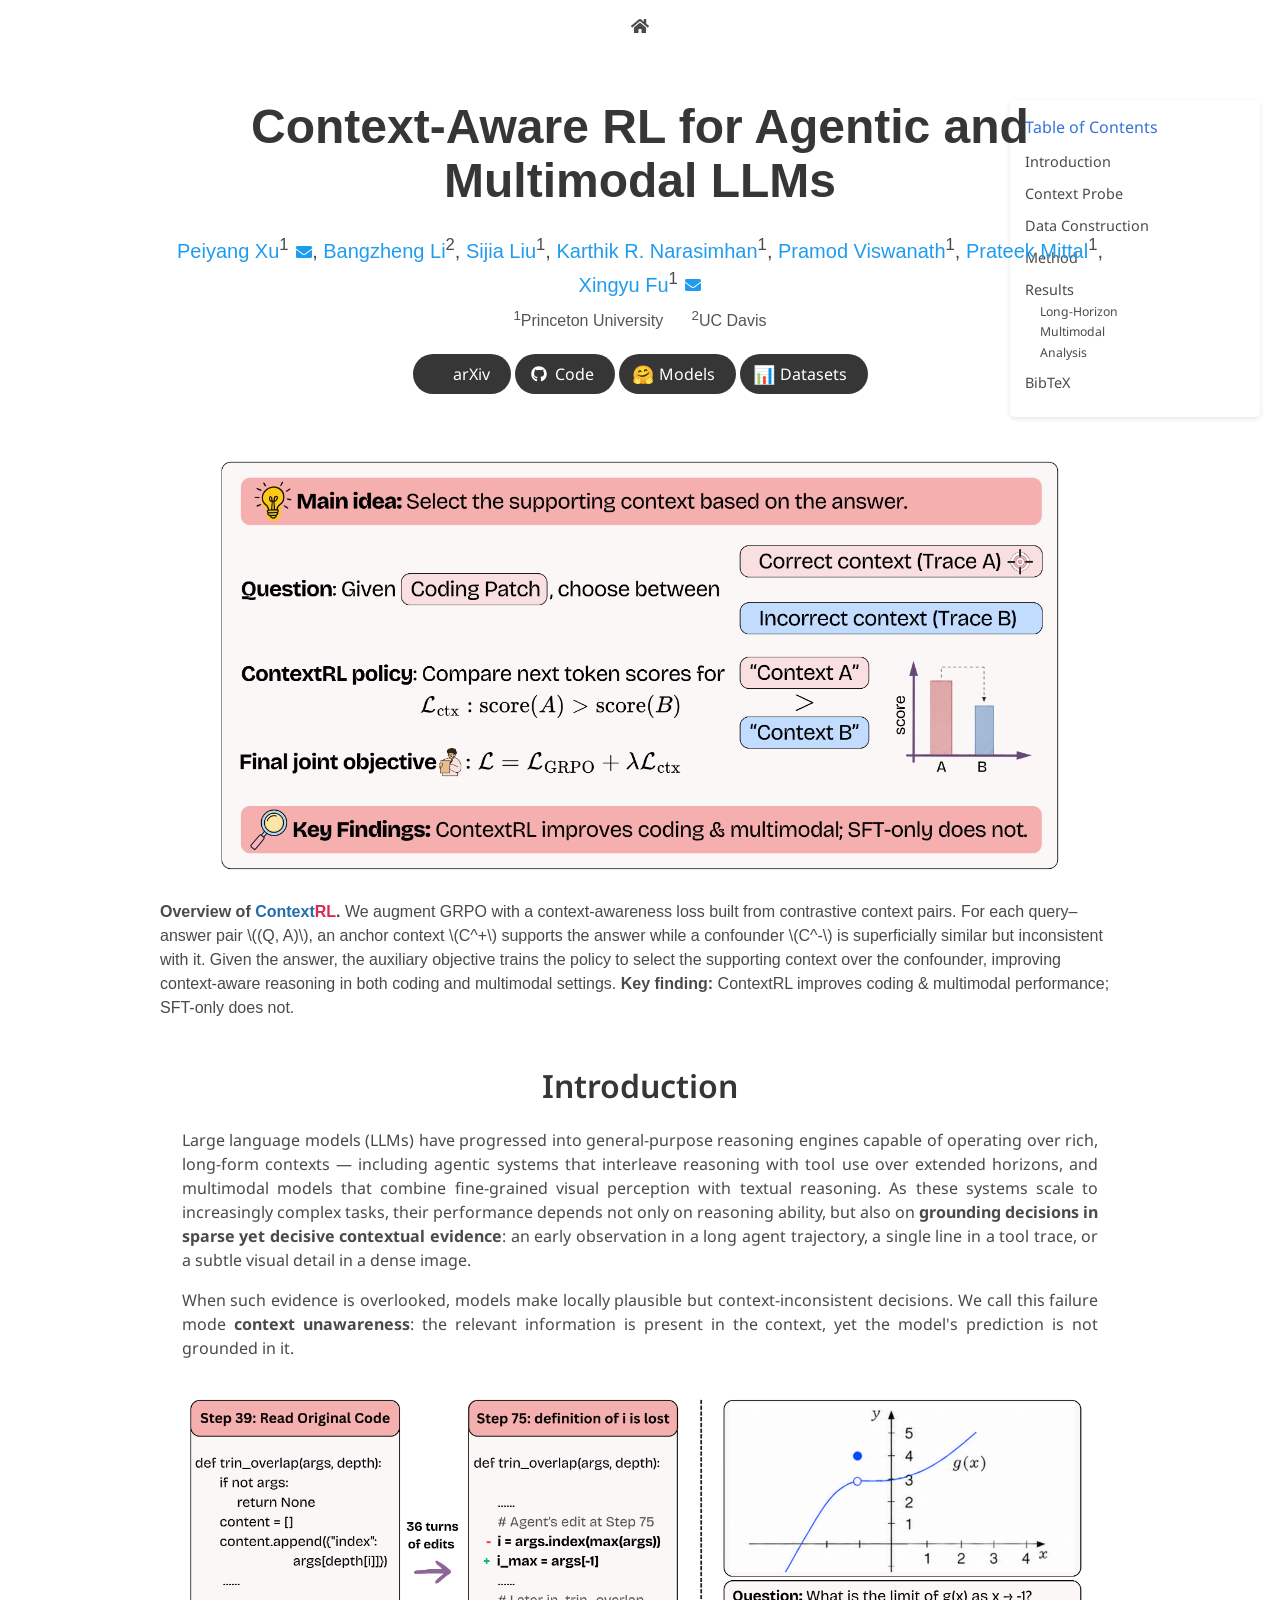
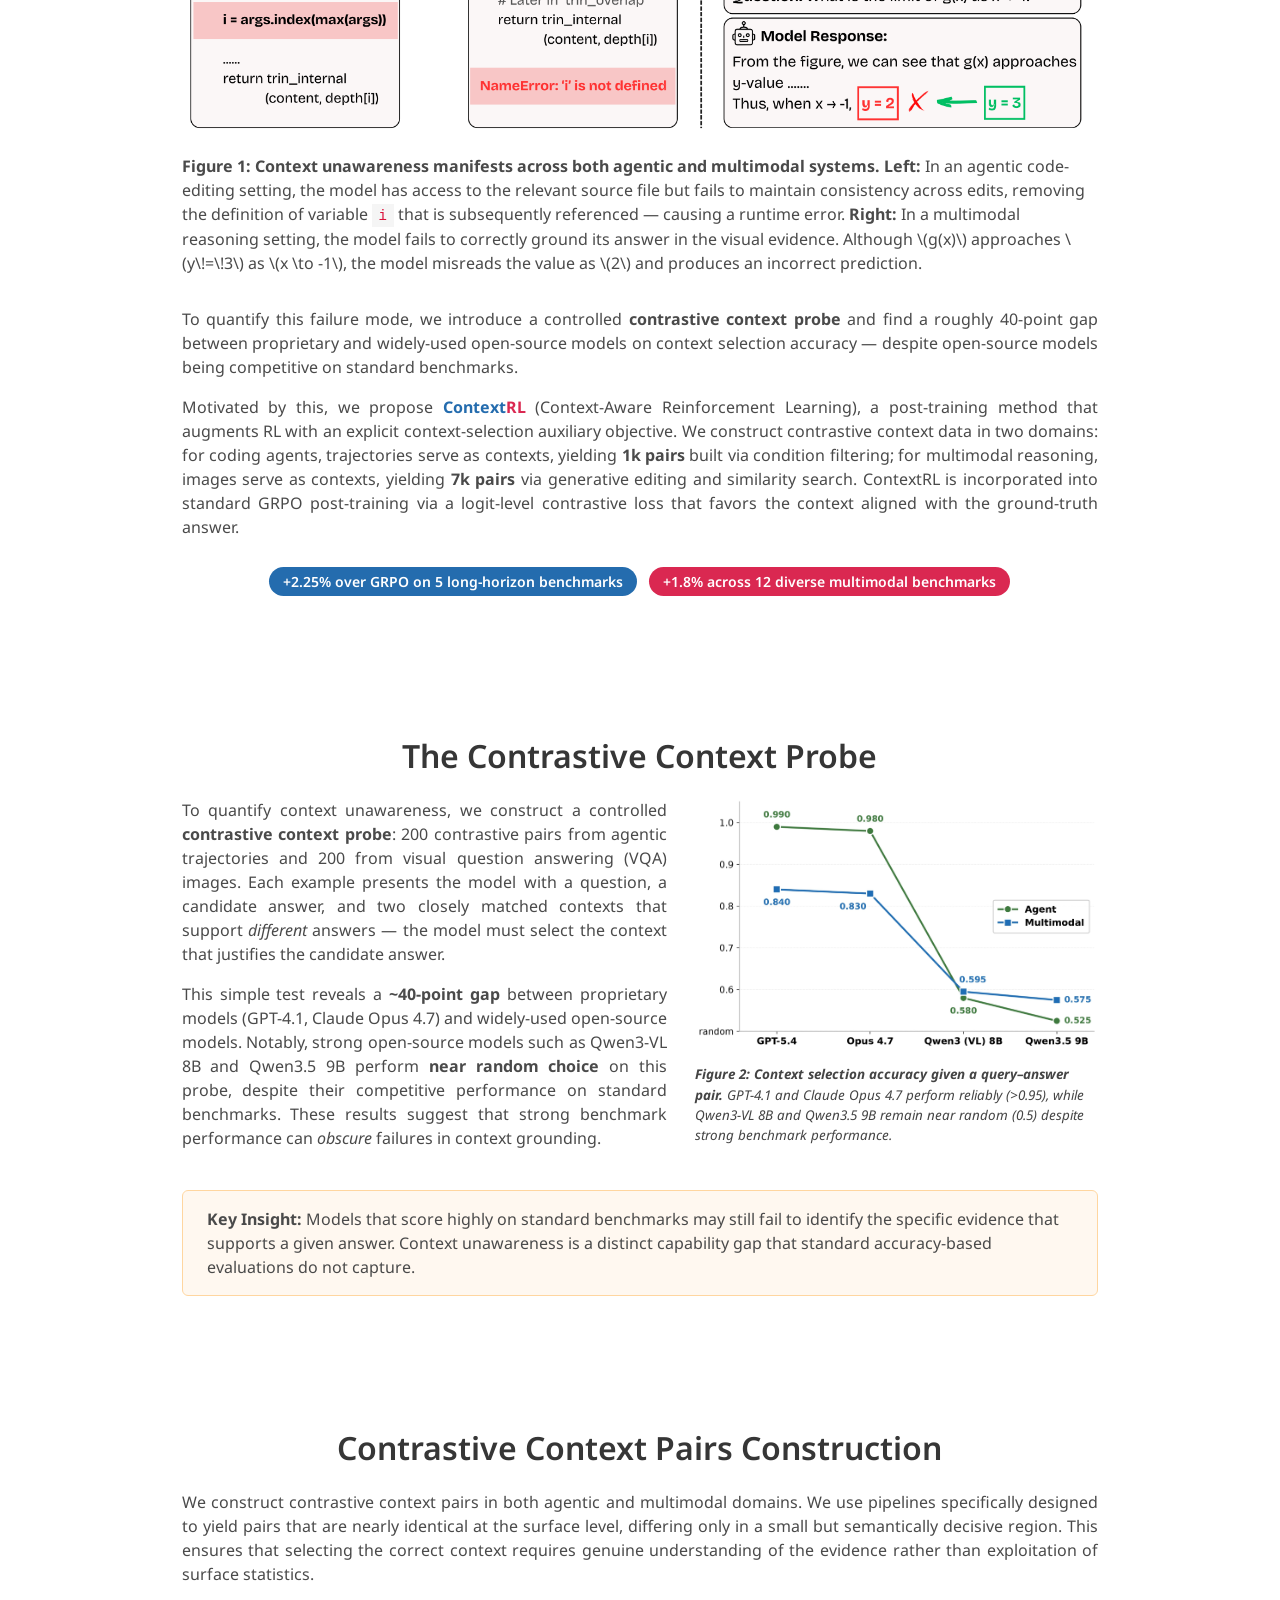
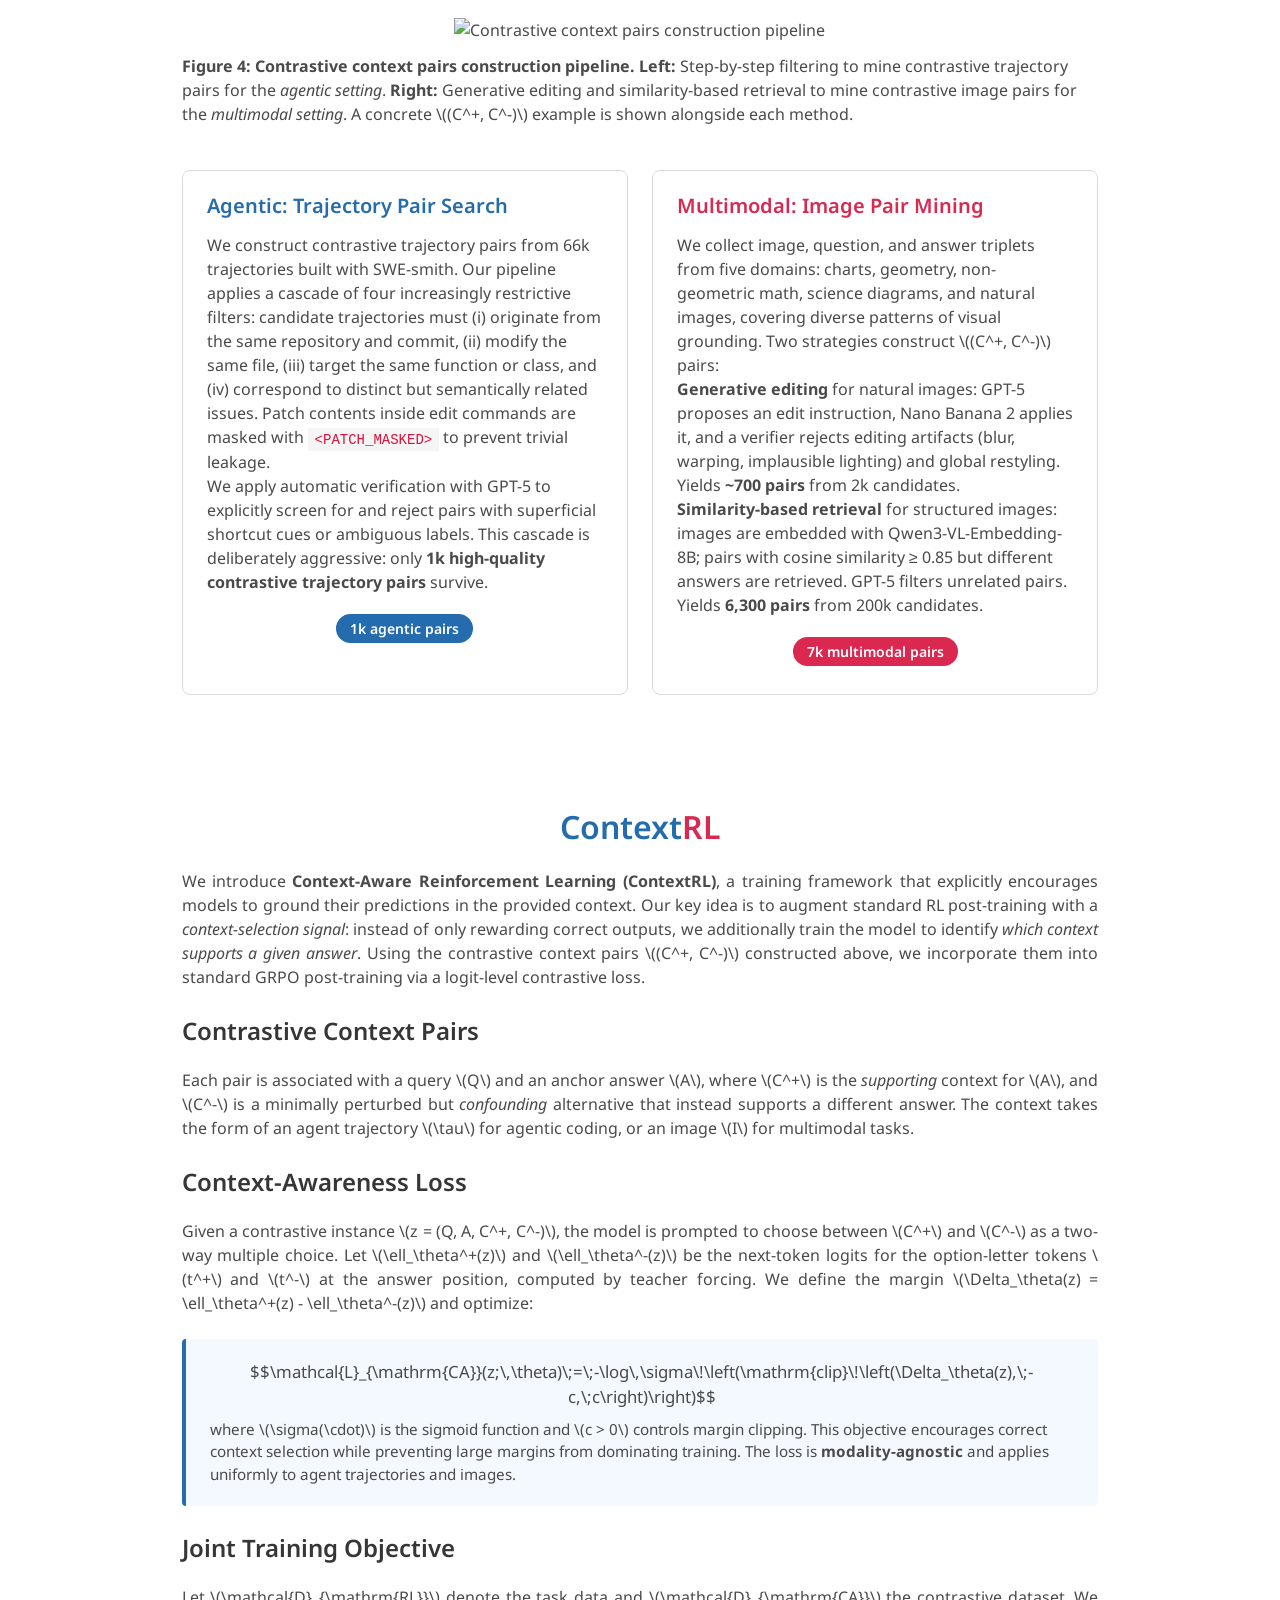
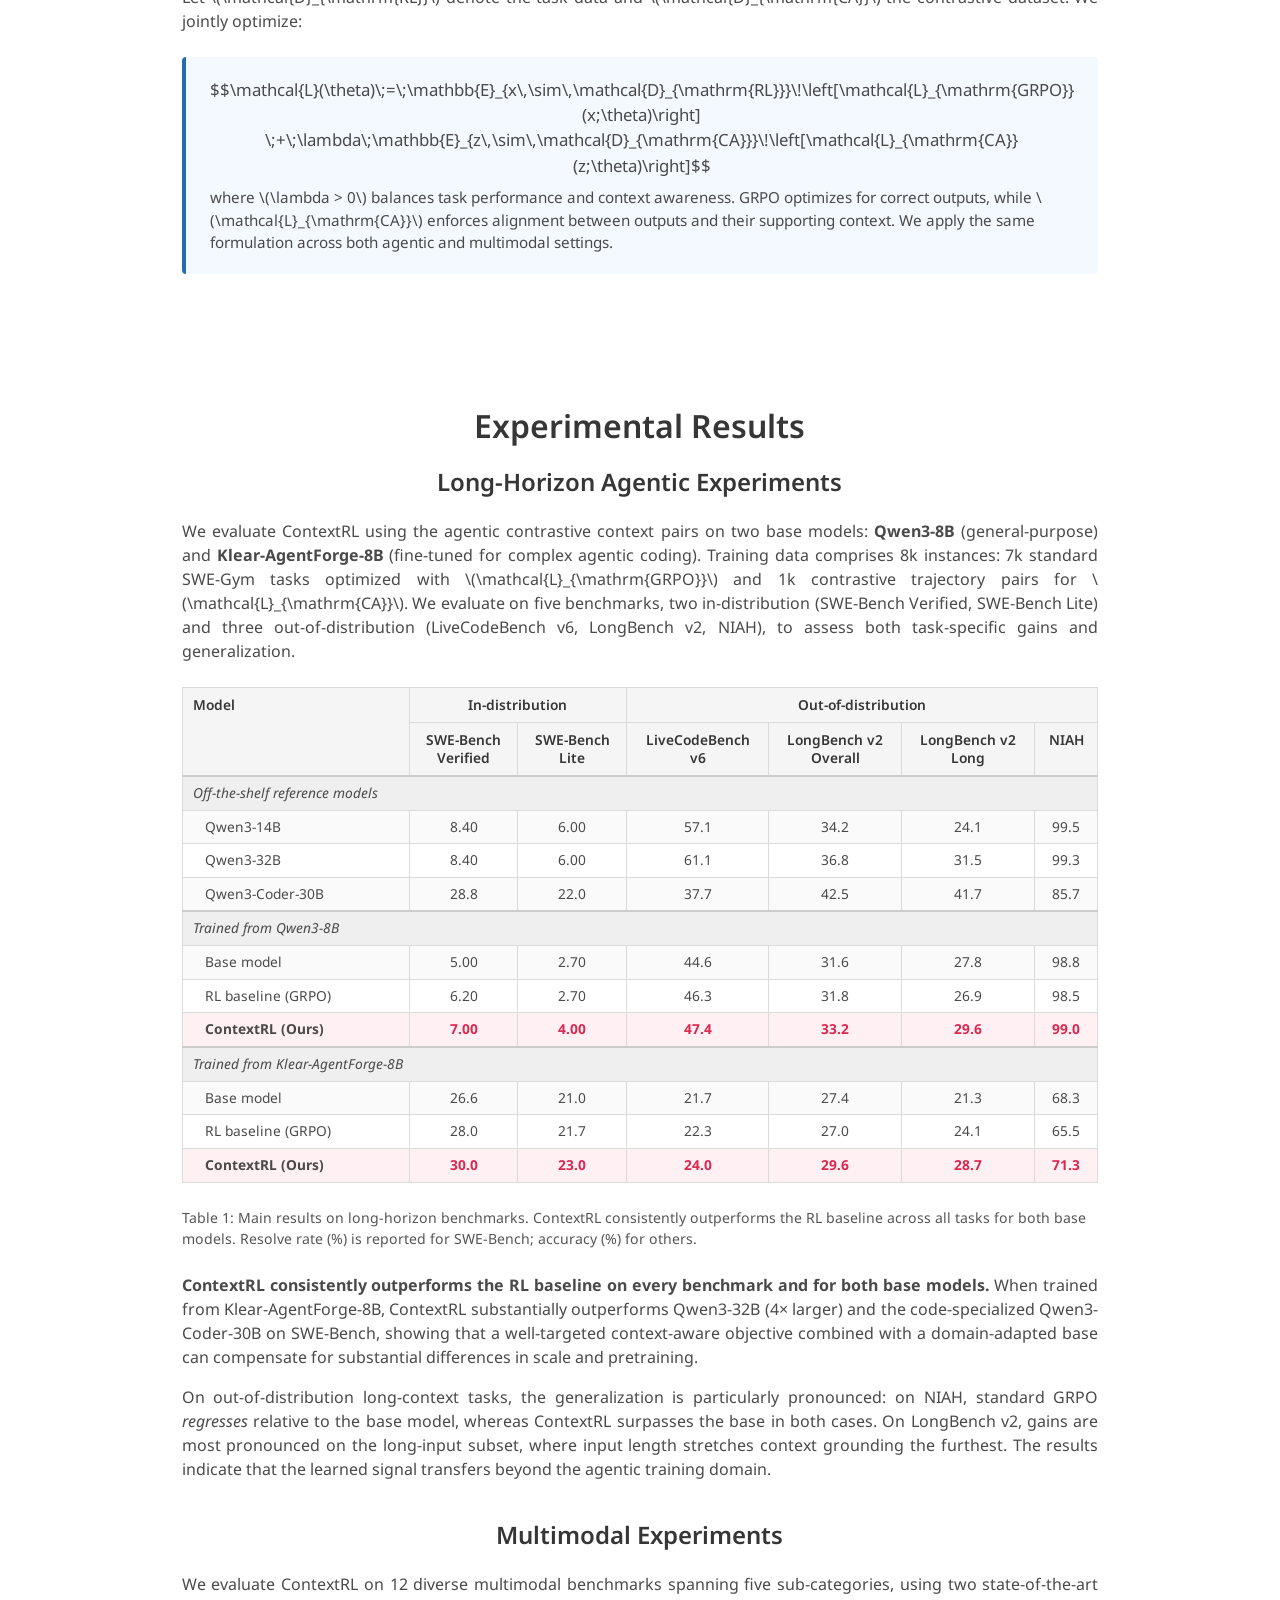
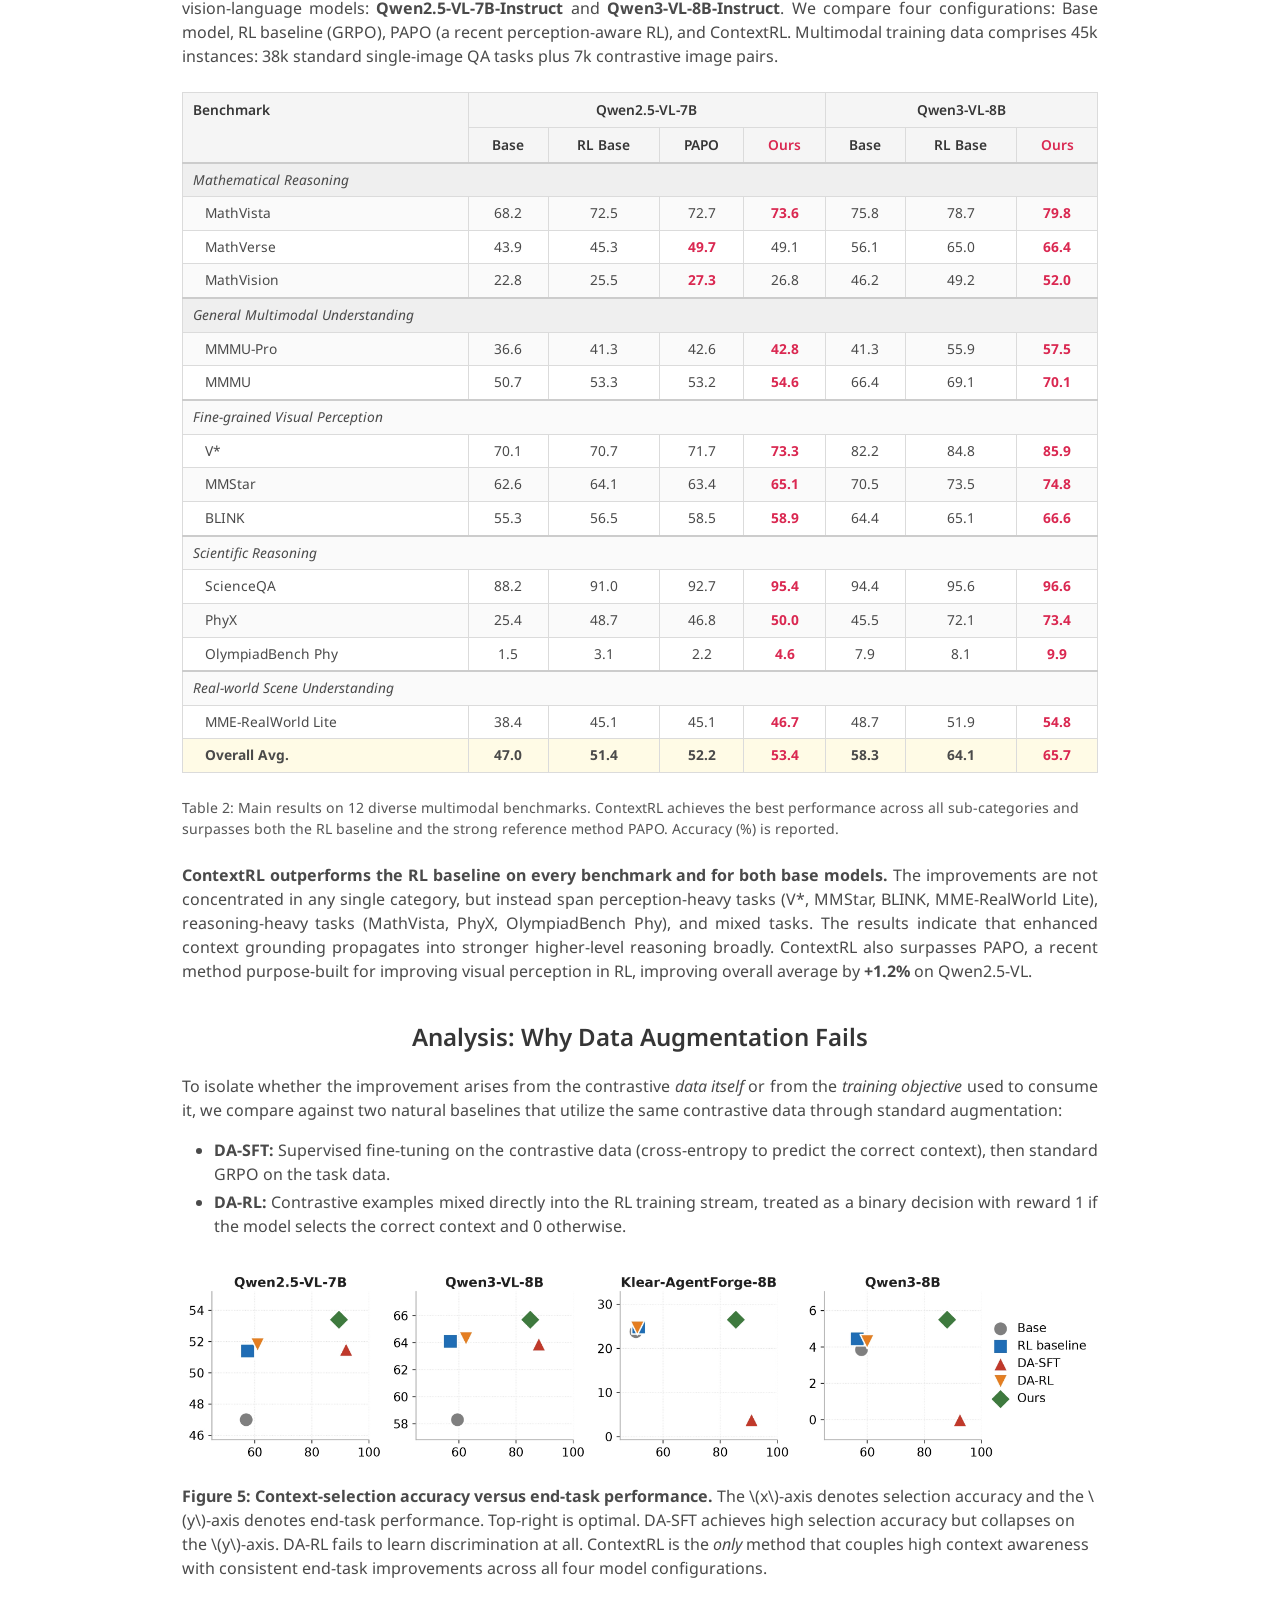
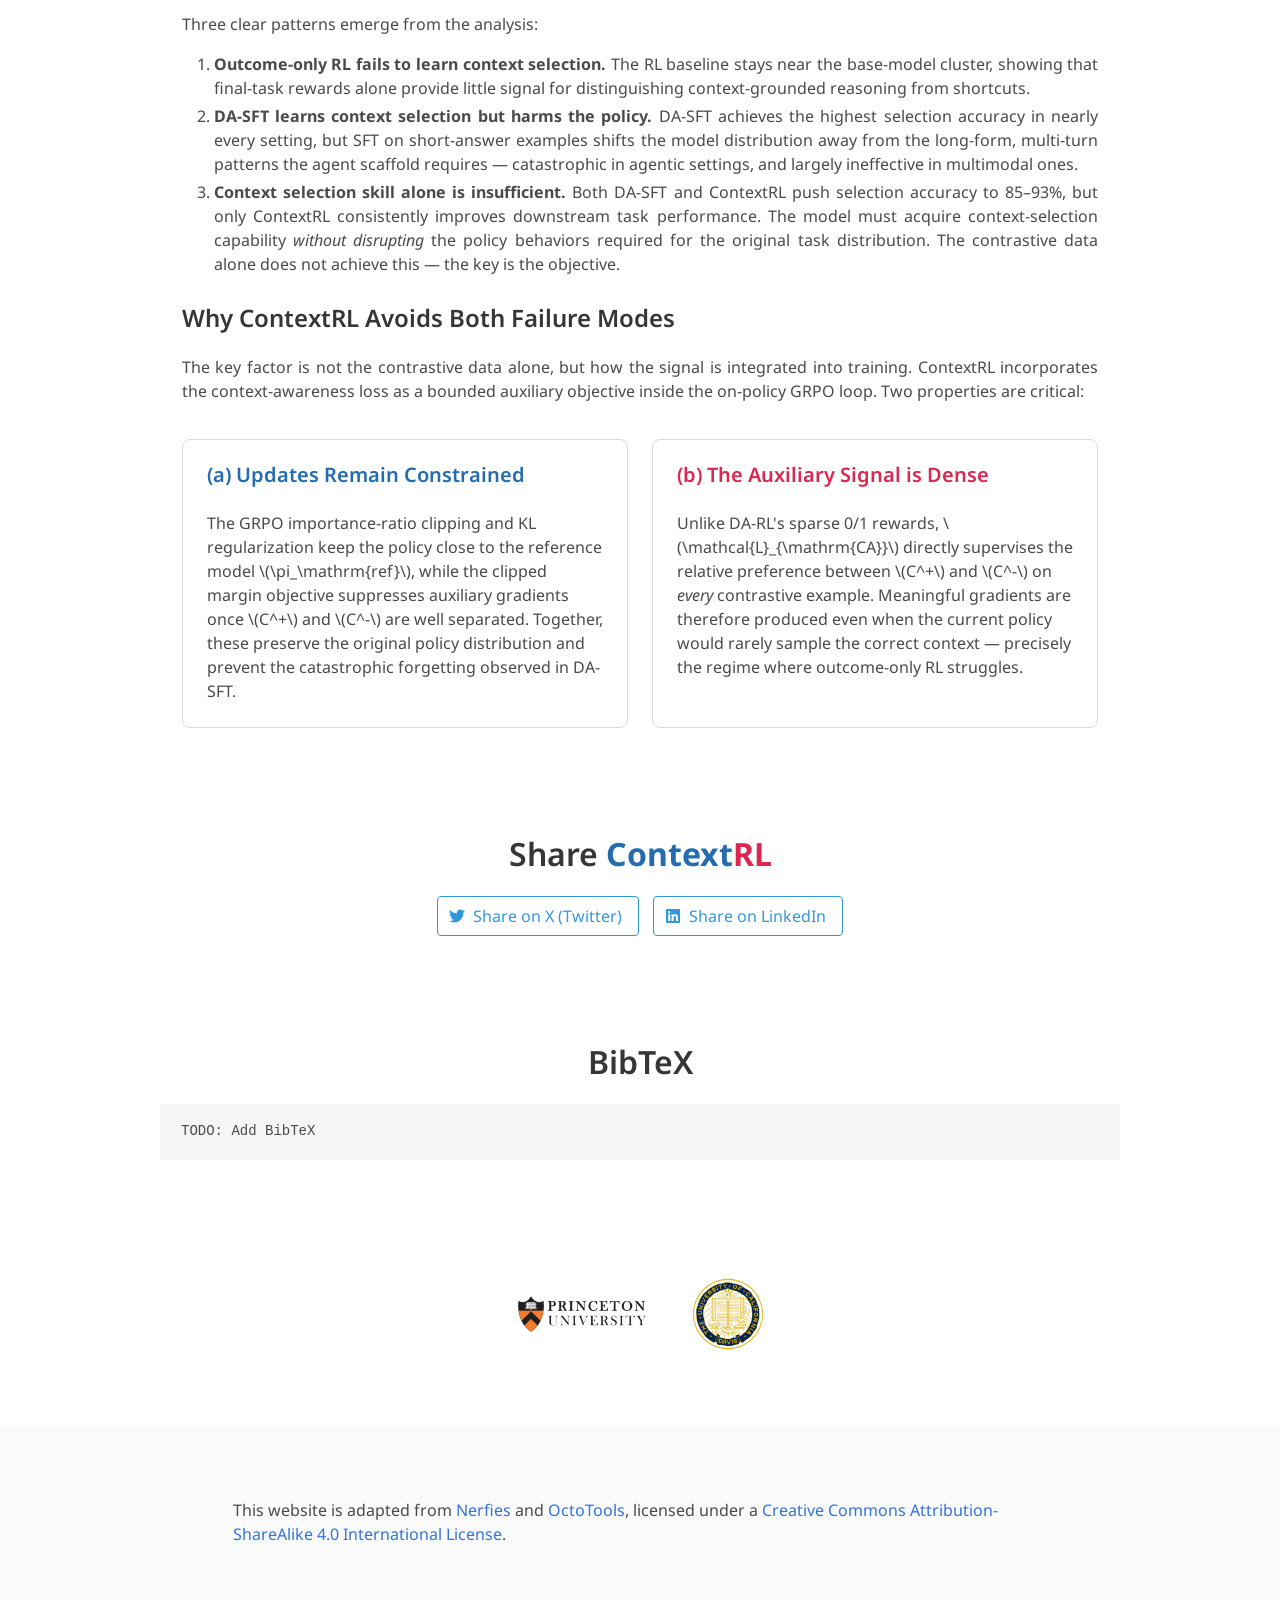
==== index.html @ 8e95798b "website" ====
<!DOCTYPE html>
<html>

<head>
  <meta charset="utf-8">
  <meta name="description" content="Context-Aware RL for Agentic and Multimodal LLMs">
  <meta name="keywords" content="Reinforcement Learning, LLMs, Agentic AI, Multimodal, GRPO, Context Grounding, ContextRL">
  <meta name="viewport" content="width=device-width, initial-scale=1">
  <title>Context-Aware RL for Agentic and Multimodal LLMs</title>

  <link href="https://fonts.googleapis.com/css?family=Google+Sans|Noto+Sans|Castoro" rel="stylesheet">

  <link rel="stylesheet" href="./static/css/bulma.min.css">
  <link rel="stylesheet" href="./static/css/fontawesome.all.min.css">
  <link rel="stylesheet" href="https://cdn.jsdelivr.net/gh/jpswalsh/academicons@1/css/academicons.min.css">

  <link rel="stylesheet" href="./static/css/index.css">
  <link rel="stylesheet" href="./static/css/top_button.css">
  <link rel="stylesheet" href="./static/css/navbar.css">

  <script src="https://ajax.googleapis.com/ajax/libs/jquery/3.5.1/jquery.min.js"></script>
  <script defer src="./static/js/fontawesome.all.min.js"></script>
  <script src="./static/js/navbar.js"></script>
  <script src="./static/js/mathjax.js"></script>
  <script id="MathJax-script" async src="https://cdn.jsdelivr.net/npm/mathjax@3/es5/tex-mml-chtml.js"></script>

  <style>
    :root {
      --color-context-blue: #246cae;
      --color-rl-red:       #da2851;
      --color-highlight:    #e87d1e;
    }

    /* Result tables */
    .result-table {
      width: 100%;
      border-collapse: collapse;
      font-size: 0.86rem;
    }
    .result-table th {
      background-color: #f5f5f5;
      padding: 8px 10px;
      text-align: center;
      border: 1px solid #dbdbdb;
      font-weight: 600;
      line-height: 1.3;
    }
    .result-table td {
      padding: 6px 10px;
      text-align: center;
      border: 1px solid #dbdbdb;
    }
    .result-table tr:nth-child(even) td {
      background-color: #fafafa;
    }
    .result-table .group-header td {
      background-color: #efefef;
      font-style: italic;
      text-align: left;
      padding-left: 10px;
      border-top: 2px solid #ccc;
    }
    .result-table td:first-child {
      text-align: left;
      padding-left: 22px;
    }
    .result-table .group-header td:first-child {
      padding-left: 10px;
    }
    .result-table .best {
      font-weight: bold;
      color: var(--color-rl-red);
    }
    .result-table .our-row td {
      background-color: #fff0f3 !important;
    }
    .result-table .overall-row td {
      background-color: #fffbe6 !important;
      font-weight: bold;
    }

    /* Method formula boxes */
    .method-box {
      background: #f4f8ff;
      border-left: 4px solid var(--color-context-blue);
      padding: 1.25rem 1.5rem;
      border-radius: 4px;
      margin: 1.25rem 0;
    }

    /* Key finding box */
    .finding-box {
      background: #fff8f0;
      border: 1px solid #ffd6a0;
      border-radius: 6px;
      padding: 1rem 1.5rem;
      margin: 1.25rem 0;
      text-align: left;
    }

    /* Construction side cards */
    .construction-card {
      border: 1px solid #dbdbdb;
      border-radius: 8px;
      padding: 1.5rem;
      height: 100%;
      text-align: left;
    }

    /* Stat pills */
    .stat-pill {
      display: inline-block;
      background: var(--color-context-blue);
      color: white;
      border-radius: 20px;
      padding: 4px 14px;
      font-size: 0.875rem;
      margin: 4px;
      font-weight: 600;
    }
    .stat-pill.red    { background: var(--color-rl-red); }
    .stat-pill.orange { background: var(--color-highlight); }

    /* PDF embed */
    .pdf-embed {
      width: 100%;
      border: none;
      display: block;
    }

    /* NeurIPS badge */
    .venue-badge {
      display: inline-block;
      background: linear-gradient(135deg, var(--color-context-blue), #1a5490);
      color: white;
      border-radius: 6px;
      padding: 5px 18px;
      font-family: 'Google Sans', sans-serif;
      font-size: 1rem;
      font-weight: 700;
      letter-spacing: 0.05em;
      margin-bottom: 1rem;
    }
  </style>

</head>

<body>

  <!-- Navbar -->
  <nav class="navbar" role="navigation" aria-label="main navigation">
    <div class="navbar-brand">
      <a role="button" class="navbar-burger" aria-label="menu" aria-expanded="false">
        <span aria-hidden="true"></span>
        <span aria-hidden="true"></span>
        <span aria-hidden="true"></span>
      </a>
    </div>
    <div class="navbar-menu">
      <div class="navbar-start" style="flex-grow: 1; justify-content: center;">
        <a class="navbar-item" href="https://xupy2003.github.io/" target="_blank">
          <span class="icon"><i class="fas fa-home"></i></span>
        </a>
      </div>
    </div>
  </nav>

  <!-- Table of Contents -->
  <div class="toc-wrapper">
    <h4 style="margin-bottom: 10px;"><a href="#">Table of Contents</a></h4>
    <ul class="toc-list">
      <li><a href="#introduction">Introduction</a></li>
      <li><a href="#probe">Context Probe</a></li>
      <li><a href="#data-construction">Data Construction</a></li>
      <li><a href="#method">Method</a></li>
      <li>
        <a href="#results">Results</a>
        <div class="toc-subitem">
          <a href="#agentic-results">Long-Horizon</a>
        </div>
        <div class="toc-subitem">
          <a href="#multimodal-results">Multimodal</a>
        </div>
        <div class="toc-subitem">
          <a href="#analysis">Analysis</a>
        </div>
      </li>
      <li><a href="#BibTeX">BibTeX</a></li>
    </ul>
  </div>


  <!-- ==================== HERO ==================== -->
  <section class="hero">
    <div class="hero-body">
      <div class="container is-max-desktop">
        <div class="columns is-centered">
          <div class="column has-text-centered">

            <h1 class="title is-1 publication-title is-bold">
              Context-Aware RL for Agentic and Multimodal LLMs
            </h1>

            <div class="is-size-5 publication-authors">
              <span class="author-block">
                <a href="https://xupy2003.github.io/" target="_blank">Peiyang Xu</a><sup>1</sup>
                <a href="mailto:px4668@princeton.edu"><i class="fas fa-envelope" style="font-size:0.8em; margin-left:2px;"></i></a>,
              </span>
              <span class="author-block">
                <a href="https://www.libangzheng.com/" target="_blank">Bangzheng Li</a><sup>2</sup>,
              </span>
              <span class="author-block">
                <a href="https://sijial430.github.io/" target="_blank">Sijia Liu</a><sup>1</sup>,
              </span>
              <span class="author-block">
                <a href="https://www.karthiknarasimhan.com/" target="_blank">Karthik R. Narasimhan</a><sup>1</sup>,
              </span>
              <span class="author-block">
                <a href="https://ece.princeton.edu/people/pramod-viswanath" target="_blank">Pramod Viswanath</a><sup>1</sup>,
              </span>
              <span class="author-block">
                <a href="https://www.princeton.edu/~pmittal/" target="_blank">Prateek Mittal</a><sup>1</sup>,
              </span>
              <span class="author-block">
                <a href="https://zeyofu.github.io/" target="_blank">Xingyu Fu</a><sup>1</sup>
                <a href="mailto:xingyufu@princeton.edu"><i class="fas fa-envelope" style="font-size:0.8em; margin-left:2px;"></i></a>
              </span>
            </div>

            <div class="is-size-6 publication-authors" style="margin-top: 0.4rem; color: #555;">
              <sup>1</sup>Princeton University
              <span style="margin-left: 1.5em;"><sup>2</sup>UC Davis</span>
            </div>

            <div class="column has-text-centered" style="margin-top: 0.25rem;">
              <div class="publication-links">
                <span class="link-block">
                  <a href="#" class="external-link button is-normal is-rounded is-dark" target="_blank">
                    <span class="icon"><i class="ai ai-arxiv"></i></span>
                    <span>arXiv</span>
                  </a>
                </span>
                <span class="link-block">
                  <a href="https://github.com/xupy2003/ContextAwareRL" class="external-link button is-normal is-rounded is-dark" target="_blank">
                    <span class="icon"><i class="fab fa-github"></i></span>
                    <span>Code</span>
                  </a>
                </span>
                <span class="link-block">
                  <a href="https://huggingface.co/collections/xupy21/contextrl-models" class="external-link button is-normal is-rounded is-dark" target="_blank">
                    <span class="icon"><p style="font-size:18px; margin:0;">🤗</p></span>
                    <span>Models</span>
                  </a>
                </span>
                <span class="link-block">
                  <a href="https://huggingface.co/collections/xupy21/contextrl-datasets" class="external-link button is-normal is-rounded is-dark" target="_blank">
                    <span class="icon"><p style="font-size:18px; margin:0;">📊</p></span>
                    <span>Datasets</span>
                  </a>
                </span>
              </div>
            </div>

          </div>
        </div>
      </div>
    </div>
  </section>


  <!-- ==================== TEASER ==================== -->
  <section class="hero teaser">
    <div class="container is-max-desktop">
      <div class="content has-text-centered">
        <img src="assets/ContextRL_pipeline.png" width="88%" alt="ContextRL overview diagram">
        <p style="text-align: left; margin-top: 1rem;">
          <b>Overview of <span style="color: var(--color-context-blue);">Context</span><span style="color: var(--color-rl-red);">RL</span>.</b>
          We augment GRPO with a context-awareness loss built from contrastive context pairs.
          For each query–answer pair \((Q, A)\), an anchor context \(C^+\) supports the answer
          while a confounder \(C^-\) is superficially similar but inconsistent with it.
          Given the answer, the auxiliary objective trains the policy to select the supporting context
          over the confounder, improving context-aware reasoning in both coding and multimodal settings.
          <b>Key finding:</b> ContextRL improves coding &amp; multimodal performance; SFT-only does not.
        </p>
      </div>
    </div>
  </section>


  <!-- ==================== INTRODUCTION ==================== -->
  <section class="section" id="introduction">
    <div class="container" style="margin-bottom: 2vh;">
      <div class="columns is-centered has-text-centered">
        <div class="column is-four-fifths">
          <h2 class="title is-3">Introduction</h2>
          <div class="content has-text-justified">
            <p>
              Large language models (LLMs) have progressed into general-purpose reasoning engines capable of
              operating over rich, long-form contexts — including agentic systems that interleave reasoning with
              tool use over extended horizons, and multimodal models that combine fine-grained visual perception
              with textual reasoning. As these systems scale to increasingly complex tasks, their performance
              depends not only on reasoning ability, but also on
              <b>grounding decisions in sparse yet decisive contextual evidence</b>: an early observation in
              a long agent trajectory, a single line in a tool trace, or a subtle visual detail in a dense image.
            </p>
            <p>
              When such evidence is overlooked, models make locally plausible but context-inconsistent decisions.
              We call this failure mode <b>context unawareness</b>: the relevant information is present in the
              context, yet the model's prediction is not grounded in it.
            </p>
          </div>

          <div style="margin: 2rem 0;">
            <div class="content has-text-centered">
              <img src="assets/ContextRL_Failcase.png" width="100%" alt="Context unawareness failure cases">
              <p style="text-align: left; margin-top: 0.75rem;">
                <b>Figure 1: Context unawareness manifests across both agentic and multimodal systems.</b>
                <b>Left:</b> In an agentic code-editing setting, the model has access to the relevant source file
                but fails to maintain consistency across edits, removing the definition of variable
                <code>i</code> that is subsequently referenced — causing a runtime error.
                <b>Right:</b> In a multimodal reasoning setting, the model fails to correctly ground its answer
                in the visual evidence. Although \(g(x)\) approaches \(y\!=\!3\) as \(x \to -1\), the model
                misreads the value as \(2\) and produces an incorrect prediction.
              </p>
            </div>
          </div>

          <div class="content has-text-justified">
            <p>
              To quantify this failure mode, we introduce a controlled <b>contrastive context probe</b> and find
              a roughly 40-point gap between proprietary and widely-used open-source models on context selection
              accuracy — despite open-source models being competitive on standard benchmarks.
            </p>
            <p>
              Motivated by this, we propose
              <b><span style="color: var(--color-context-blue);">Context</span><span style="color: var(--color-rl-red);">RL</span></b>
              (Context-Aware Reinforcement Learning), a post-training method that augments RL with an explicit
              context-selection auxiliary objective.
              We construct contrastive context data in two domains: for coding agents, trajectories serve as
              contexts, yielding <b>1k pairs</b> built via condition filtering; for multimodal reasoning, images
              serve as contexts, yielding <b>7k pairs</b> via generative editing and similarity search.
              ContextRL is incorporated into standard GRPO post-training via a logit-level contrastive loss
              that favors the context aligned with the ground-truth answer.
            </p>
          </div>

          <div style="text-align: center; margin: 1.5rem 0;">
            <span class="stat-pill">+2.25% over GRPO on 5 long-horizon benchmarks</span>
            <span class="stat-pill red">+1.8% across 12 diverse multimodal benchmarks</span>
          </div>

        </div>
      </div>
    </div>
  </section>


  <!-- ==================== CONTEXT PROBE ==================== -->
  <section class="section" id="probe">
    <div class="container" style="margin-bottom: 2vh;">
      <div class="columns is-centered has-text-centered">
        <div class="column is-four-fifths">
          <h2 class="title is-3">The Contrastive Context Probe</h2>
          <div class="content has-text-justified">
            <figure style="float: right; width: 44%; margin: 0 0 1rem 1.75rem;">
              <img src="assets/fig1_cd.jpg" width="100%" alt="Contrastive context probe results">
              <figcaption style="font-size: 0.84rem; color: #444; margin-top: 0.5rem; text-align: left;">
                <b>Figure 2: Context selection accuracy given a query–answer pair.</b>
                GPT-4.1 and Claude Opus 4.7 perform reliably (&gt;0.95), while Qwen3-VL 8B
                and Qwen3.5 9B remain near random (0.5) despite strong benchmark performance.
              </figcaption>
            </figure>
            <p>
              To quantify context unawareness, we construct a controlled <b>contrastive context probe</b>:
              200 contrastive pairs from agentic trajectories and 200 from visual question answering (VQA) images.
              Each example presents the model with a question, a candidate answer, and two closely matched contexts
              that support <em>different</em> answers — the model must select the context that justifies the
              candidate answer.
            </p>
            <p>
              This simple test reveals a <b>~40-point gap</b> between proprietary models (GPT-4.1, Claude Opus 4.7)
              and widely-used open-source models. Notably, strong open-source models such as Qwen3-VL 8B and
              Qwen3.5 9B perform <b>near random choice</b> on this probe, despite their competitive performance
              on standard benchmarks. These results suggest that strong benchmark performance can
              <em>obscure</em> failures in context grounding.
            </p>
            <div style="clear: both;"></div>
          </div>

          <div class="finding-box">
            <b>Key Insight:</b> Models that score highly on standard benchmarks may still fail to identify
            the specific evidence that supports a given answer. Context unawareness is a distinct capability
            gap that standard accuracy-based evaluations do not capture.
          </div>

        </div>
      </div>
    </div>
  </section>


  <!-- ==================== DATA CONSTRUCTION ==================== -->
  <section class="section" id="data-construction">
    <div class="container" style="margin-bottom: 2vh;">
      <div class="columns is-centered has-text-centered">
        <div class="column is-four-fifths">
          <h2 class="title is-3">Contrastive Context Pairs Construction</h2>
          <div class="content has-text-justified">
            <p>
              We construct contrastive context pairs in both agentic and multimodal domains.  We use pipelines specifically designed to yield pairs that are nearly identical
              at the surface level, differing only in a small but semantically decisive region.
              This ensures that selecting the correct context requires genuine understanding of the
              evidence rather than exploitation of surface statistics.
            </p>
          </div>

          <div style="margin: 2rem 0;">
            <div class="content has-text-centered">
              <img src="assets/ContextRL_Construction.png" width="100%" alt="Contrastive context pairs construction pipeline">
              <p style="text-align: left; margin-top: 0.75rem;">
                <b>Figure 4: Contrastive context pairs construction pipeline.</b>
                <b>Left:</b> Step-by-step filtering to mine contrastive trajectory pairs for the
                <em>agentic setting</em>.
                <b>Right:</b> Generative editing and similarity-based retrieval to mine contrastive
                image pairs for the <em>multimodal setting</em>.
                A concrete \((C^+, C^-)\) example is shown alongside each method.
              </p>
            </div>
          </div>

          <div class="columns" style="margin-top: 1.5rem;">

            <!-- Agentic -->
            <div class="column">
              <div class="construction-card">
                <p class="title is-5" style="color: var(--color-context-blue); margin-bottom: 1rem;">
                  Agentic: Trajectory Pair Search
                </p>
                <p>
                  We construct contrastive trajectory pairs from 66k trajectories built with SWE-smith.
                  Our pipeline applies a cascade of four increasingly restrictive filters:
                  candidate trajectories must (i) originate from the same repository and commit,
                  (ii) modify the same file, (iii) target the same function or class, and
                  (iv) correspond to distinct but semantically related issues.
                  Patch contents inside edit commands are masked with <code>&lt;PATCH_MASKED&gt;</code>
                  to prevent trivial leakage.
                </p>
                <p>
                  We apply automatic verification with GPT-5 to explicitly screen for and reject
                  pairs with superficial shortcut cues or ambiguous labels.
                  This cascade is deliberately aggressive: only <b>1k high-quality contrastive
                  trajectory pairs</b> survive.
                </p>
                <div style="text-align: center; margin-top: 1rem;">
                  <span class="stat-pill">1k agentic pairs</span>
                </div>
              </div>
            </div>

            <!-- Multimodal -->
            <div class="column">
              <div class="construction-card">
                <p class="title is-5" style="color: var(--color-rl-red); margin-bottom: 1rem;">
                  Multimodal: Image Pair Mining
                </p>
                <p>
                  We collect image, question, and answer triplets from five domains: charts, geometry,
                  non-geometric math, science diagrams, and natural images, covering diverse patterns
                  of visual grounding.
                  Two strategies construct \((C^+, C^-)\) pairs:
                </p>
                <p>
                  <b>Generative editing</b> for natural images: GPT-5 proposes an edit instruction,
                  Nano Banana 2 applies it, and a verifier rejects editing artifacts (blur, warping,
                  implausible lighting) and global restyling. Yields <b>~700 pairs</b> from 2k candidates.
                </p>
                <p>
                  <b>Similarity-based retrieval</b> for structured images: images are embedded with
                  Qwen3-VL-Embedding-8B; pairs with cosine similarity ≥ 0.85 but different answers
                  are retrieved. GPT-5 filters unrelated pairs. Yields <b>6,300 pairs</b> from 200k candidates.
                </p>
                <div style="text-align: center; margin-top: 1rem;">
                  <span class="stat-pill red">7k multimodal pairs</span>
                </div>
              </div>
            </div>

          </div>
        </div>
      </div>
    </div>
  </section>


  <!-- ==================== METHOD ==================== -->
  <section class="section" id="method">
    <div class="container" style="margin-bottom: 2vh;">
      <div class="columns is-centered has-text-centered">
        <div class="column is-four-fifths">
          <h2 class="title is-3">
            <span style="color: var(--color-context-blue);">Context</span><span style="color: var(--color-rl-red);">RL</span>
          </h2>
          <div class="content has-text-justified">
            <p>
              We introduce <b>Context-Aware Reinforcement Learning (ContextRL)</b>, a training framework that
              explicitly encourages models to ground their predictions in the provided context.
              Our key idea is to augment standard RL post-training with a <em>context-selection signal</em>:
              instead of only rewarding correct outputs, we additionally train the model to identify
              <em>which context supports a given answer</em>.
              Using the contrastive context pairs \((C^+, C^-)\) constructed above, we incorporate them
              into standard GRPO post-training via a logit-level contrastive loss.
            </p>

            <h3 class="title is-4" style="margin-top: 1.75rem;">Contrastive Context Pairs</h3>
            <p>
              Each pair is associated with a query \(Q\) and an anchor answer \(A\), where \(C^+\) is the
              <em>supporting</em> context for \(A\), and \(C^-\) is a minimally perturbed but
              <em>confounding</em> alternative that instead supports a different answer.
              The context takes the form of an agent trajectory \(\tau\) for agentic coding,
              or an image \(I\) for multimodal tasks.
            </p>

            <h3 class="title is-4" style="margin-top: 1.75rem;">Context-Awareness Loss</h3>
            <p>
              Given a contrastive instance \(z = (Q, A, C^+, C^-)\), the model is prompted to choose
              between \(C^+\) and \(C^-\) as a two-way multiple choice. Let
              \(\ell_\theta^+(z)\) and \(\ell_\theta^-(z)\) be the next-token logits for the option-letter
              tokens \(t^+\) and \(t^-\) at the answer position, computed by teacher forcing.
              We define the margin
              \(\Delta_\theta(z) = \ell_\theta^+(z) - \ell_\theta^-(z)\) and optimize:
            </p>
          </div>

          <div class="method-box">
            <p style="text-align: center; font-size: 1.05rem;">
              $$\mathcal{L}_{\mathrm{CA}}(z;\,\theta)\;=\;-\log\,\sigma\!\left(\mathrm{clip}\!\left(\Delta_\theta(z),\;-c,\;c\right)\right)$$
            </p>
            <p style="text-align: left; margin-top: 0.5rem; margin-bottom: 0; font-size: 0.95rem;">
              where \(\sigma(\cdot)\) is the sigmoid function and \(c > 0\) controls margin clipping.
              This objective encourages correct context selection while preventing large margins from
              dominating training. The loss is <b>modality-agnostic</b> and applies uniformly to
              agent trajectories and images.
            </p>
          </div>

          <div class="content has-text-justified" style="margin-top: 1.75rem;">
            <h3 class="title is-4">Joint Training Objective</h3>
            <p>
              Let \(\mathcal{D}_{\mathrm{RL}}\) denote the task data and \(\mathcal{D}_{\mathrm{CA}}\)
              the contrastive dataset. We jointly optimize:
            </p>
          </div>

          <div class="method-box">
            <p style="text-align: center; font-size: 1.05rem;">
              $$\mathcal{L}(\theta)\;=\;\mathbb{E}_{x\,\sim\,\mathcal{D}_{\mathrm{RL}}}\!\left[\mathcal{L}_{\mathrm{GRPO}}(x;\theta)\right]
              \;+\;\lambda\;\mathbb{E}_{z\,\sim\,\mathcal{D}_{\mathrm{CA}}}\!\left[\mathcal{L}_{\mathrm{CA}}(z;\theta)\right]$$
            </p>
            <p style="text-align: left; margin-top: 0.5rem; margin-bottom: 0; font-size: 0.95rem;">
              where \(\lambda > 0\) balances task performance and context awareness.
              GRPO optimizes for correct outputs, while \(\mathcal{L}_{\mathrm{CA}}\) enforces alignment
              between outputs and their supporting context. We apply the same formulation across
              both agentic and multimodal settings.
            </p>
          </div>

        </div>
      </div>
    </div>
  </section>


  <!-- ==================== RESULTS ==================== -->
  <section class="section" id="results">
    <div class="container">
      <div class="columns is-centered has-text-centered">
        <div class="column is-four-fifths">
          <h2 class="title is-3">Experimental Results</h2>


          <!-- Long-Horizon -->
          <h3 class="title is-4" id="agentic-results">Long-Horizon Agentic Experiments</h3>
          <div class="content has-text-justified">
            <p>
              We evaluate ContextRL using the agentic contrastive context pairs on two base models:
              <b>Qwen3-8B</b> (general-purpose) and <b>Klear-AgentForge-8B</b> (fine-tuned for complex
              agentic coding). Training data comprises 8k instances: 7k standard SWE-Gym tasks optimized
              with \(\mathcal{L}_{\mathrm{GRPO}}\) and 1k contrastive trajectory pairs for
              \(\mathcal{L}_{\mathrm{CA}}\).
              We evaluate on five benchmarks, two in-distribution (SWE-Bench Verified, SWE-Bench Lite)
              and three out-of-distribution (LiveCodeBench v6, LongBench v2, NIAH), to assess both
              task-specific gains and generalization.
            </p>
          </div>

          <div class="table-container" style="overflow-x: auto; margin: 1.5rem 0;">
            <table class="result-table">
              <thead>
                <tr>
                  <th rowspan="2" style="text-align: left; min-width: 200px;">Model</th>
                  <th colspan="2">In-distribution</th>
                  <th colspan="4">Out-of-distribution</th>
                </tr>
                <tr>
                  <th>SWE-Bench<br>Verified</th>
                  <th>SWE-Bench<br>Lite</th>
                  <th>LiveCodeBench<br>v6</th>
                  <th>LongBench v2<br>Overall</th>
                  <th>LongBench v2<br>Long</th>
                  <th>NIAH</th>
                </tr>
              </thead>
              <tbody>
                <tr class="group-header"><td colspan="7"><em>Off-the-shelf reference models</em></td></tr>
                <tr><td>Qwen3-14B</td><td>8.40</td><td>6.00</td><td>57.1</td><td>34.2</td><td>24.1</td><td>99.5</td></tr>
                <tr><td>Qwen3-32B</td><td>8.40</td><td>6.00</td><td>61.1</td><td>36.8</td><td>31.5</td><td>99.3</td></tr>
                <tr><td>Qwen3-Coder-30B</td><td>28.8</td><td>22.0</td><td>37.7</td><td>42.5</td><td>41.7</td><td>85.7</td></tr>

                <tr class="group-header"><td colspan="7"><em>Trained from Qwen3-8B</em></td></tr>
                <tr><td>Base model</td><td>5.00</td><td>2.70</td><td>44.6</td><td>31.6</td><td>27.8</td><td>98.8</td></tr>
                <tr><td>RL baseline (GRPO)</td><td>6.20</td><td>2.70</td><td>46.3</td><td>31.8</td><td>26.9</td><td>98.5</td></tr>
                <tr class="our-row"><td><b>ContextRL (Ours)</b></td><td class="best">7.00</td><td class="best">4.00</td><td class="best">47.4</td><td class="best">33.2</td><td class="best">29.6</td><td class="best">99.0</td></tr>

                <tr class="group-header"><td colspan="7"><em>Trained from Klear-AgentForge-8B</em></td></tr>
                <tr><td>Base model</td><td>26.6</td><td>21.0</td><td>21.7</td><td>27.4</td><td>21.3</td><td>68.3</td></tr>
                <tr><td>RL baseline (GRPO)</td><td>28.0</td><td>21.7</td><td>22.3</td><td>27.0</td><td>24.1</td><td>65.5</td></tr>
                <tr class="our-row"><td><b>ContextRL (Ours)</b></td><td class="best">30.0</td><td class="best">23.0</td><td class="best">24.0</td><td class="best">29.6</td><td class="best">28.7</td><td class="best">71.3</td></tr>
              </tbody>
            </table>
          </div>

          <p style="font-size: 0.88rem; color: #555; text-align: left; margin-bottom: 1.5rem;">
            Table 1: Main results on long-horizon benchmarks. ContextRL consistently outperforms the RL baseline
            across all tasks for both base models. Resolve rate (%) is reported for SWE-Bench; accuracy (%) for others.
          </p>

          <div class="content has-text-justified">
            <p>
              <b>ContextRL consistently outperforms the RL baseline on every benchmark and for both base models.</b>
              When trained from Klear-AgentForge-8B, ContextRL substantially outperforms Qwen3-32B (4× larger) and
              the code-specialized Qwen3-Coder-30B on SWE-Bench, showing that a well-targeted context-aware objective
              combined with a domain-adapted base can compensate for substantial differences in scale and pretraining.
            </p>
            <p>
              On out-of-distribution long-context tasks, the generalization is particularly pronounced: on NIAH,
              standard GRPO <em>regresses</em> relative to the base model, whereas ContextRL surpasses the base in
              both cases. On LongBench v2, gains are most pronounced on the long-input subset, where input length
              stretches context grounding the furthest. The results indicate that the learned signal transfers beyond the
              agentic training domain.
            </p>
          </div>


          <!-- Multimodal -->
          <h3 class="title is-4" id="multimodal-results" style="margin-top: 2.5rem;">Multimodal Experiments</h3>
          <div class="content has-text-justified">
            <p>
              We evaluate ContextRL on 12 diverse multimodal benchmarks spanning five sub-categories, using two
              state-of-the-art vision-language models: <b>Qwen2.5-VL-7B-Instruct</b> and
              <b>Qwen3-VL-8B-Instruct</b>. We compare four configurations: Base model, RL baseline (GRPO),
              PAPO (a recent perception-aware RL), and ContextRL.
              Multimodal training data comprises 45k instances: 38k standard single-image QA tasks plus
              7k contrastive image pairs.
            </p>
          </div>

          <div class="table-container" style="overflow-x: auto; margin: 1.5rem 0;">
            <table class="result-table">
              <thead>
                <tr>
                  <th rowspan="2" style="text-align: left; min-width: 190px;">Benchmark</th>
                  <th colspan="4">Qwen2.5-VL-7B</th>
                  <th colspan="3">Qwen3-VL-8B</th>
                </tr>
                <tr>
                  <th>Base</th><th>RL Base</th><th>PAPO</th><th style="color: var(--color-rl-red);">Ours</th>
                  <th>Base</th><th>RL Base</th><th style="color: var(--color-rl-red);">Ours</th>
                </tr>
              </thead>
              <tbody>
                <tr class="group-header"><td colspan="8"><em>Mathematical Reasoning</em></td></tr>
                <tr><td>MathVista</td><td>68.2</td><td>72.5</td><td>72.7</td><td class="best">73.6</td><td>75.8</td><td>78.7</td><td class="best">79.8</td></tr>
                <tr><td>MathVerse</td><td>43.9</td><td>45.3</td><td class="best">49.7</td><td>49.1</td><td>56.1</td><td>65.0</td><td class="best">66.4</td></tr>
                <tr><td>MathVision</td><td>22.8</td><td>25.5</td><td class="best">27.3</td><td>26.8</td><td>46.2</td><td>49.2</td><td class="best">52.0</td></tr>

                <tr class="group-header"><td colspan="8"><em>General Multimodal Understanding</em></td></tr>
                <tr><td>MMMU-Pro</td><td>36.6</td><td>41.3</td><td>42.6</td><td class="best">42.8</td><td>41.3</td><td>55.9</td><td class="best">57.5</td></tr>
                <tr><td>MMMU</td><td>50.7</td><td>53.3</td><td>53.2</td><td class="best">54.6</td><td>66.4</td><td>69.1</td><td class="best">70.1</td></tr>

                <tr class="group-header"><td colspan="8"><em>Fine-grained Visual Perception</em></td></tr>
                <tr><td>V*</td><td>70.1</td><td>70.7</td><td>71.7</td><td class="best">73.3</td><td>82.2</td><td>84.8</td><td class="best">85.9</td></tr>
                <tr><td>MMStar</td><td>62.6</td><td>64.1</td><td>63.4</td><td class="best">65.1</td><td>70.5</td><td>73.5</td><td class="best">74.8</td></tr>
                <tr><td>BLINK</td><td>55.3</td><td>56.5</td><td>58.5</td><td class="best">58.9</td><td>64.4</td><td>65.1</td><td class="best">66.6</td></tr>

                <tr class="group-header"><td colspan="8"><em>Scientific Reasoning</em></td></tr>
                <tr><td>ScienceQA</td><td>88.2</td><td>91.0</td><td>92.7</td><td class="best">95.4</td><td>94.4</td><td>95.6</td><td class="best">96.6</td></tr>
                <tr><td>PhyX</td><td>25.4</td><td>48.7</td><td>46.8</td><td class="best">50.0</td><td>45.5</td><td>72.1</td><td class="best">73.4</td></tr>
                <tr><td>OlympiadBench Phy</td><td>1.5</td><td>3.1</td><td>2.2</td><td class="best">4.6</td><td>7.9</td><td>8.1</td><td class="best">9.9</td></tr>

                <tr class="group-header"><td colspan="8"><em>Real-world Scene Understanding</em></td></tr>
                <tr><td>MME-RealWorld Lite</td><td>38.4</td><td>45.1</td><td>45.1</td><td class="best">46.7</td><td>48.7</td><td>51.9</td><td class="best">54.8</td></tr>

                <tr class="overall-row">
                  <td>Overall Avg.</td><td>47.0</td><td>51.4</td><td>52.2</td><td class="best">53.4</td>
                  <td>58.3</td><td>64.1</td><td class="best">65.7</td>
                </tr>
              </tbody>
            </table>
          </div>

          <p style="font-size: 0.88rem; color: #555; text-align: left; margin-bottom: 1.5rem;">
            Table 2: Main results on 12 diverse multimodal benchmarks. ContextRL achieves the best performance
            across all sub-categories and surpasses both the RL baseline and the strong reference method PAPO.
            Accuracy (%) is reported.
          </p>

          <div class="content has-text-justified">
            <p>
              <b>ContextRL outperforms the RL baseline on every benchmark and for both base models.</b>
              The improvements are not concentrated in any single category, but instead span
              perception-heavy tasks (V*, MMStar, BLINK, MME-RealWorld Lite), reasoning-heavy tasks
              (MathVista, PhyX, OlympiadBench Phy), and mixed tasks. The results indicate that enhanced context
              grounding propagates into stronger higher-level reasoning broadly.
              ContextRL also surpasses PAPO, a recent method purpose-built for improving visual perception
              in RL, improving overall average by <b>+1.2%</b> on Qwen2.5-VL.
            </p>
          </div>


          <!-- Analysis -->
          <h3 class="title is-4" id="analysis" style="margin-top: 2.5rem;">
            Analysis: Why Data Augmentation Fails
          </h3>
          <div class="content has-text-justified">
            <p>
              To isolate whether the improvement arises from the contrastive <em>data itself</em> or from
              the <em>training objective</em> used to consume it, we compare against two natural baselines
              that utilize the same contrastive data through standard augmentation:
            </p>
            <ul>
              <li>
                <b>DA-SFT:</b> Supervised fine-tuning on the contrastive data (cross-entropy to predict the
                correct context), then standard GRPO on the task data.
              </li>
              <li>
                <b>DA-RL:</b> Contrastive examples mixed directly into the RL training stream, treated as a
                binary decision with reward 1 if the model selects the correct context and 0 otherwise.
              </li>
            </ul>
          </div>

          <div style="margin: 2rem 0;">
            <div class="content has-text-centered">
              <img src="assets/fig_disc_vs_endtask.jpg" width="100%" alt="Context-selection accuracy vs end-task performance">
              <p style="text-align: left; margin-top: 0.75rem;">
                <b>Figure 5: Context-selection accuracy versus end-task performance.</b>
                The \(x\)-axis denotes selection accuracy and the \(y\)-axis denotes end-task performance.
                Top-right is optimal. DA-SFT achieves high selection accuracy but collapses on the \(y\)-axis.
                DA-RL fails to learn discrimination at all. ContextRL is the <em>only</em> method that couples
                high context awareness with consistent end-task improvements across all four model configurations.
              </p>
            </div>
          </div>

          <div class="content has-text-justified">
            <p>Three clear patterns emerge from the analysis:</p>
            <ol>
              <li>
                <b>Outcome-only RL fails to learn context selection.</b>
                The RL baseline stays near the base-model cluster, showing that final-task rewards alone
                provide little signal for distinguishing context-grounded reasoning from shortcuts.
              </li>
              <li>
                <b>DA-SFT learns context selection but harms the policy.</b>
                DA-SFT achieves the highest selection accuracy in nearly every setting, but SFT on
                short-answer examples shifts the model distribution away from the long-form, multi-turn
                patterns the agent scaffold requires — catastrophic in agentic settings, and largely
                ineffective in multimodal ones.
              </li>
              <li>
                <b>Context selection skill alone is insufficient.</b>
                Both DA-SFT and ContextRL push selection accuracy to 85–93%, but only ContextRL
                consistently improves downstream task performance. The model must acquire context-selection
                capability <em>without disrupting</em> the policy behaviors required for the original task
                distribution. The contrastive data alone does not achieve this — the key is the objective.
              </li>
            </ol>
          </div>

          <div class="content has-text-justified" style="margin-top: 1.75rem;">
            <h3 class="title is-4">Why ContextRL Avoids Both Failure Modes</h3>
            <p>
              The key factor is not the contrastive data alone, but how the signal is integrated into training.
              ContextRL incorporates the context-awareness loss as a bounded auxiliary objective inside the
              on-policy GRPO loop. Two properties are critical:
            </p>
          </div>
          <div class="columns" style="margin-top: 0.5rem;">
            <div class="column">
              <div class="construction-card">
                <p class="title is-5" style="color: var(--color-context-blue);">(a) Updates Remain Constrained</p>
                <p>
                  The GRPO importance-ratio clipping and KL regularization keep the policy close to the
                  reference model \(\pi_\mathrm{ref}\), while the clipped margin objective suppresses
                  auxiliary gradients once \(C^+\) and \(C^-\) are well separated.
                  Together, these preserve the original policy distribution and prevent the catastrophic
                  forgetting observed in DA-SFT.
                </p>
              </div>
            </div>
            <div class="column">
              <div class="construction-card">
                <p class="title is-5" style="color: var(--color-rl-red);">(b) The Auxiliary Signal is Dense</p>
                <p>
                  Unlike DA-RL's sparse 0/1 rewards, \(\mathcal{L}_{\mathrm{CA}}\) directly supervises
                  the relative preference between \(C^+\) and \(C^-\) on <em>every</em> contrastive example.
                  Meaningful gradients are therefore produced even when the current policy would rarely
                  sample the correct context — precisely the regime where outcome-only RL struggles.
                </p>
              </div>
            </div>
          </div>

        </div>
      </div>
    </div>
  </section>


  <!-- ==================== SHARE ==================== -->
  <section class="section" id="Share">
    <div class="column has-text-centered">
      <h2 class="title is-3 has-text-centered">
        Share <span style="color: var(--color-context-blue);"><b>Context</b></span><span style="color: var(--color-rl-red);"><b>RL</b></span>
      </h2>
      <div class="social-share-buttons" style="margin-top: 20px;">
        <a href="https://twitter.com/intent/tweet?text=Introducing%20ContextRL%3A%20Context-Aware%20RL%20for%20Agentic%20and%20Multimodal%20LLMs.%20A%20lightweight%20contrastive%20objective%20on%20top%20of%20GRPO%20that%20fixes%20context%20unawareness%20in%20LLMs%20%E2%80%94%20improving%20both%20coding%20agents%20and%20multimodal%20reasoning."
           class="button is-info is-outlined" target="_blank">
          <span class="icon"><i class="fab fa-twitter"></i></span>
          <span>Share on X (Twitter)</span>
        </a>
        <a href="https://www.linkedin.com/feed/?shareActive=true&shareUrl=https%3A%2F%2Fxupy2003.github.io%2FContextAwareRL"
           class="button is-info is-outlined" style="margin-left: 10px;" target="_blank">
          <span class="icon"><i class="fab fa-linkedin"></i></span>
          <span>Share on LinkedIn</span>
        </a>
      </div>
    </div>
  </section>


  <!-- ==================== BIBTEX ==================== -->
  <section class="section" id="BibTeX">
    <div class="container is-max-desktop content">
      <h2 class="title is-3 has-text-centered">BibTeX</h2>
      <pre><code>TODO: Add BibTeX</code></pre>
    </div>
  </section>


  <!-- ==================== ORG BANNERS ==================== -->
  <section>
    <div class="section" id="org-banners" style="display:flex">
      <a href="https://www.princeton.edu/" target="_blank" rel="external">
        <img class="center-block org-banner"
             src="assets/University-of-Princeton-Logo.png"
             alt="Princeton University">
      </a>
      <a href="https://www.ucdavis.edu/" target="_blank" rel="external">
        <img class="center-block org-banner"
             src="assets/The_University_of_California_Davis.svg.png"
             alt="UC Davis">
      </a>
    </div>
  </section>


  <!-- ==================== FOOTER ==================== -->
  <footer class="footer">
    <div class="content has-text-centered"></div>
    <div class="columns is-centered">
      <div class="column is-8">
        <div class="content">
          <p>
            This website is adapted from <a href="https://nerfies.github.io/" target="_blank">Nerfies</a>
            and <a href="https://octotools.github.io/" target="_blank">OctoTools</a>, licensed under a
            <a rel="license" href="http://creativecommons.org/licenses/by-sa/4.0/">Creative Commons
            Attribution-ShareAlike 4.0 International License</a>.
          </p>
        </div>
      </div>
    </div>
  </footer>

</body>

  <!-- Back to top button -->
  <button onclick="topFunction()" id="topButton" title="Go to top">
    <i class="fas fa-arrow-up"></i>
  </button>

  <script>
    function topFunction() {
      document.body.scrollTop = 0;
      document.documentElement.scrollTop = 0;
    }
    window.onscroll = function() {
      var btn = document.getElementById("topButton");
      if (btn) {
        btn.style.display = (document.body.scrollTop > 300 || document.documentElement.scrollTop > 300)
          ? "block" : "none";
      }
    };
  </script>

</html>
---- static/css/index.css ----
body {
  font-family: 'Noto Sans', sans-serif;
}

:root {
  --color-context-blue: #246cae;
  --color-rl-red:       #da2851;
  --color-highlight:    #e87d1e;
}

.footer .icon-link {
    font-size: 25px;
    color: #000;
}

.link-block a {
    margin-top: 5px;
    margin-bottom: 5px;
}

.teaser .hero-body {
  padding-top: 0;
  padding-bottom: 3rem;
}

.teaser {
  font-family: 'Google Sans', sans-serif;
}

.publication-title {
    font-family: 'Google Sans', sans-serif;
}

.publication-authors {
    font-family: 'Google Sans', sans-serif;
}

.publication-venue {
    color: #555;
    width: fit-content;
    font-weight: bold;
}

.publication-awards {
    color: #ff3860;
    width: fit-content;
    font-weight: bolder;
}

.publication-authors a {
   color: hsl(204, 86%, 53%) !important;
}

.publication-authors a:hover {
    text-decoration: underline;
}

.author-block {
  display: inline-block;
}

.results-carousel {
  overflow: hidden;
}

.stats-image {
  max-height: 250px;
}

#org-banners {
  display:flex;
  flex-direction: row;
  justify-content: center;
  align-items: center;
  flex-wrap: wrap;
}

.org-banner {
  /* margin: 5px; */
  max-width: 100%;
  height: 6em;
  margin: 10px;
  padding: 10px;
}

@media screen and (max-width: 768px) {
  #org-banners {
    flex-direction: column;
    justify-content: space-around;
  }
}
---- static/css/top_button.css ----
html {
    scroll-behavior: smooth; /* Add smooth scrolling to the whole page */
  }
  
#topButton {
    display: none;
    position: fixed;
    bottom: 20px;
    right: 30px;
    z-index: 99;
    border: none;
    outline: none;
    background-color: rgba(0, 0, 0, 0.5);
    color: white;
    cursor: pointer;
    padding: 15px;
    border-radius: 50%;
    font-size: 18px;
    transition: background-color 0.3s;
  }
  
  #topButton:hover {
    background-color: rgba(0, 0, 0, 0.8);
  }
---- static/css/navbar.css ----
html {
    scroll-behavior: smooth;
  }

  /* Add new styles for the navigation */
  .toc-wrapper {
    position: fixed;
    right: 20px;
    top: 100px;
    width: 250px;
    background: white;
    padding: 15px;
    border-radius: 5px;
    box-shadow: 0 2px 5px rgba(0,0,0,0.1);
    max-height: 80vh;
    overflow-y: auto;
  }

  .toc-list {
    list-style-type: none;
    padding-left: 0;
  }

  .toc-list li {
    margin: 8px 0;
  }

  .toc-list a {
    color: #4a4a4a;
    text-decoration: none;
    font-size: 0.9em;
  }

  .toc-list a:hover {
    color: #3273dc;
  }

  .toc-list .toc-subitem {
    padding-left: 15px;
    font-size: 0.85em;
  }

  @media screen and (max-width: 1200px) {
    .toc-wrapper {
      display: none;
    }
  }
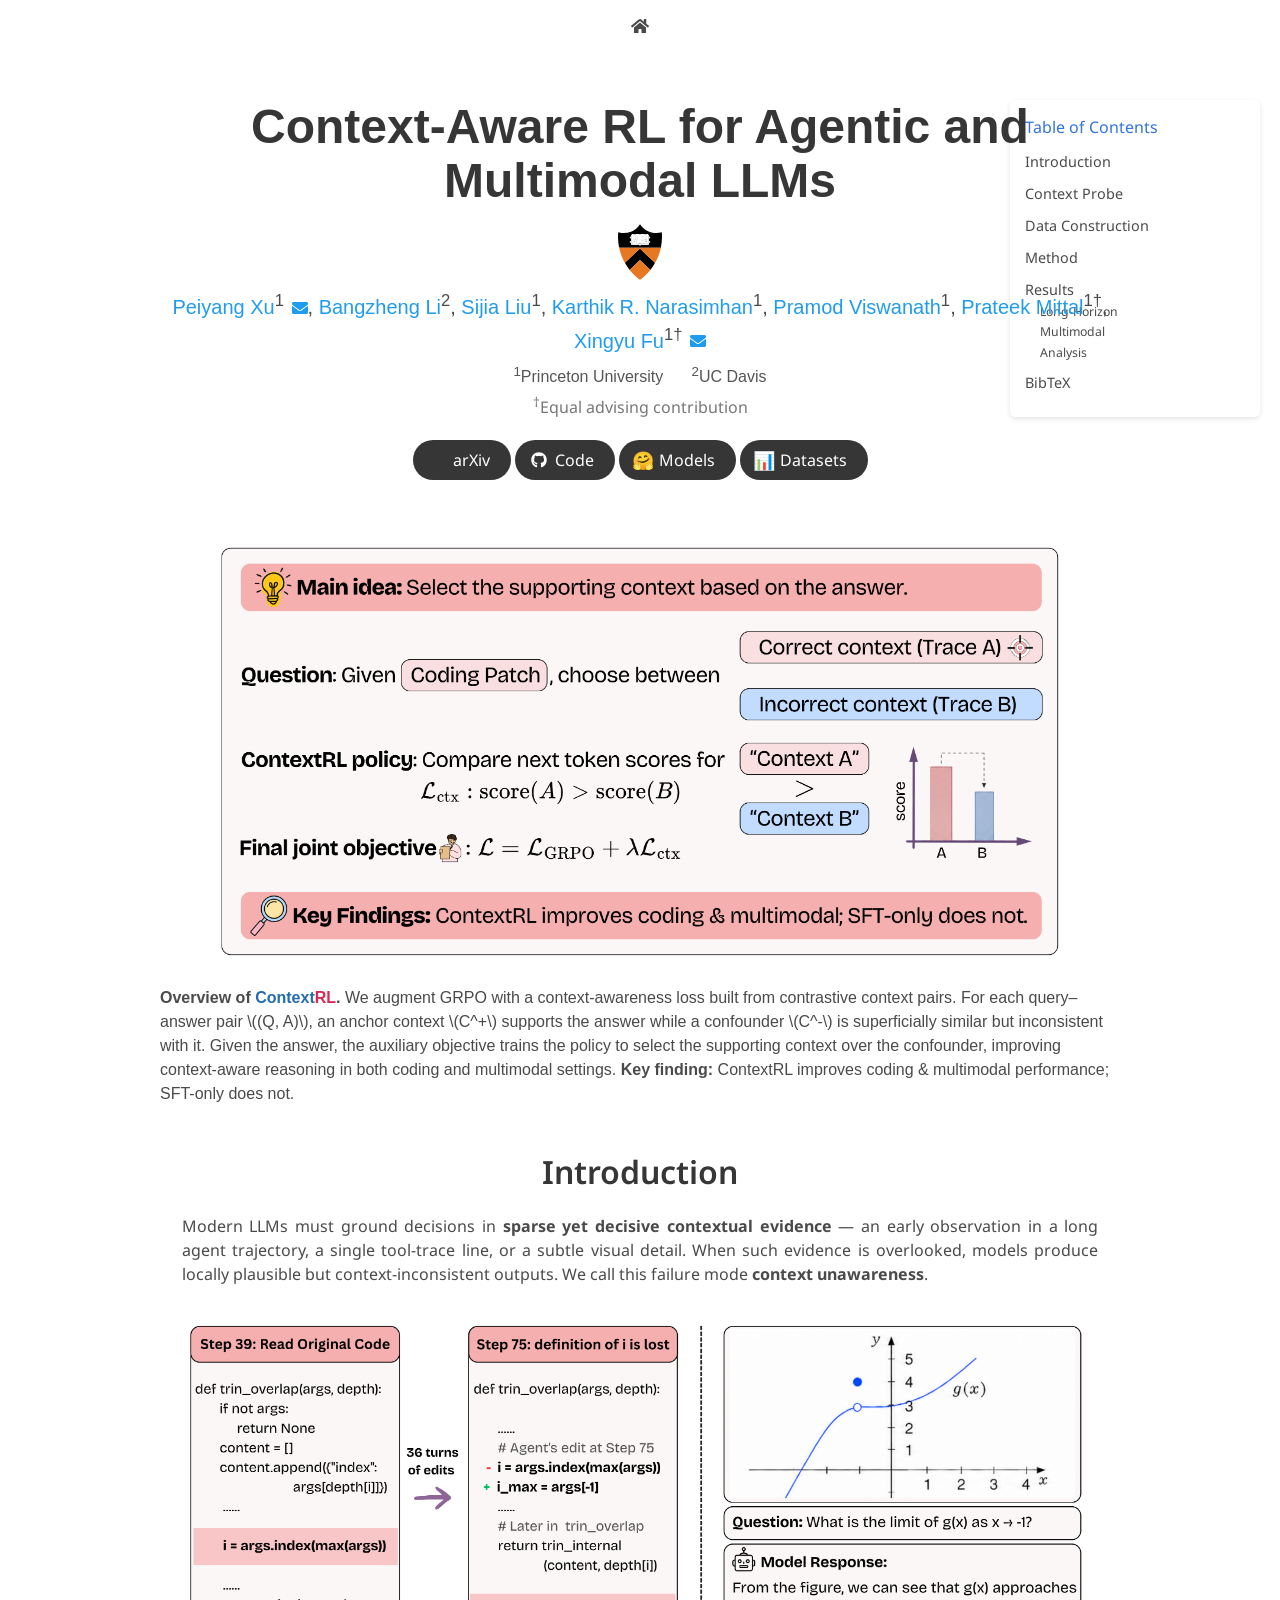
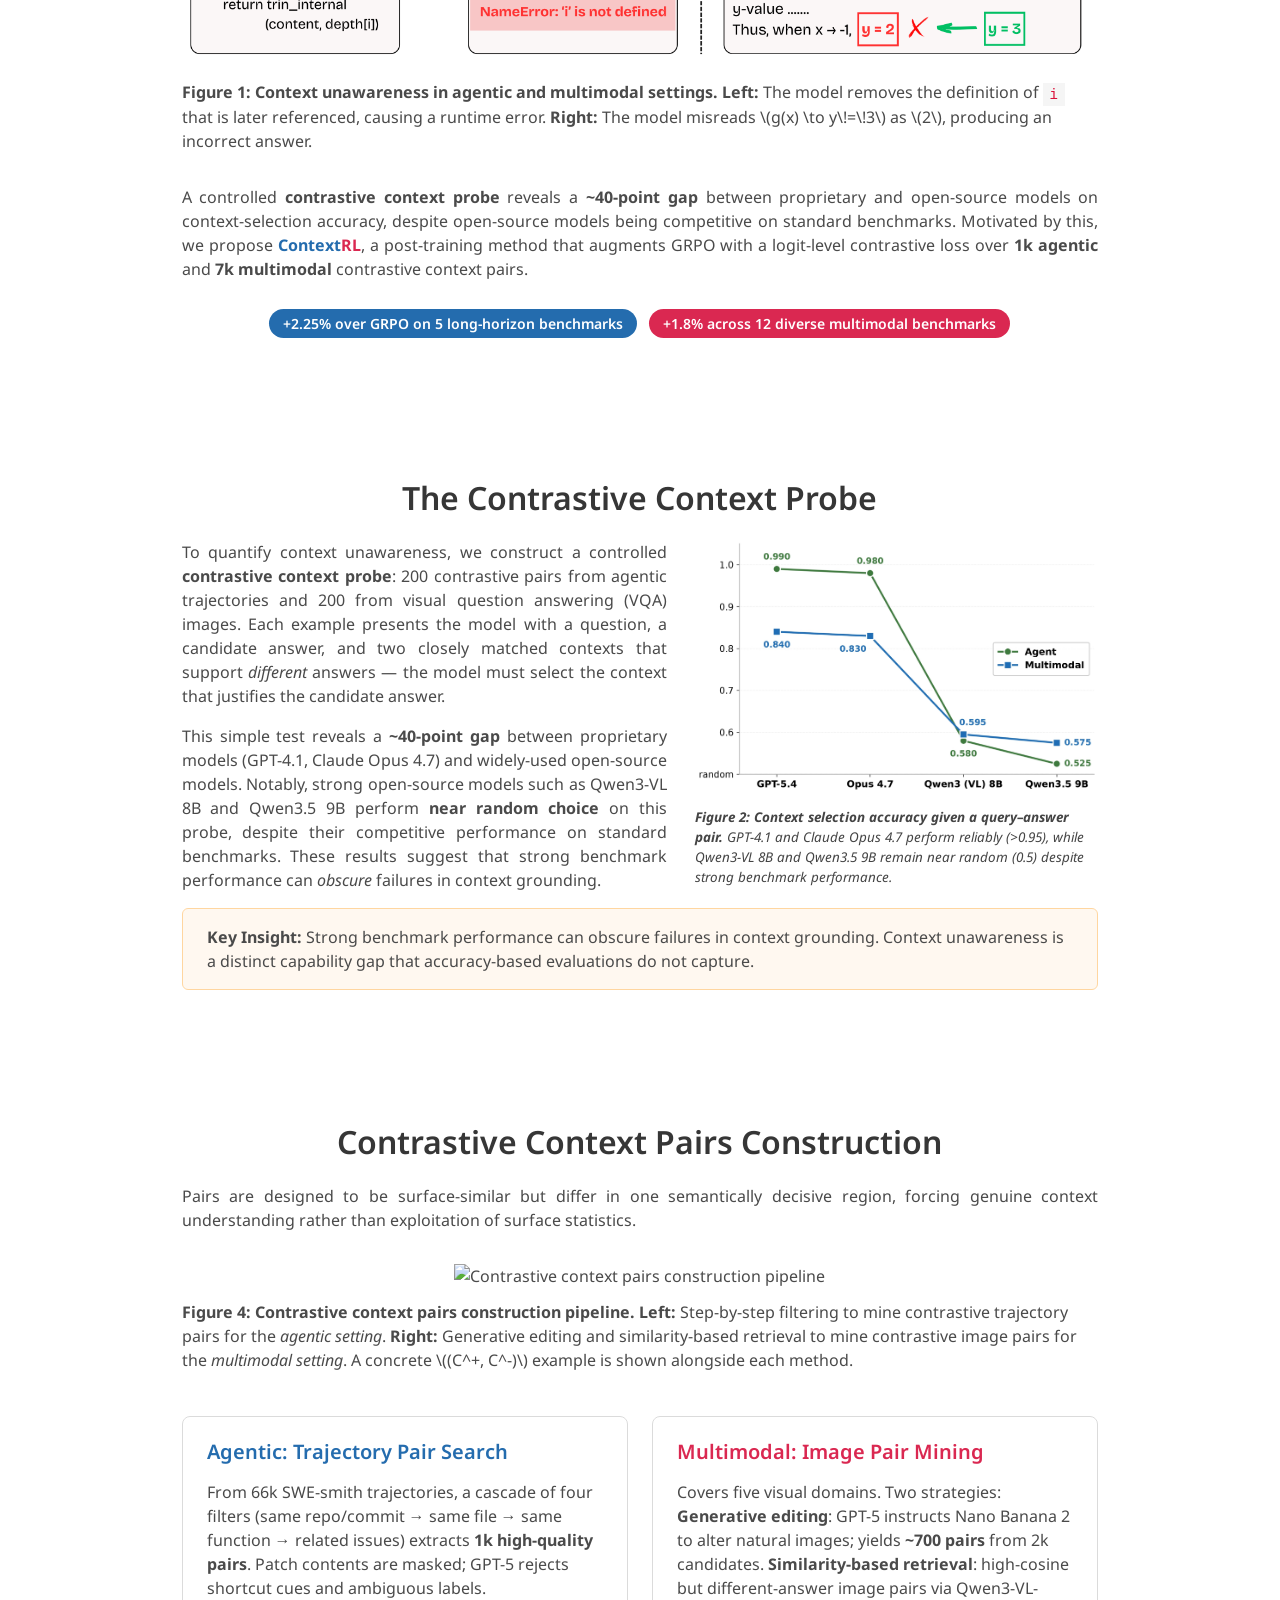
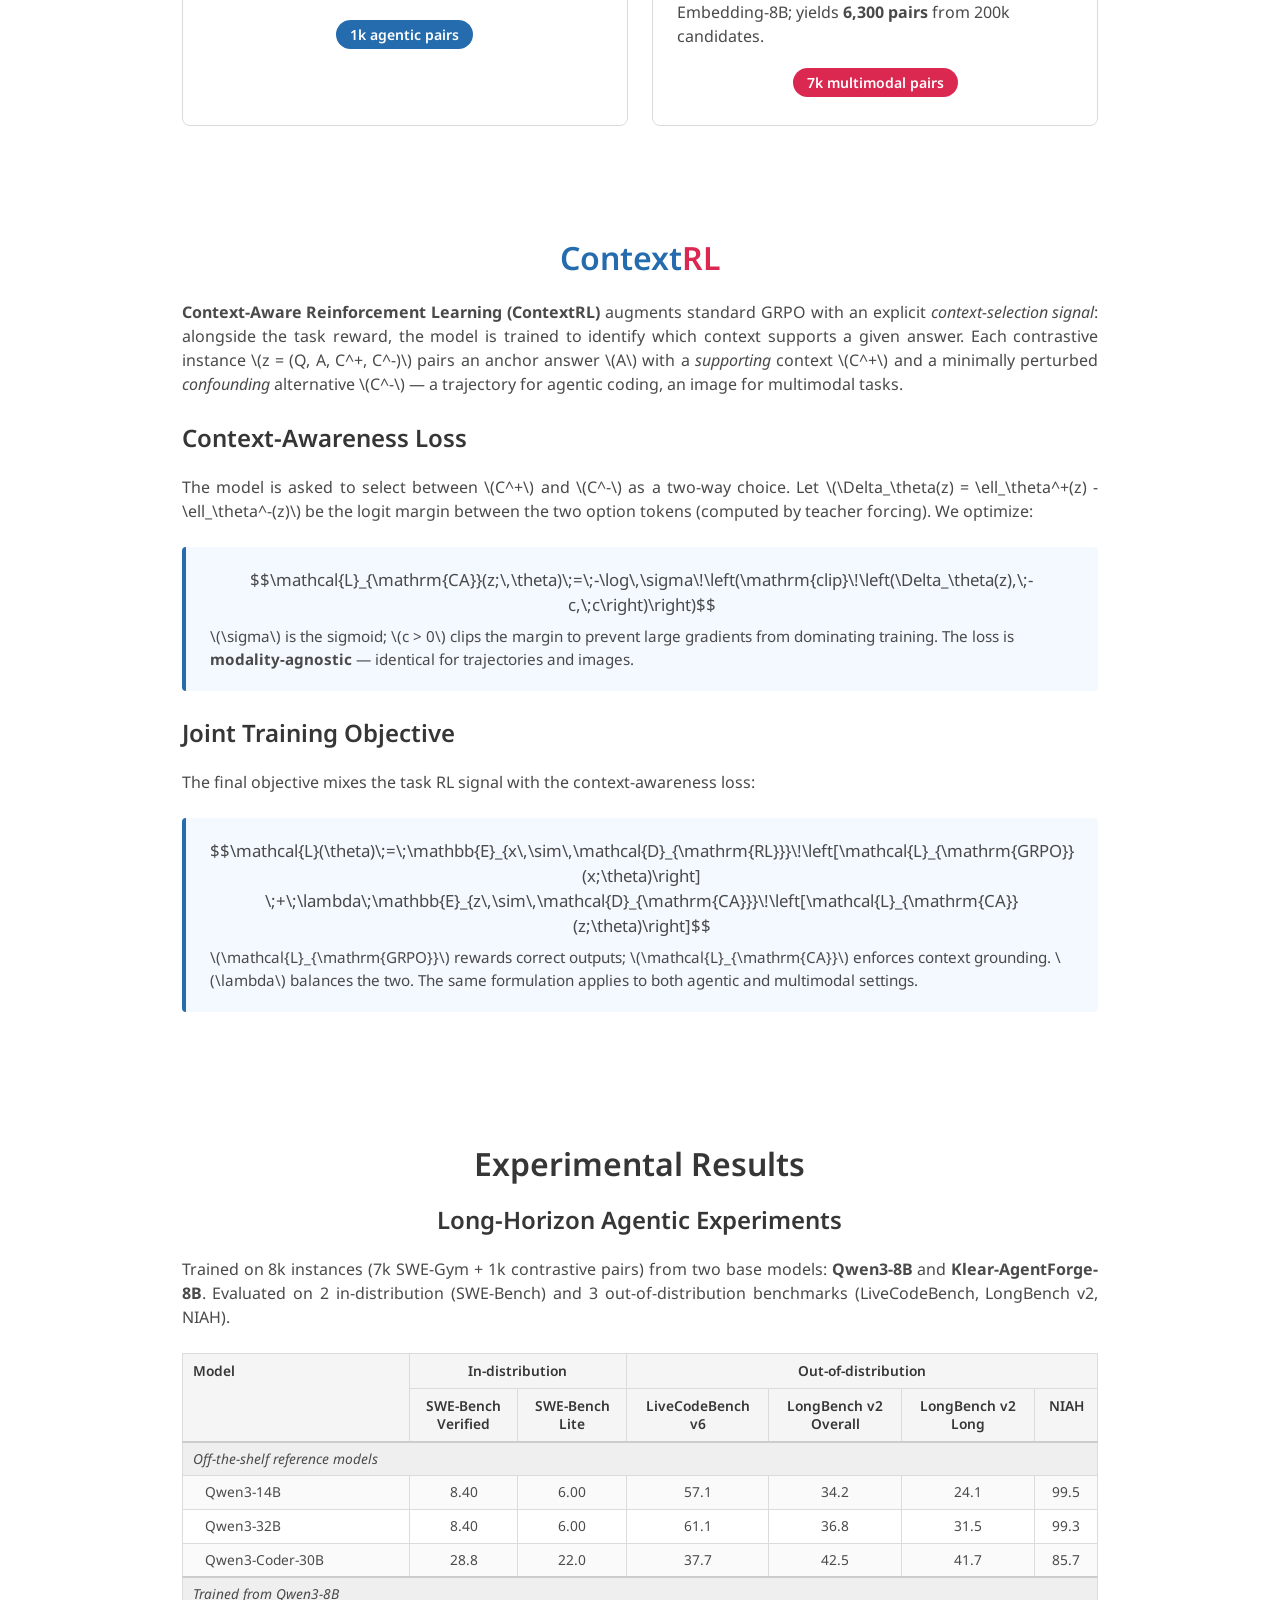
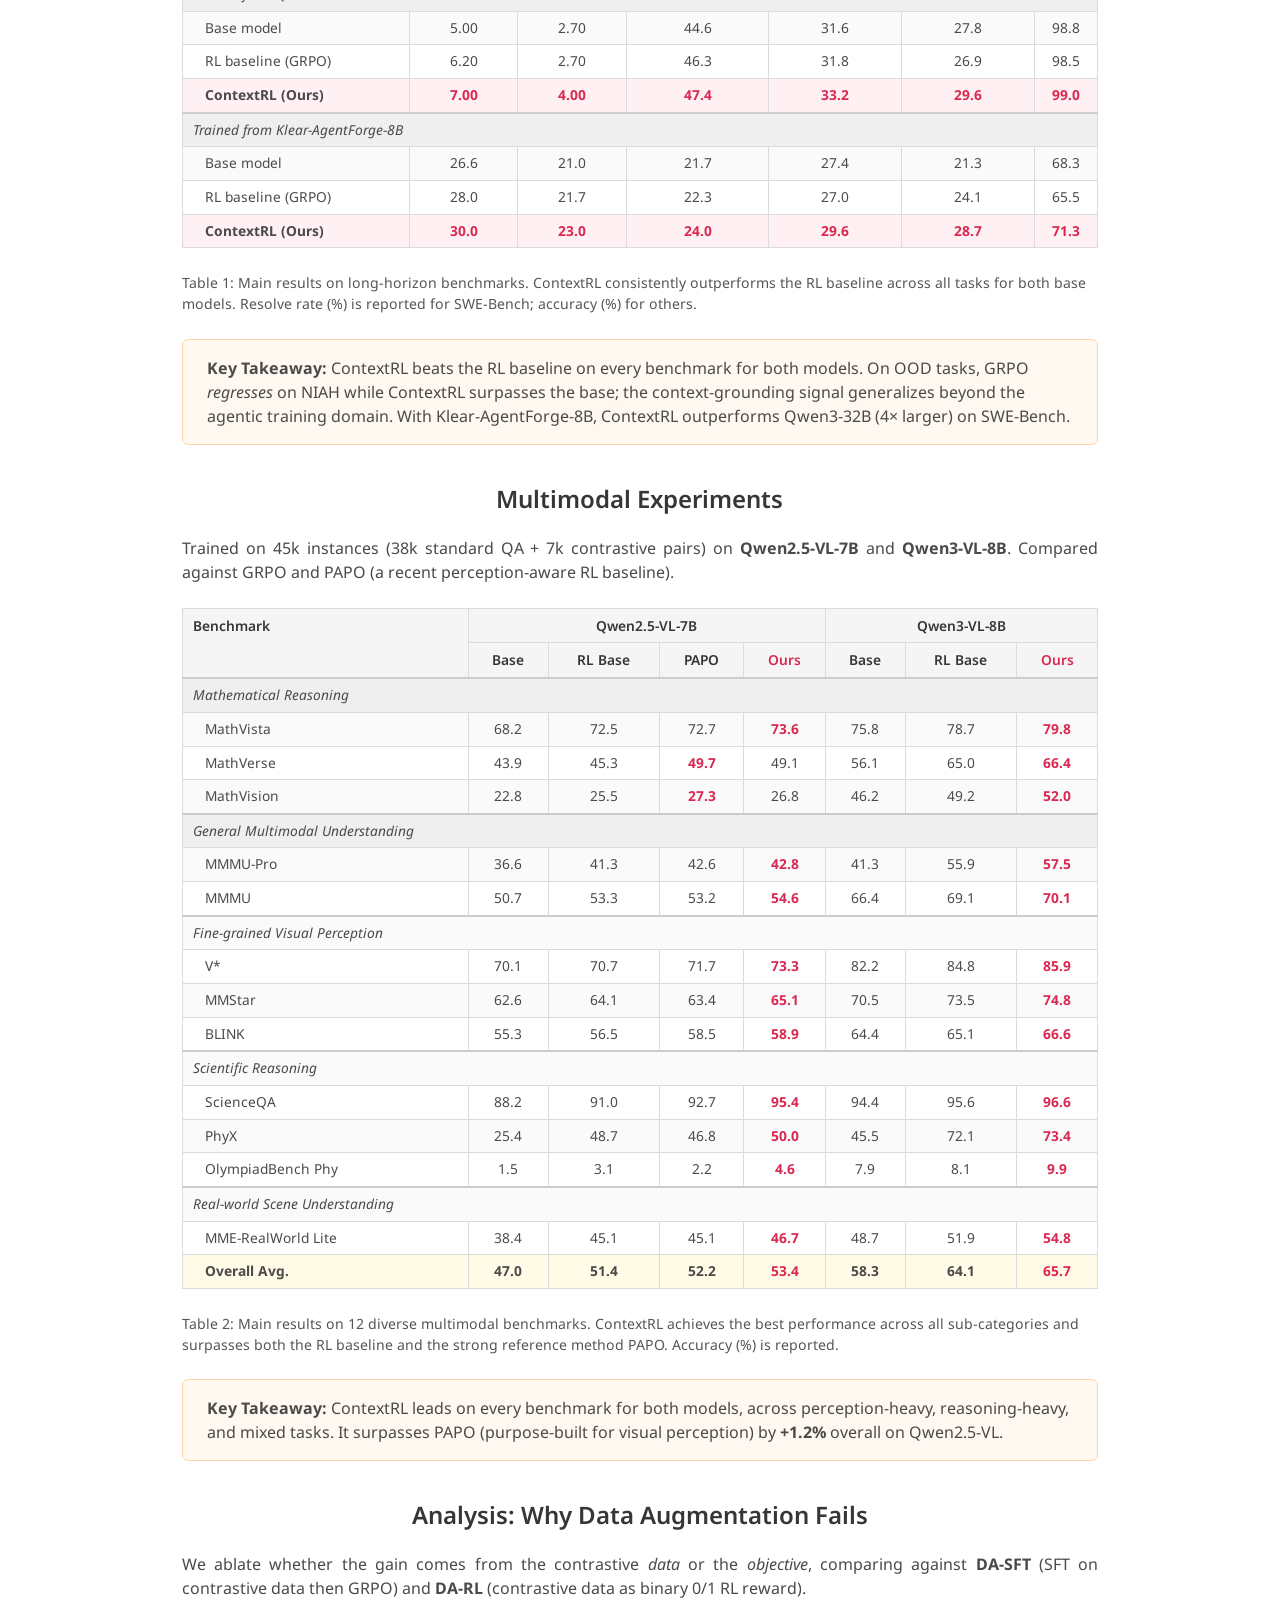
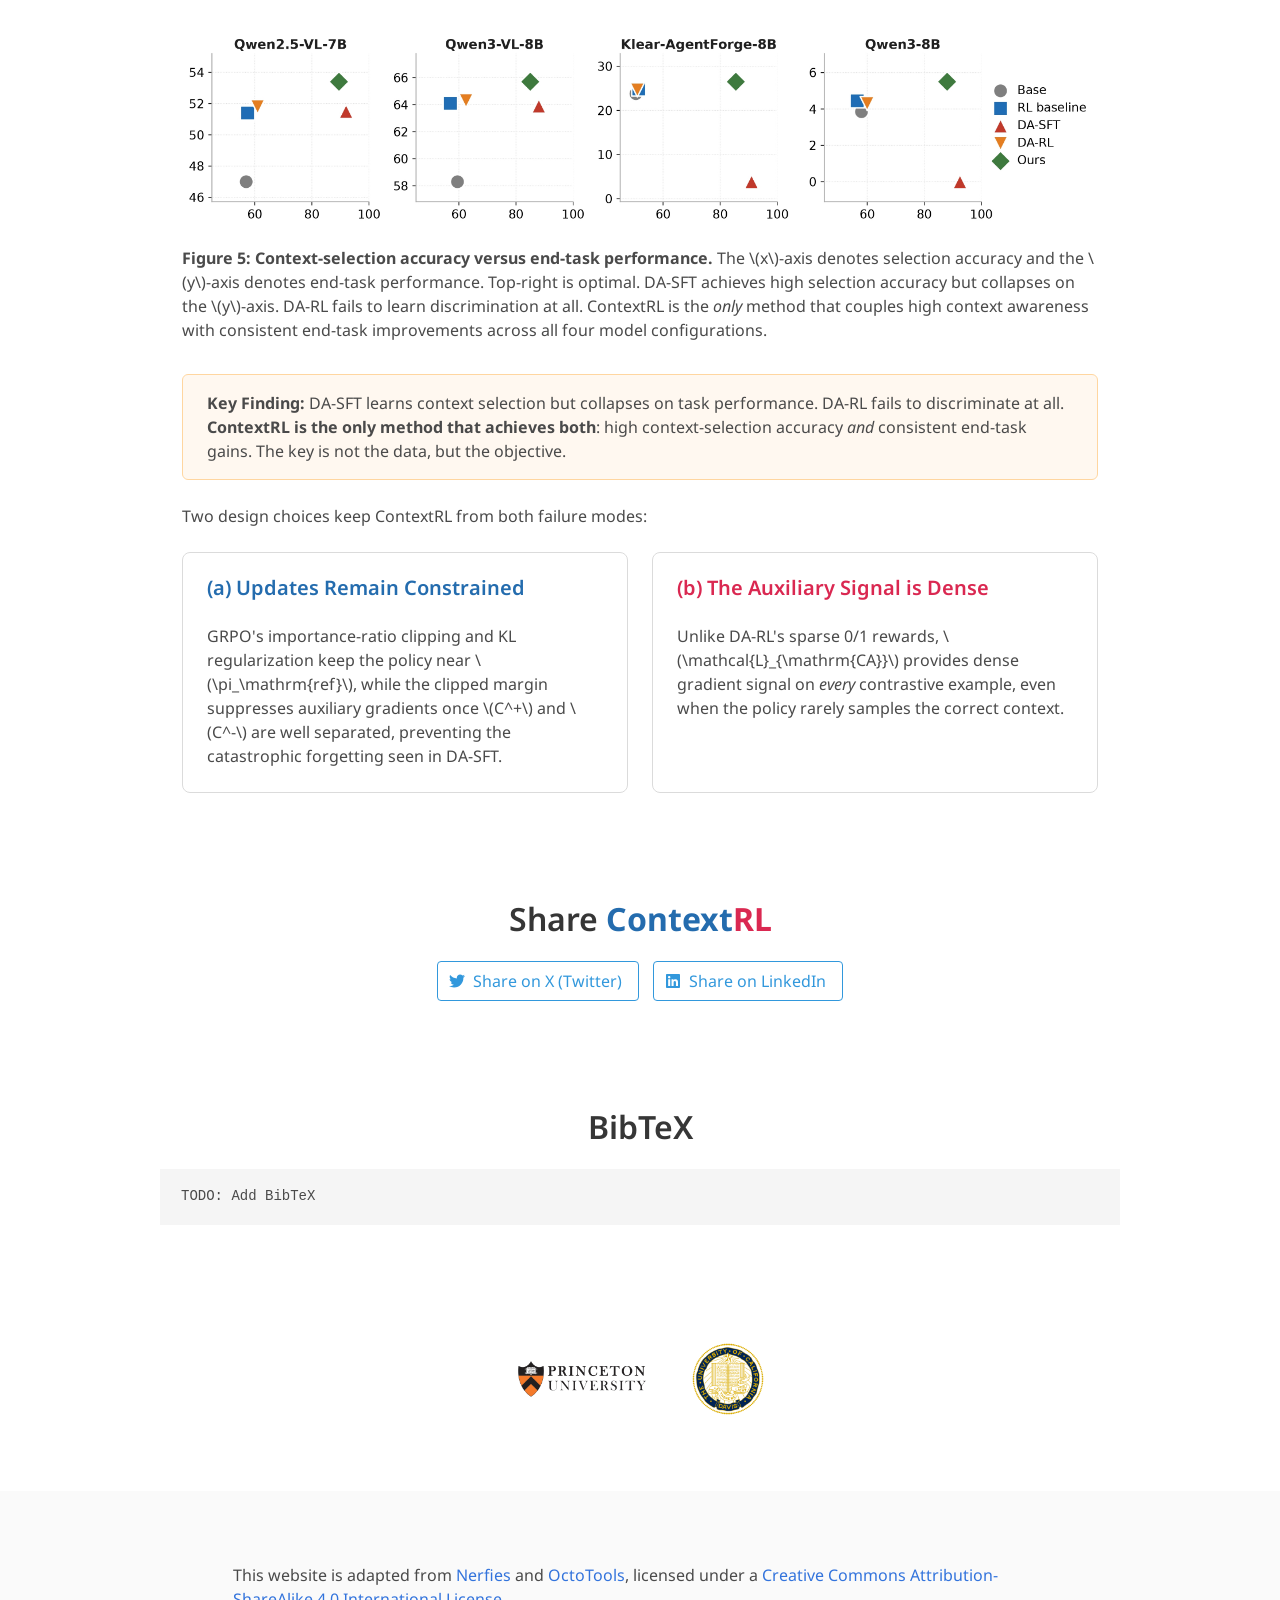
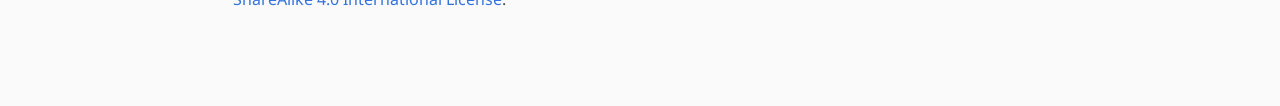
==== commit 4067e154: "update" ====
--- a/index.html
+++ b/index.html
@@ -200,6 +200,10 @@
             <h1 class="title is-1 publication-title is-bold">
               Context-Aware RL for Agentic and Multimodal LLMs
             </h1>
+
+            <div style="margin-top: -0.5rem; margin-bottom: 0.5rem;">
+              <img src="assets/Princeton_seal.svg" alt="Princeton University" style="height: 3.5em; vertical-align: middle;">
+            </div>
 
             <div class="is-size-5 publication-authors">
               <span class="author-block">
@@ -219,10 +223,10 @@
                 <a href="https://ece.princeton.edu/people/pramod-viswanath" target="_blank">Pramod Viswanath</a><sup>1</sup>,
               </span>
               <span class="author-block">
-                <a href="https://www.princeton.edu/~pmittal/" target="_blank">Prateek Mittal</a><sup>1</sup>,
+                <a href="https://www.princeton.edu/~pmittal/" target="_blank">Prateek Mittal</a><sup>1†</sup>,
               </span>
               <span class="author-block">
-                <a href="https://zeyofu.github.io/" target="_blank">Xingyu Fu</a><sup>1</sup>
+                <a href="https://zeyofu.github.io/" target="_blank">Xingyu Fu</a><sup>1†</sup>
                 <a href="mailto:xingyufu@princeton.edu"><i class="fas fa-envelope" style="font-size:0.8em; margin-left:2px;"></i></a>
               </span>
             </div>
@@ -230,6 +234,9 @@
             <div class="is-size-6 publication-authors" style="margin-top: 0.4rem; color: #555;">
               <sup>1</sup>Princeton University
               <span style="margin-left: 1.5em;"><sup>2</sup>UC Davis</span>
+            </div>
+            <div class="is-size-6" style="margin-top: 0.25rem; color: #777;">
+              <sup>†</sup>Equal advising contribution
             </div>
 
             <div class="column has-text-centered" style="margin-top: 0.25rem;">
@@ -295,18 +302,10 @@
           <h2 class="title is-3">Introduction</h2>
           <div class="content has-text-justified">
             <p>
-              Large language models (LLMs) have progressed into general-purpose reasoning engines capable of
-              operating over rich, long-form contexts — including agentic systems that interleave reasoning with
-              tool use over extended horizons, and multimodal models that combine fine-grained visual perception
-              with textual reasoning. As these systems scale to increasingly complex tasks, their performance
-              depends not only on reasoning ability, but also on
-              <b>grounding decisions in sparse yet decisive contextual evidence</b>: an early observation in
-              a long agent trajectory, a single line in a tool trace, or a subtle visual detail in a dense image.
-            </p>
-            <p>
-              When such evidence is overlooked, models make locally plausible but context-inconsistent decisions.
-              We call this failure mode <b>context unawareness</b>: the relevant information is present in the
-              context, yet the model's prediction is not grounded in it.
+              Modern LLMs must ground decisions in <b>sparse yet decisive contextual evidence</b> — an early
+              observation in a long agent trajectory, a single tool-trace line, or a subtle visual detail.
+              When such evidence is overlooked, models produce locally plausible but context-inconsistent
+              outputs. We call this failure mode <b>context unawareness</b>.
             </p>
           </div>
 
@@ -314,33 +313,22 @@
             <div class="content has-text-centered">
               <img src="assets/ContextRL_Failcase.png" width="100%" alt="Context unawareness failure cases">
               <p style="text-align: left; margin-top: 0.75rem;">
-                <b>Figure 1: Context unawareness manifests across both agentic and multimodal systems.</b>
-                <b>Left:</b> In an agentic code-editing setting, the model has access to the relevant source file
-                but fails to maintain consistency across edits, removing the definition of variable
-                <code>i</code> that is subsequently referenced — causing a runtime error.
-                <b>Right:</b> In a multimodal reasoning setting, the model fails to correctly ground its answer
-                in the visual evidence. Although \(g(x)\) approaches \(y\!=\!3\) as \(x \to -1\), the model
-                misreads the value as \(2\) and produces an incorrect prediction.
+                <b>Figure 1: Context unawareness in agentic and multimodal settings.</b>
+                <b>Left:</b> The model removes the definition of <code>i</code> that is later referenced,
+                causing a runtime error.
+                <b>Right:</b> The model misreads \(g(x) \to y\!=\!3\) as \(2\), producing an incorrect answer.
               </p>
             </div>
           </div>
 
           <div class="content has-text-justified">
             <p>
-              To quantify this failure mode, we introduce a controlled <b>contrastive context probe</b> and find
-              a roughly 40-point gap between proprietary and widely-used open-source models on context selection
-              accuracy — despite open-source models being competitive on standard benchmarks.
-            </p>
-            <p>
-              Motivated by this, we propose
-              <b><span style="color: var(--color-context-blue);">Context</span><span style="color: var(--color-rl-red);">RL</span></b>
-              (Context-Aware Reinforcement Learning), a post-training method that augments RL with an explicit
-              context-selection auxiliary objective.
-              We construct contrastive context data in two domains: for coding agents, trajectories serve as
-              contexts, yielding <b>1k pairs</b> built via condition filtering; for multimodal reasoning, images
-              serve as contexts, yielding <b>7k pairs</b> via generative editing and similarity search.
-              ContextRL is incorporated into standard GRPO post-training via a logit-level contrastive loss
-              that favors the context aligned with the ground-truth answer.
+              A controlled <b>contrastive context probe</b> reveals a <b>~40-point gap</b> between proprietary
+              and open-source models on context-selection accuracy, despite open-source models being competitive
+              on standard benchmarks. Motivated by this, we propose
+              <b><span style="color: var(--color-context-blue);">Context</span><span style="color: var(--color-rl-red);">RL</span></b>,
+              a post-training method that augments GRPO with a logit-level contrastive loss over
+              <b>1k agentic</b> and <b>7k multimodal</b> contrastive context pairs.
             </p>
           </div>
 
@@ -384,13 +372,11 @@
               on standard benchmarks. These results suggest that strong benchmark performance can
               <em>obscure</em> failures in context grounding.
             </p>
+            <div class="finding-box" style="margin-top: 1rem; overflow: hidden;">
+              <b>Key Insight:</b> Strong benchmark performance can obscure failures in context grounding.
+              Context unawareness is a distinct capability gap that accuracy-based evaluations do not capture.
+            </div>
             <div style="clear: both;"></div>
-          </div>
-
-          <div class="finding-box">
-            <b>Key Insight:</b> Models that score highly on standard benchmarks may still fail to identify
-            the specific evidence that supports a given answer. Context unawareness is a distinct capability
-            gap that standard accuracy-based evaluations do not capture.
           </div>
 
         </div>
@@ -407,10 +393,7 @@
           <h2 class="title is-3">Contrastive Context Pairs Construction</h2>
           <div class="content has-text-justified">
             <p>
-              We construct contrastive context pairs in both agentic and multimodal domains.  We use pipelines specifically designed to yield pairs that are nearly identical
-              at the surface level, differing only in a small but semantically decisive region.
-              This ensures that selecting the correct context requires genuine understanding of the
-              evidence rather than exploitation of surface statistics.
+              Pairs are designed to be surface-similar but differ in one semantically decisive region, forcing genuine context understanding rather than exploitation of surface statistics.
             </p>
           </div>
 
@@ -437,19 +420,8 @@
                   Agentic: Trajectory Pair Search
                 </p>
                 <p>
-                  We construct contrastive trajectory pairs from 66k trajectories built with SWE-smith.
-                  Our pipeline applies a cascade of four increasingly restrictive filters:
-                  candidate trajectories must (i) originate from the same repository and commit,
-                  (ii) modify the same file, (iii) target the same function or class, and
-                  (iv) correspond to distinct but semantically related issues.
-                  Patch contents inside edit commands are masked with <code>&lt;PATCH_MASKED&gt;</code>
-                  to prevent trivial leakage.
-                </p>
-                <p>
-                  We apply automatic verification with GPT-5 to explicitly screen for and reject
-                  pairs with superficial shortcut cues or ambiguous labels.
-                  This cascade is deliberately aggressive: only <b>1k high-quality contrastive
-                  trajectory pairs</b> survive.
+                  From 66k SWE-smith trajectories, a cascade of four filters (same repo/commit → same file → same function → related issues) extracts <b>1k high-quality pairs</b>.
+                  Patch contents are masked; GPT-5 rejects shortcut cues and ambiguous labels.
                 </p>
                 <div style="text-align: center; margin-top: 1rem;">
                   <span class="stat-pill">1k agentic pairs</span>
@@ -464,20 +436,9 @@
                   Multimodal: Image Pair Mining
                 </p>
                 <p>
-                  We collect image, question, and answer triplets from five domains: charts, geometry,
-                  non-geometric math, science diagrams, and natural images, covering diverse patterns
-                  of visual grounding.
-                  Two strategies construct \((C^+, C^-)\) pairs:
-                </p>
-                <p>
-                  <b>Generative editing</b> for natural images: GPT-5 proposes an edit instruction,
-                  Nano Banana 2 applies it, and a verifier rejects editing artifacts (blur, warping,
-                  implausible lighting) and global restyling. Yields <b>~700 pairs</b> from 2k candidates.
-                </p>
-                <p>
-                  <b>Similarity-based retrieval</b> for structured images: images are embedded with
-                  Qwen3-VL-Embedding-8B; pairs with cosine similarity ≥ 0.85 but different answers
-                  are retrieved. GPT-5 filters unrelated pairs. Yields <b>6,300 pairs</b> from 200k candidates.
+                  Covers five visual domains. Two strategies:
+                  <b>Generative editing</b>: GPT-5 instructs Nano Banana 2 to alter natural images; yields <b>~700 pairs</b> from 2k candidates.
+                  <b>Similarity-based retrieval</b>: high-cosine but different-answer image pairs via Qwen3-VL-Embedding-8B; yields <b>6,300 pairs</b> from 200k candidates.
                 </p>
                 <div style="text-align: center; margin-top: 1rem;">
                   <span class="stat-pill red">7k multimodal pairs</span>
@@ -502,32 +463,19 @@
           </h2>
           <div class="content has-text-justified">
             <p>
-              We introduce <b>Context-Aware Reinforcement Learning (ContextRL)</b>, a training framework that
-              explicitly encourages models to ground their predictions in the provided context.
-              Our key idea is to augment standard RL post-training with a <em>context-selection signal</em>:
-              instead of only rewarding correct outputs, we additionally train the model to identify
-              <em>which context supports a given answer</em>.
-              Using the contrastive context pairs \((C^+, C^-)\) constructed above, we incorporate them
-              into standard GRPO post-training via a logit-level contrastive loss.
-            </p>
-
-            <h3 class="title is-4" style="margin-top: 1.75rem;">Contrastive Context Pairs</h3>
-            <p>
-              Each pair is associated with a query \(Q\) and an anchor answer \(A\), where \(C^+\) is the
-              <em>supporting</em> context for \(A\), and \(C^-\) is a minimally perturbed but
-              <em>confounding</em> alternative that instead supports a different answer.
-              The context takes the form of an agent trajectory \(\tau\) for agentic coding,
-              or an image \(I\) for multimodal tasks.
+              <b>Context-Aware Reinforcement Learning (ContextRL)</b> augments standard GRPO with an explicit
+              <em>context-selection signal</em>: alongside the task reward, the model is trained to identify
+              which context supports a given answer. Each contrastive instance \(z = (Q, A, C^+, C^-)\)
+              pairs an anchor answer \(A\) with a <em>supporting</em> context \(C^+\) and a minimally
+              perturbed <em>confounding</em> alternative \(C^-\) — a trajectory for agentic coding, an image
+              for multimodal tasks.
             </p>
 
             <h3 class="title is-4" style="margin-top: 1.75rem;">Context-Awareness Loss</h3>
             <p>
-              Given a contrastive instance \(z = (Q, A, C^+, C^-)\), the model is prompted to choose
-              between \(C^+\) and \(C^-\) as a two-way multiple choice. Let
-              \(\ell_\theta^+(z)\) and \(\ell_\theta^-(z)\) be the next-token logits for the option-letter
-              tokens \(t^+\) and \(t^-\) at the answer position, computed by teacher forcing.
-              We define the margin
-              \(\Delta_\theta(z) = \ell_\theta^+(z) - \ell_\theta^-(z)\) and optimize:
+              The model is asked to select between \(C^+\) and \(C^-\) as a two-way choice.
+              Let \(\Delta_\theta(z) = \ell_\theta^+(z) - \ell_\theta^-(z)\) be the logit margin between
+              the two option tokens (computed by teacher forcing). We optimize:
             </p>
           </div>
 
@@ -536,19 +484,14 @@
               $$\mathcal{L}_{\mathrm{CA}}(z;\,\theta)\;=\;-\log\,\sigma\!\left(\mathrm{clip}\!\left(\Delta_\theta(z),\;-c,\;c\right)\right)$$
             </p>
             <p style="text-align: left; margin-top: 0.5rem; margin-bottom: 0; font-size: 0.95rem;">
-              where \(\sigma(\cdot)\) is the sigmoid function and \(c > 0\) controls margin clipping.
-              This objective encourages correct context selection while preventing large margins from
-              dominating training. The loss is <b>modality-agnostic</b> and applies uniformly to
-              agent trajectories and images.
+              \(\sigma\) is the sigmoid; \(c > 0\) clips the margin to prevent large gradients from
+              dominating training. The loss is <b>modality-agnostic</b> — identical for trajectories and images.
             </p>
           </div>
 
           <div class="content has-text-justified" style="margin-top: 1.75rem;">
             <h3 class="title is-4">Joint Training Objective</h3>
-            <p>
-              Let \(\mathcal{D}_{\mathrm{RL}}\) denote the task data and \(\mathcal{D}_{\mathrm{CA}}\)
-              the contrastive dataset. We jointly optimize:
-            </p>
+            <p>The final objective mixes the task RL signal with the context-awareness loss:</p>
           </div>
 
           <div class="method-box">
@@ -557,17 +500,17 @@
               \;+\;\lambda\;\mathbb{E}_{z\,\sim\,\mathcal{D}_{\mathrm{CA}}}\!\left[\mathcal{L}_{\mathrm{CA}}(z;\theta)\right]$$
             </p>
             <p style="text-align: left; margin-top: 0.5rem; margin-bottom: 0; font-size: 0.95rem;">
-              where \(\lambda > 0\) balances task performance and context awareness.
-              GRPO optimizes for correct outputs, while \(\mathcal{L}_{\mathrm{CA}}\) enforces alignment
-              between outputs and their supporting context. We apply the same formulation across
-              both agentic and multimodal settings.
-            </p>
-          </div>
-
-        </div>
-      </div>
-    </div>
-  </section>
+              \(\mathcal{L}_{\mathrm{GRPO}}\) rewards correct outputs; \(\mathcal{L}_{\mathrm{CA}}\) enforces
+              context grounding. \(\lambda\) balances the two. The same formulation applies to both
+              agentic and multimodal settings.
+            </p>
+          </div>
+
+        </div>
+      </div>
+    </div>
+  </section>
+
 
 
   <!-- ==================== RESULTS ==================== -->
@@ -582,14 +525,8 @@
           <h3 class="title is-4" id="agentic-results">Long-Horizon Agentic Experiments</h3>
           <div class="content has-text-justified">
             <p>
-              We evaluate ContextRL using the agentic contrastive context pairs on two base models:
-              <b>Qwen3-8B</b> (general-purpose) and <b>Klear-AgentForge-8B</b> (fine-tuned for complex
-              agentic coding). Training data comprises 8k instances: 7k standard SWE-Gym tasks optimized
-              with \(\mathcal{L}_{\mathrm{GRPO}}\) and 1k contrastive trajectory pairs for
-              \(\mathcal{L}_{\mathrm{CA}}\).
-              We evaluate on five benchmarks, two in-distribution (SWE-Bench Verified, SWE-Bench Lite)
-              and three out-of-distribution (LiveCodeBench v6, LongBench v2, NIAH), to assess both
-              task-specific gains and generalization.
+              Trained on 8k instances (7k SWE-Gym + 1k contrastive pairs) from two base models: <b>Qwen3-8B</b> and <b>Klear-AgentForge-8B</b>.
+              Evaluated on 2 in-distribution (SWE-Bench) and 3 out-of-distribution benchmarks (LiveCodeBench, LongBench v2, NIAH).
             </p>
           </div>
 
@@ -634,20 +571,10 @@
             across all tasks for both base models. Resolve rate (%) is reported for SWE-Bench; accuracy (%) for others.
           </p>
 
-          <div class="content has-text-justified">
-            <p>
-              <b>ContextRL consistently outperforms the RL baseline on every benchmark and for both base models.</b>
-              When trained from Klear-AgentForge-8B, ContextRL substantially outperforms Qwen3-32B (4× larger) and
-              the code-specialized Qwen3-Coder-30B on SWE-Bench, showing that a well-targeted context-aware objective
-              combined with a domain-adapted base can compensate for substantial differences in scale and pretraining.
-            </p>
-            <p>
-              On out-of-distribution long-context tasks, the generalization is particularly pronounced: on NIAH,
-              standard GRPO <em>regresses</em> relative to the base model, whereas ContextRL surpasses the base in
-              both cases. On LongBench v2, gains are most pronounced on the long-input subset, where input length
-              stretches context grounding the furthest. The results indicate that the learned signal transfers beyond the
-              agentic training domain.
-            </p>
+          <div class="finding-box">
+            <b>Key Takeaway:</b> ContextRL beats the RL baseline on every benchmark for both models.
+            On OOD tasks, GRPO <em>regresses</em> on NIAH while ContextRL surpasses the base; the context-grounding signal generalizes beyond the agentic training domain.
+            With Klear-AgentForge-8B, ContextRL outperforms Qwen3-32B (4× larger) on SWE-Bench.
           </div>
 
 
@@ -655,12 +582,8 @@
           <h3 class="title is-4" id="multimodal-results" style="margin-top: 2.5rem;">Multimodal Experiments</h3>
           <div class="content has-text-justified">
             <p>
-              We evaluate ContextRL on 12 diverse multimodal benchmarks spanning five sub-categories, using two
-              state-of-the-art vision-language models: <b>Qwen2.5-VL-7B-Instruct</b> and
-              <b>Qwen3-VL-8B-Instruct</b>. We compare four configurations: Base model, RL baseline (GRPO),
-              PAPO (a recent perception-aware RL), and ContextRL.
-              Multimodal training data comprises 45k instances: 38k standard single-image QA tasks plus
-              7k contrastive image pairs.
+              Trained on 45k instances (38k standard QA + 7k contrastive pairs) on <b>Qwen2.5-VL-7B</b> and <b>Qwen3-VL-8B</b>.
+              Compared against GRPO and PAPO (a recent perception-aware RL baseline).
             </p>
           </div>
 
@@ -714,16 +637,9 @@
             Accuracy (%) is reported.
           </p>
 
-          <div class="content has-text-justified">
-            <p>
-              <b>ContextRL outperforms the RL baseline on every benchmark and for both base models.</b>
-              The improvements are not concentrated in any single category, but instead span
-              perception-heavy tasks (V*, MMStar, BLINK, MME-RealWorld Lite), reasoning-heavy tasks
-              (MathVista, PhyX, OlympiadBench Phy), and mixed tasks. The results indicate that enhanced context
-              grounding propagates into stronger higher-level reasoning broadly.
-              ContextRL also surpasses PAPO, a recent method purpose-built for improving visual perception
-              in RL, improving overall average by <b>+1.2%</b> on Qwen2.5-VL.
-            </p>
+          <div class="finding-box">
+            <b>Key Takeaway:</b> ContextRL leads on every benchmark for both models, across perception-heavy, reasoning-heavy, and mixed tasks.
+            It surpasses PAPO (purpose-built for visual perception) by <b>+1.2%</b> overall on Qwen2.5-VL.
           </div>
 
 
@@ -733,20 +649,8 @@
           </h3>
           <div class="content has-text-justified">
             <p>
-              To isolate whether the improvement arises from the contrastive <em>data itself</em> or from
-              the <em>training objective</em> used to consume it, we compare against two natural baselines
-              that utilize the same contrastive data through standard augmentation:
-            </p>
-            <ul>
-              <li>
-                <b>DA-SFT:</b> Supervised fine-tuning on the contrastive data (cross-entropy to predict the
-                correct context), then standard GRPO on the task data.
-              </li>
-              <li>
-                <b>DA-RL:</b> Contrastive examples mixed directly into the RL training stream, treated as a
-                binary decision with reward 1 if the model selects the correct context and 0 otherwise.
-              </li>
-            </ul>
+              We ablate whether the gain comes from the contrastive <em>data</em> or the <em>objective</em>, comparing against <b>DA-SFT</b> (SFT on contrastive data then GRPO) and <b>DA-RL</b> (contrastive data as binary 0/1 RL reward).
+            </p>
           </div>
 
           <div style="margin: 2rem 0;">
@@ -762,49 +666,17 @@
             </div>
           </div>
 
-          <div class="content has-text-justified">
-            <p>Three clear patterns emerge from the analysis:</p>
-            <ol>
-              <li>
-                <b>Outcome-only RL fails to learn context selection.</b>
-                The RL baseline stays near the base-model cluster, showing that final-task rewards alone
-                provide little signal for distinguishing context-grounded reasoning from shortcuts.
-              </li>
-              <li>
-                <b>DA-SFT learns context selection but harms the policy.</b>
-                DA-SFT achieves the highest selection accuracy in nearly every setting, but SFT on
-                short-answer examples shifts the model distribution away from the long-form, multi-turn
-                patterns the agent scaffold requires — catastrophic in agentic settings, and largely
-                ineffective in multimodal ones.
-              </li>
-              <li>
-                <b>Context selection skill alone is insufficient.</b>
-                Both DA-SFT and ContextRL push selection accuracy to 85–93%, but only ContextRL
-                consistently improves downstream task performance. The model must acquire context-selection
-                capability <em>without disrupting</em> the policy behaviors required for the original task
-                distribution. The contrastive data alone does not achieve this — the key is the objective.
-              </li>
-            </ol>
-          </div>
-
-          <div class="content has-text-justified" style="margin-top: 1.75rem;">
-            <h3 class="title is-4">Why ContextRL Avoids Both Failure Modes</h3>
-            <p>
-              The key factor is not the contrastive data alone, but how the signal is integrated into training.
-              ContextRL incorporates the context-awareness loss as a bounded auxiliary objective inside the
-              on-policy GRPO loop. Two properties are critical:
-            </p>
-          </div>
+          <div class="finding-box">
+            <b>Key Finding:</b> DA-SFT learns context selection but collapses on task performance. DA-RL fails to discriminate at all. <b>ContextRL is the only method that achieves both</b>: high context-selection accuracy <em>and</em> consistent end-task gains. The key is not the data, but the objective.
+          </div>
+
+          <p style="margin-top: 1.5rem; margin-bottom: 0.75rem; text-align: left;">Two design choices keep ContextRL from both failure modes:</p>
           <div class="columns" style="margin-top: 0.5rem;">
             <div class="column">
               <div class="construction-card">
                 <p class="title is-5" style="color: var(--color-context-blue);">(a) Updates Remain Constrained</p>
                 <p>
-                  The GRPO importance-ratio clipping and KL regularization keep the policy close to the
-                  reference model \(\pi_\mathrm{ref}\), while the clipped margin objective suppresses
-                  auxiliary gradients once \(C^+\) and \(C^-\) are well separated.
-                  Together, these preserve the original policy distribution and prevent the catastrophic
-                  forgetting observed in DA-SFT.
+                  GRPO's importance-ratio clipping and KL regularization keep the policy near \(\pi_\mathrm{ref}\), while the clipped margin suppresses auxiliary gradients once \(C^+\) and \(C^-\) are well separated, preventing the catastrophic forgetting seen in DA-SFT.
                 </p>
               </div>
             </div>
@@ -812,10 +684,7 @@
               <div class="construction-card">
                 <p class="title is-5" style="color: var(--color-rl-red);">(b) The Auxiliary Signal is Dense</p>
                 <p>
-                  Unlike DA-RL's sparse 0/1 rewards, \(\mathcal{L}_{\mathrm{CA}}\) directly supervises
-                  the relative preference between \(C^+\) and \(C^-\) on <em>every</em> contrastive example.
-                  Meaningful gradients are therefore produced even when the current policy would rarely
-                  sample the correct context — precisely the regime where outcome-only RL struggles.
+                  Unlike DA-RL's sparse 0/1 rewards, \(\mathcal{L}_{\mathrm{CA}}\) provides dense gradient signal on <em>every</em> contrastive example, even when the policy rarely samples the correct context.
                 </p>
               </div>
             </div>
@@ -913,4 +782,4 @@
     };
   </script>
 
-</html>
+</html>
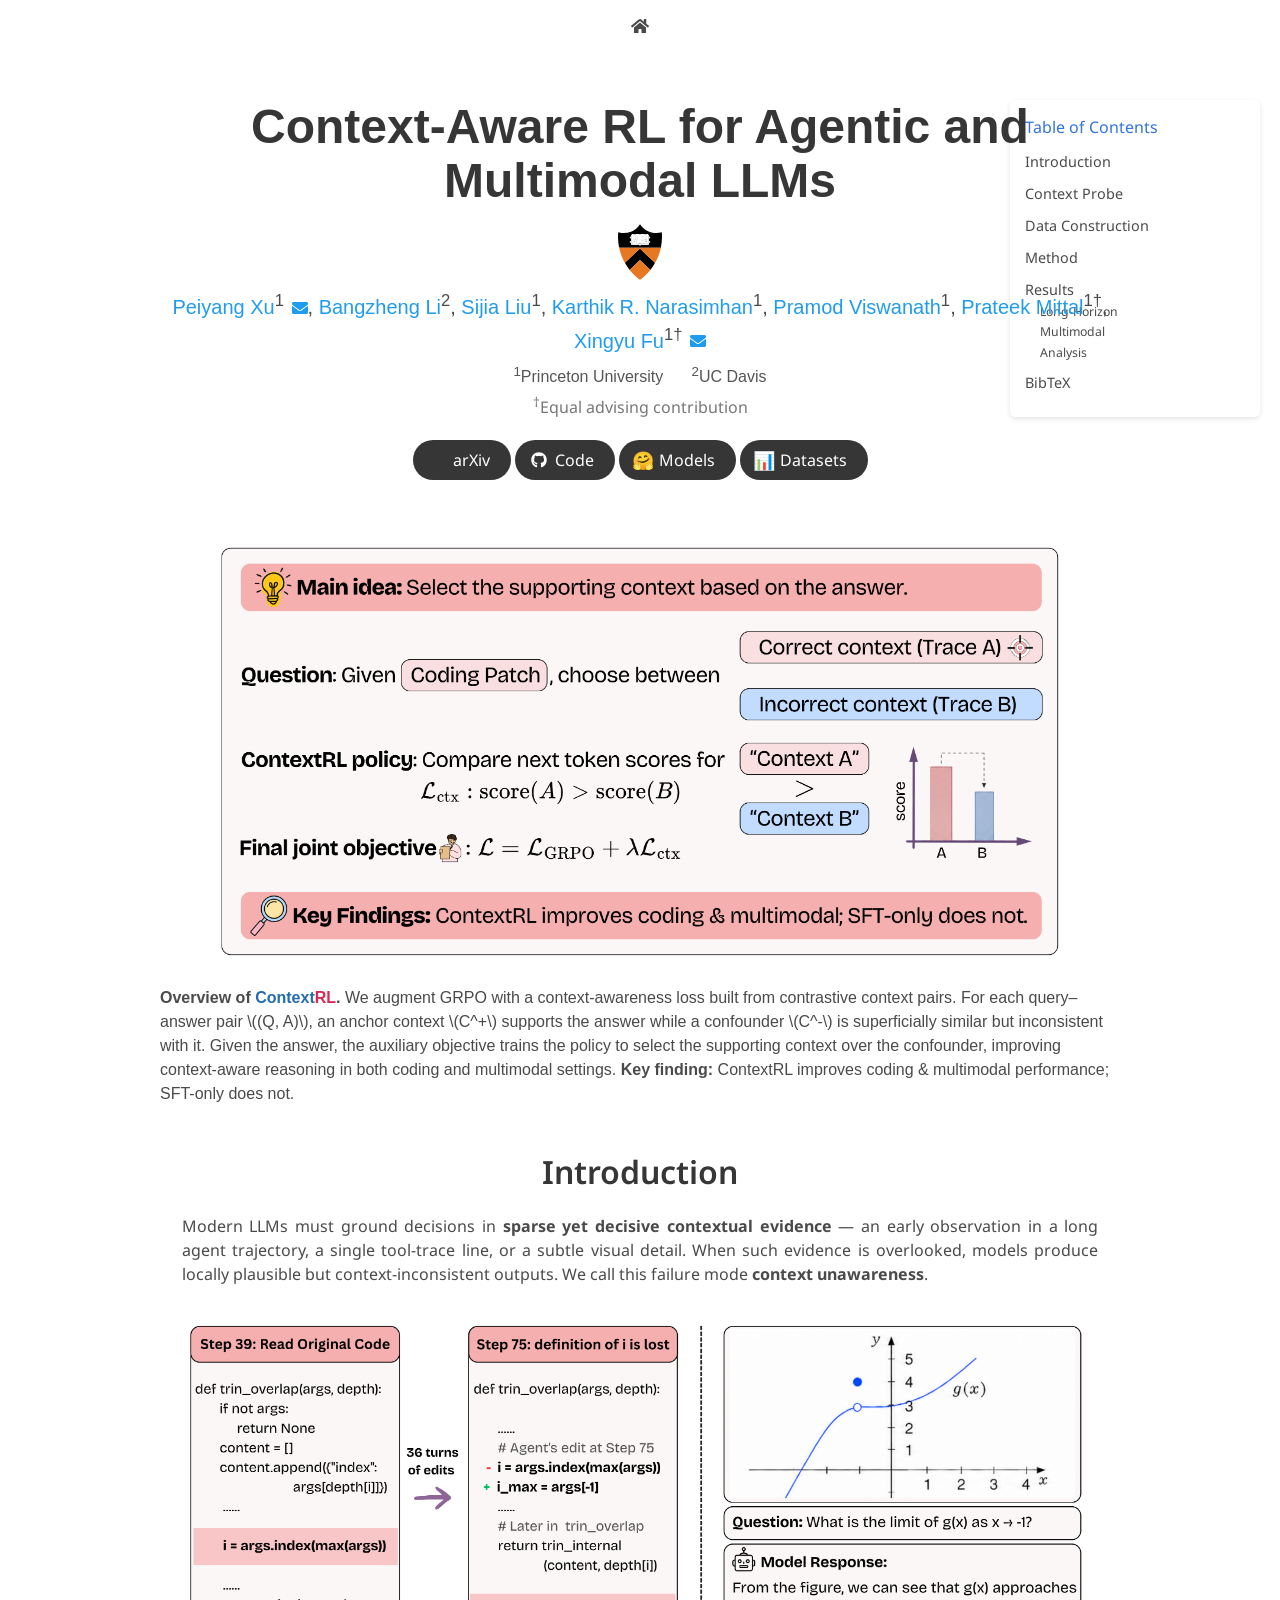
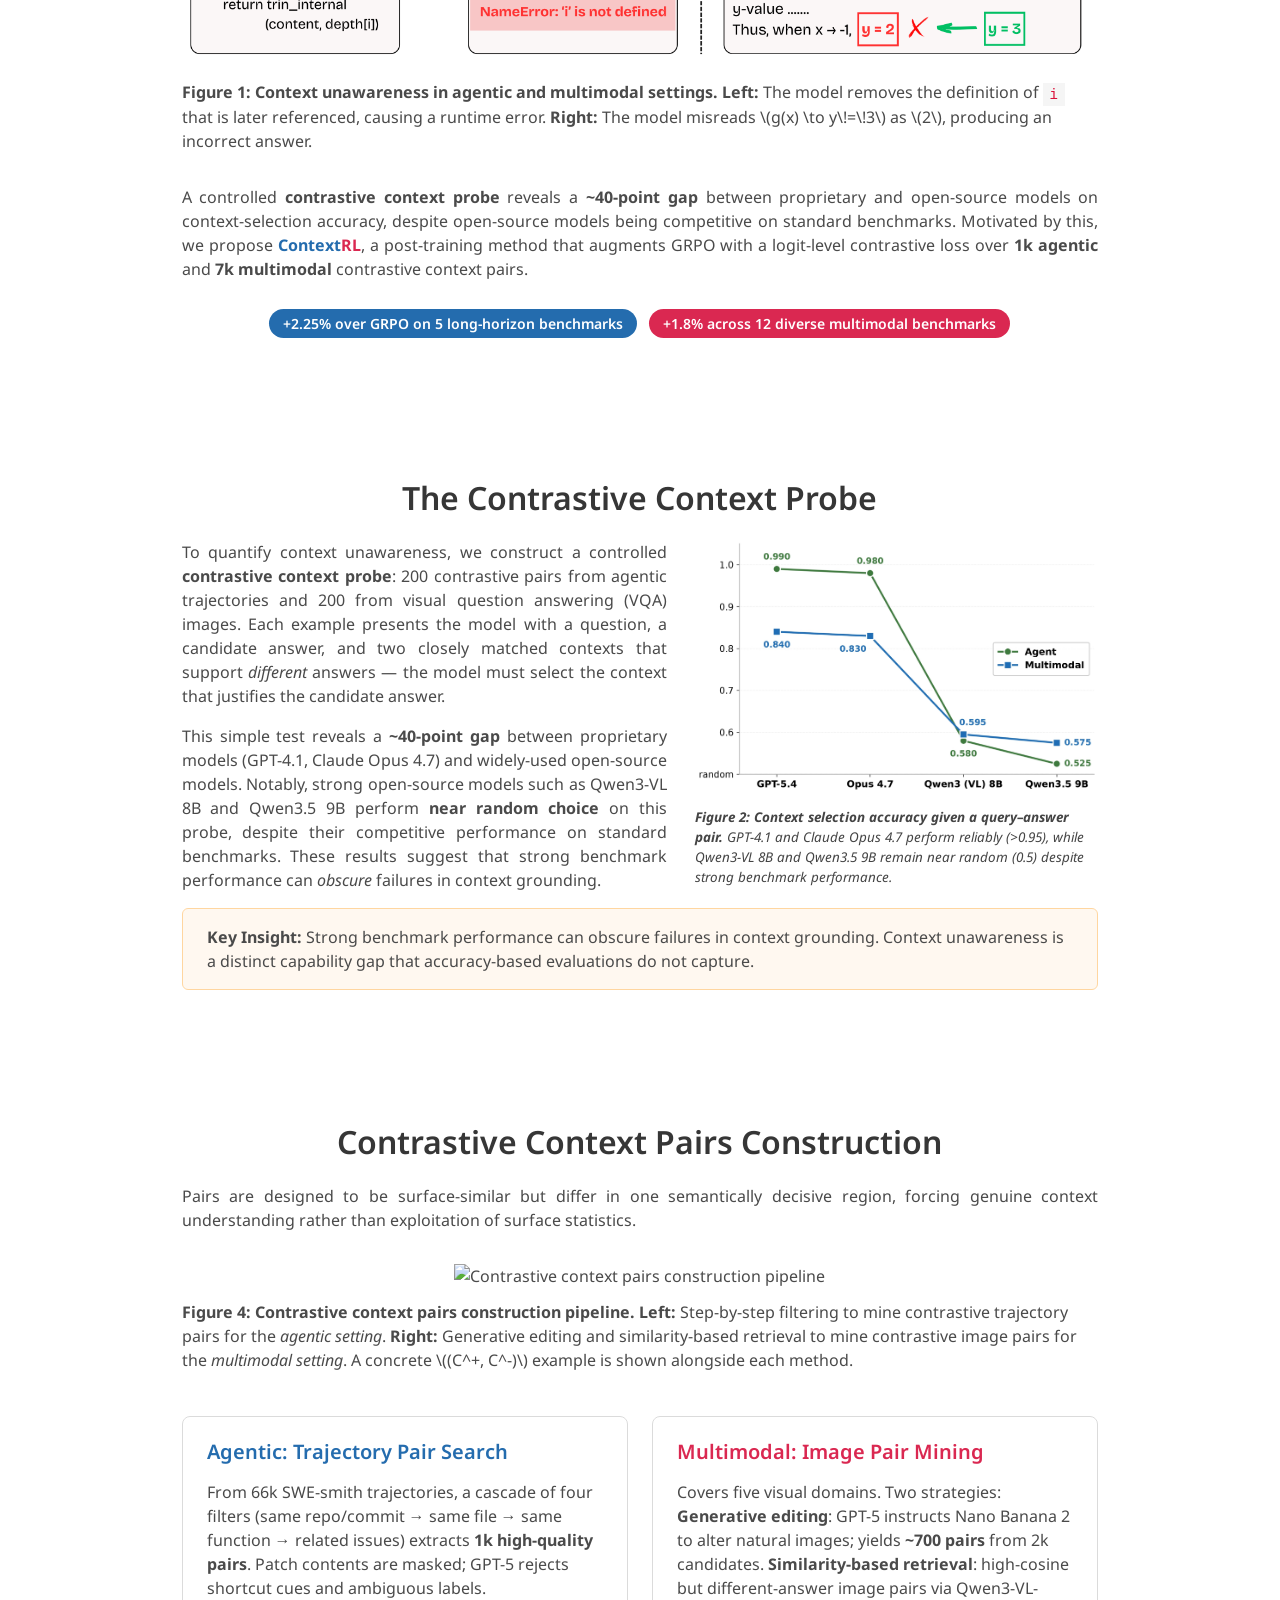
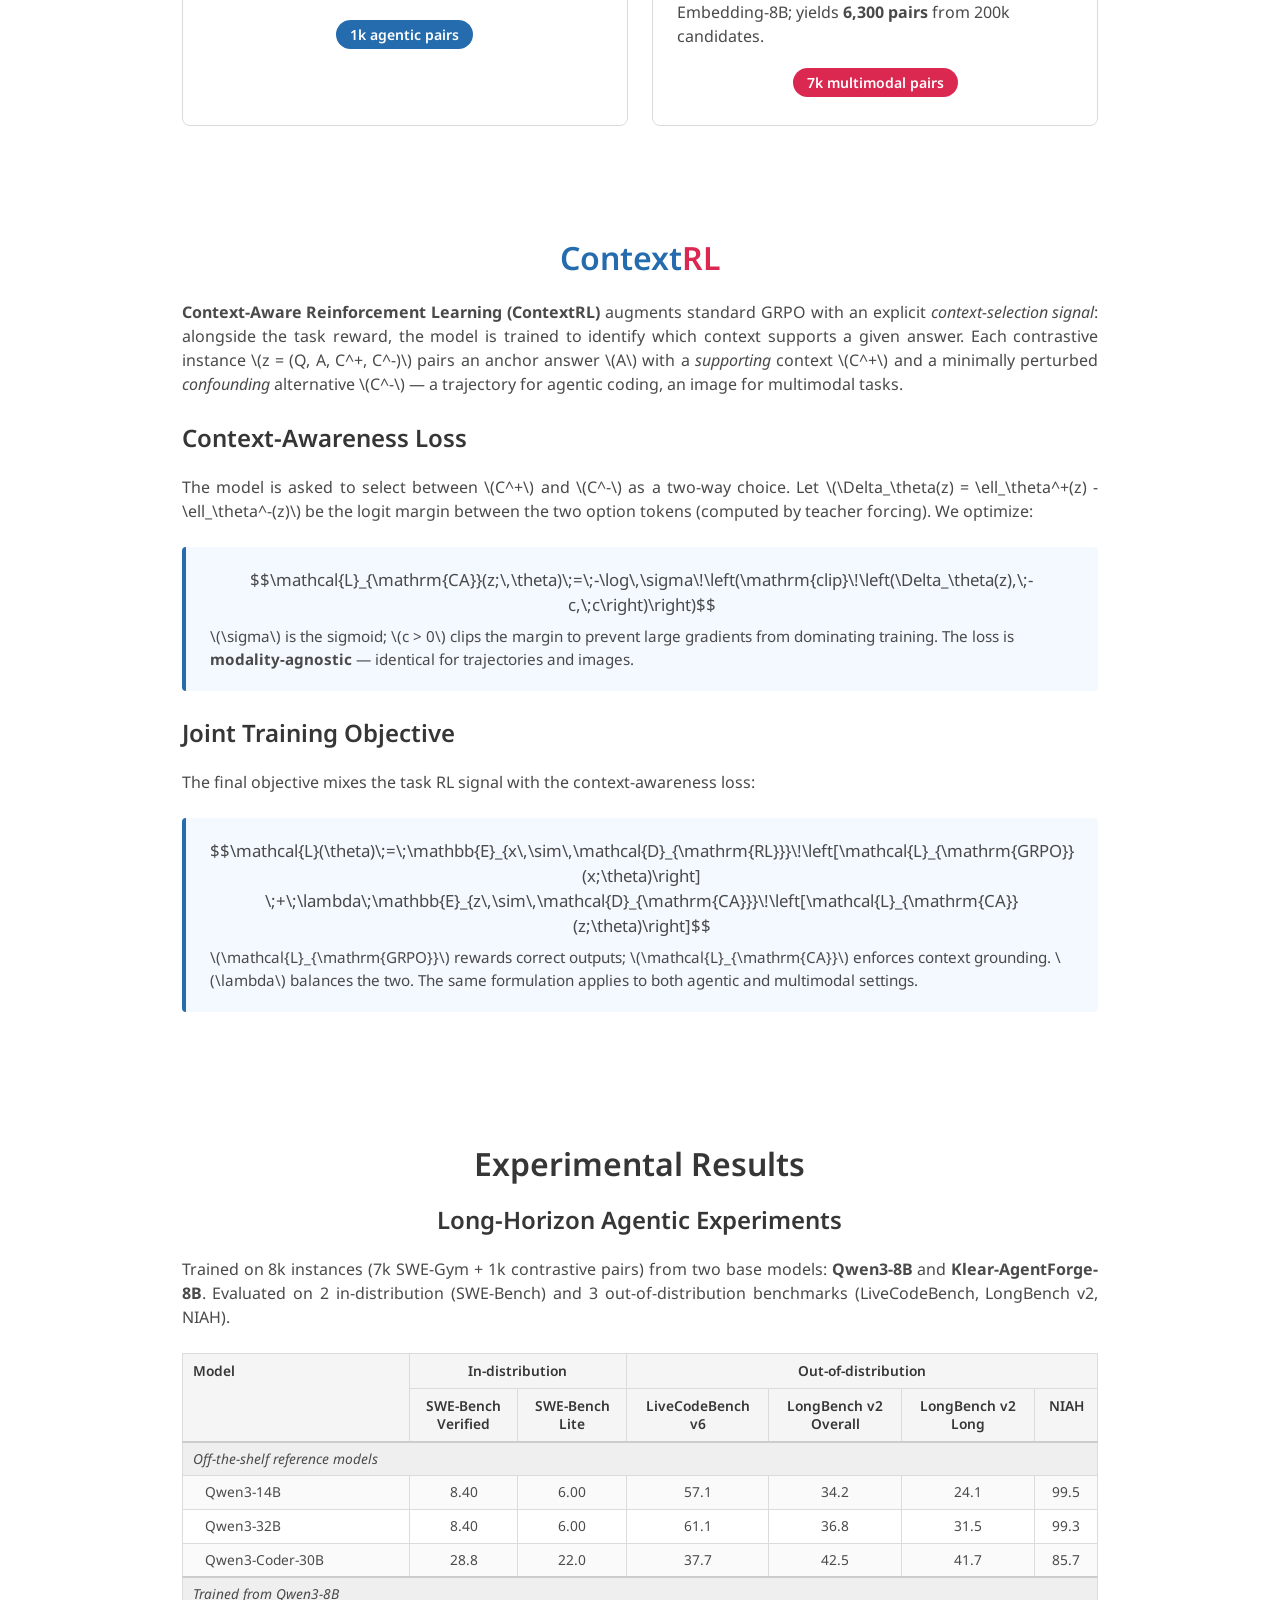
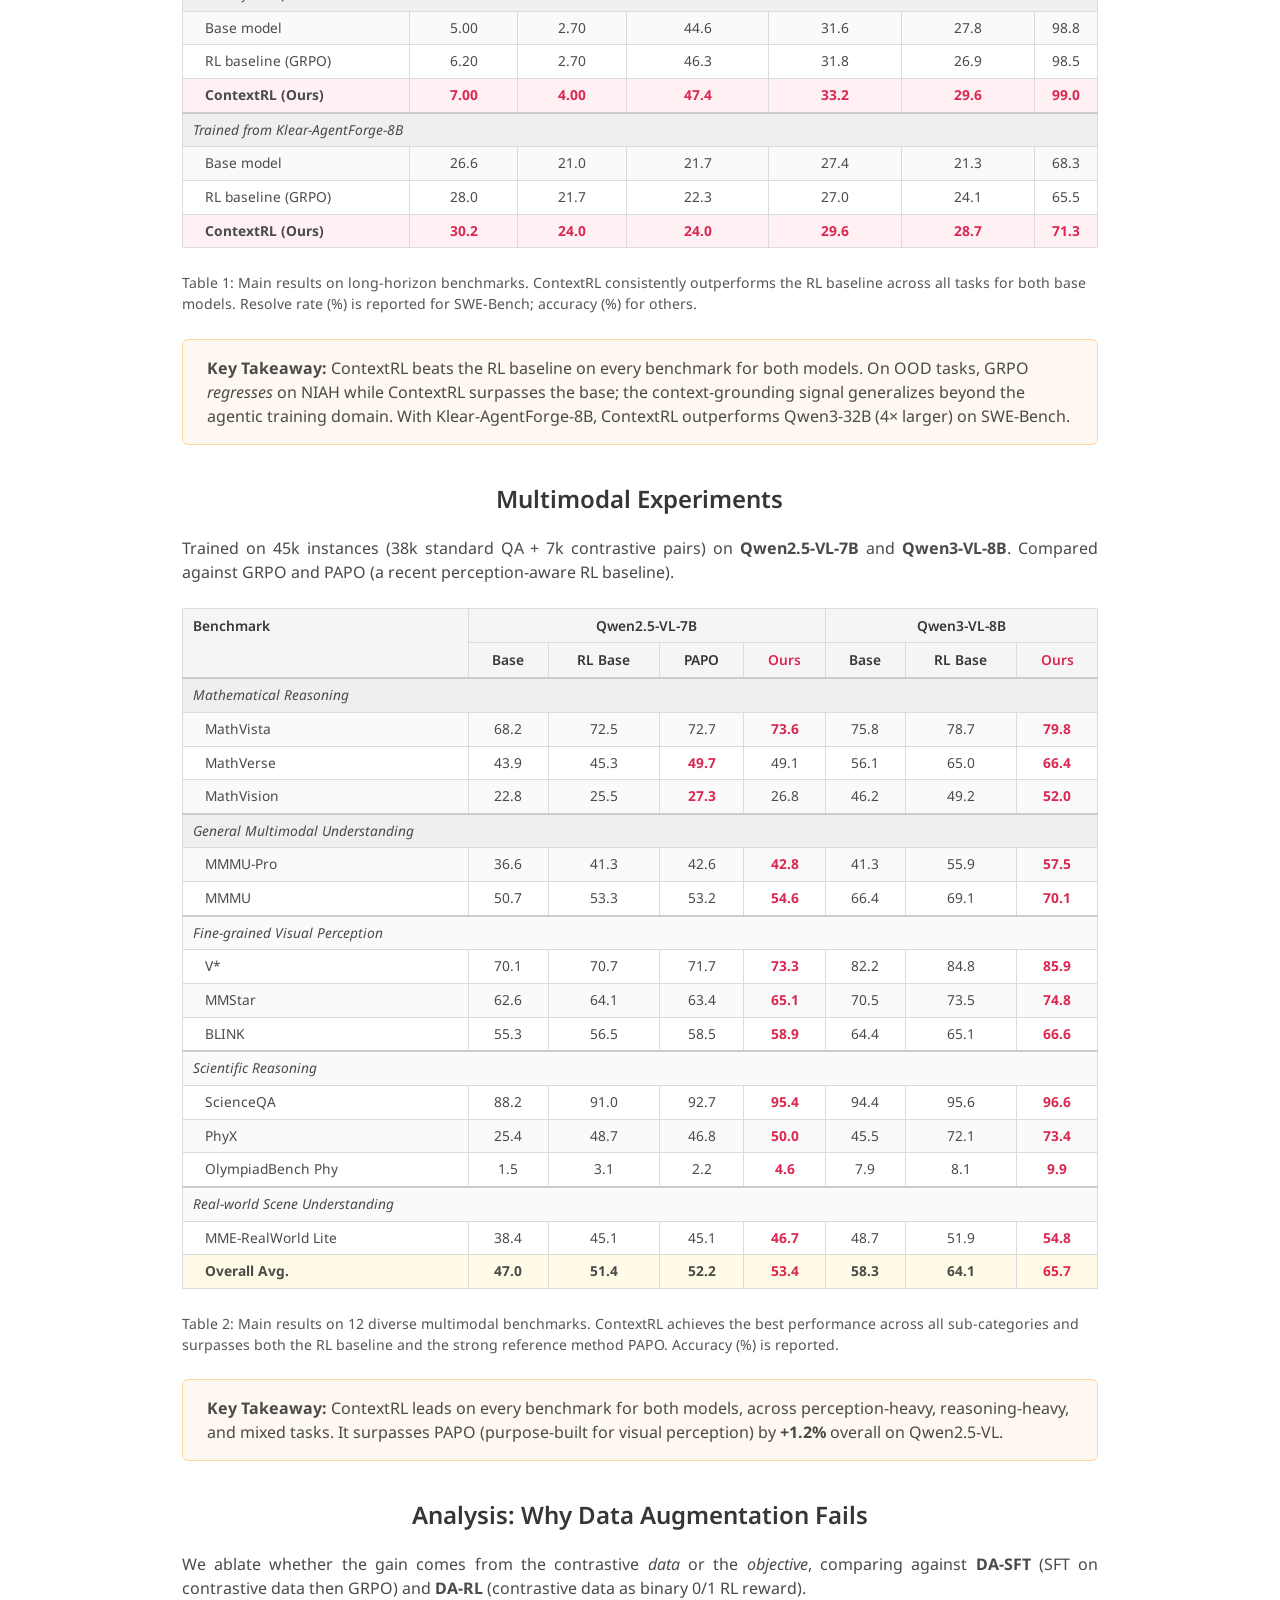
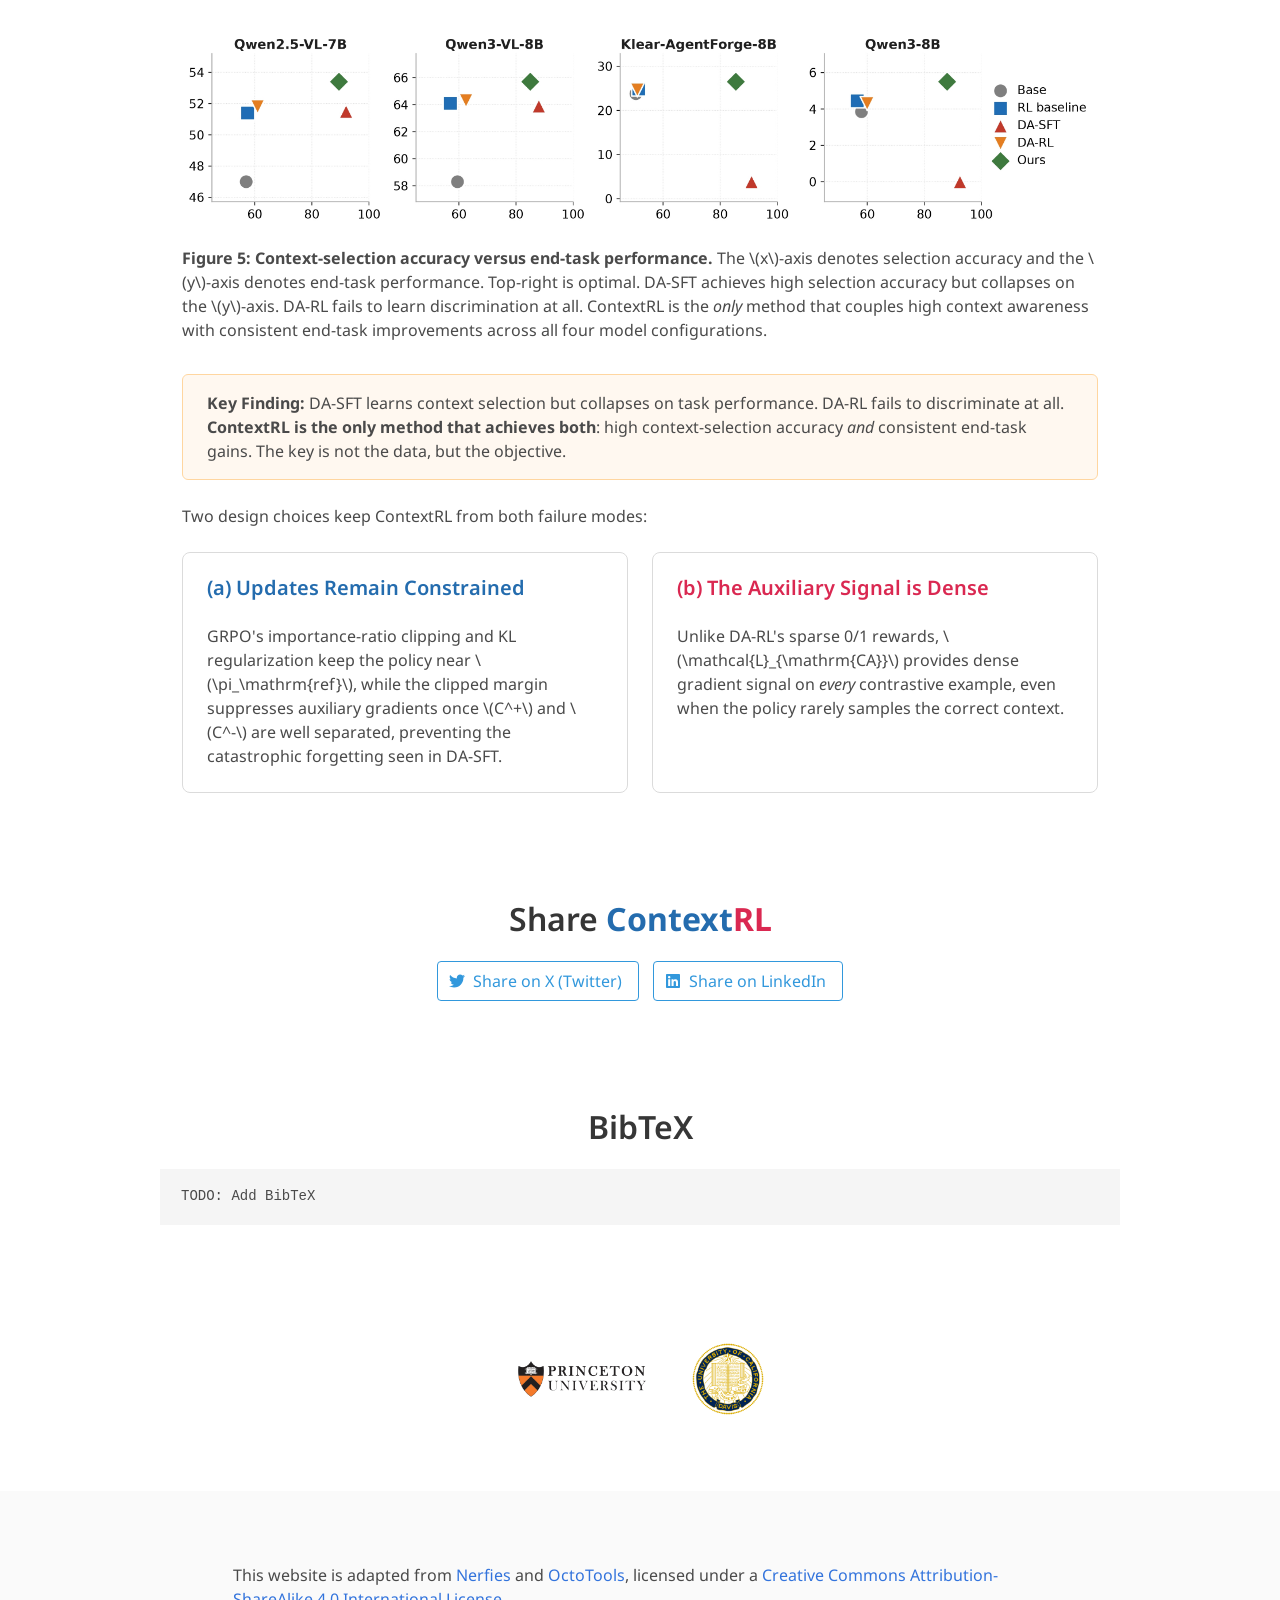
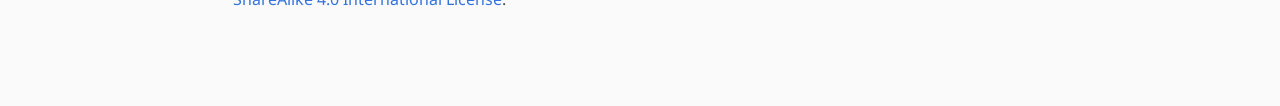
==== commit 52547119: "update" ====
--- a/index.html
+++ b/index.html
@@ -561,7 +561,7 @@
                 <tr class="group-header"><td colspan="7"><em>Trained from Klear-AgentForge-8B</em></td></tr>
                 <tr><td>Base model</td><td>26.6</td><td>21.0</td><td>21.7</td><td>27.4</td><td>21.3</td><td>68.3</td></tr>
                 <tr><td>RL baseline (GRPO)</td><td>28.0</td><td>21.7</td><td>22.3</td><td>27.0</td><td>24.1</td><td>65.5</td></tr>
-                <tr class="our-row"><td><b>ContextRL (Ours)</b></td><td class="best">30.0</td><td class="best">23.0</td><td class="best">24.0</td><td class="best">29.6</td><td class="best">28.7</td><td class="best">71.3</td></tr>
+                <tr class="our-row"><td><b>ContextRL (Ours)</b></td><td class="best">30.2</td><td class="best">24.0</td><td class="best">24.0</td><td class="best">29.6</td><td class="best">28.7</td><td class="best">71.3</td></tr>
               </tbody>
             </table>
           </div>
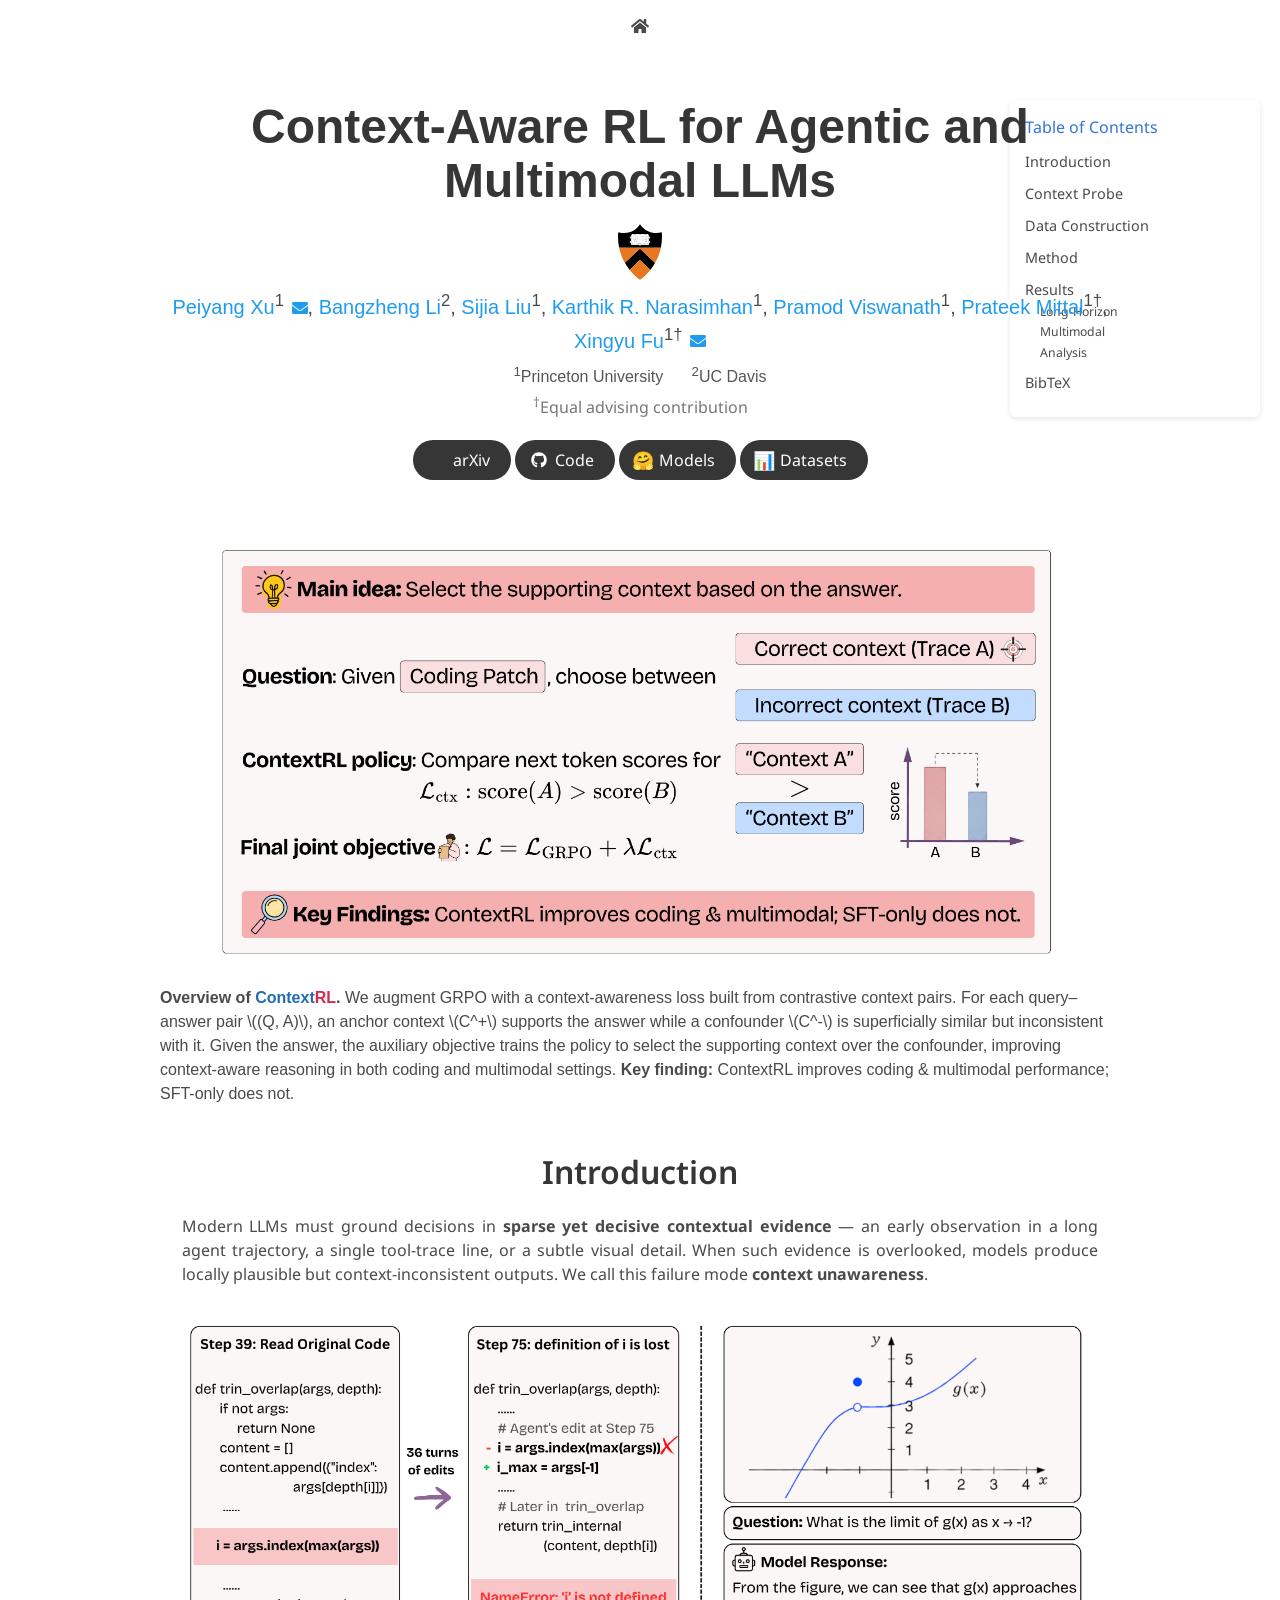
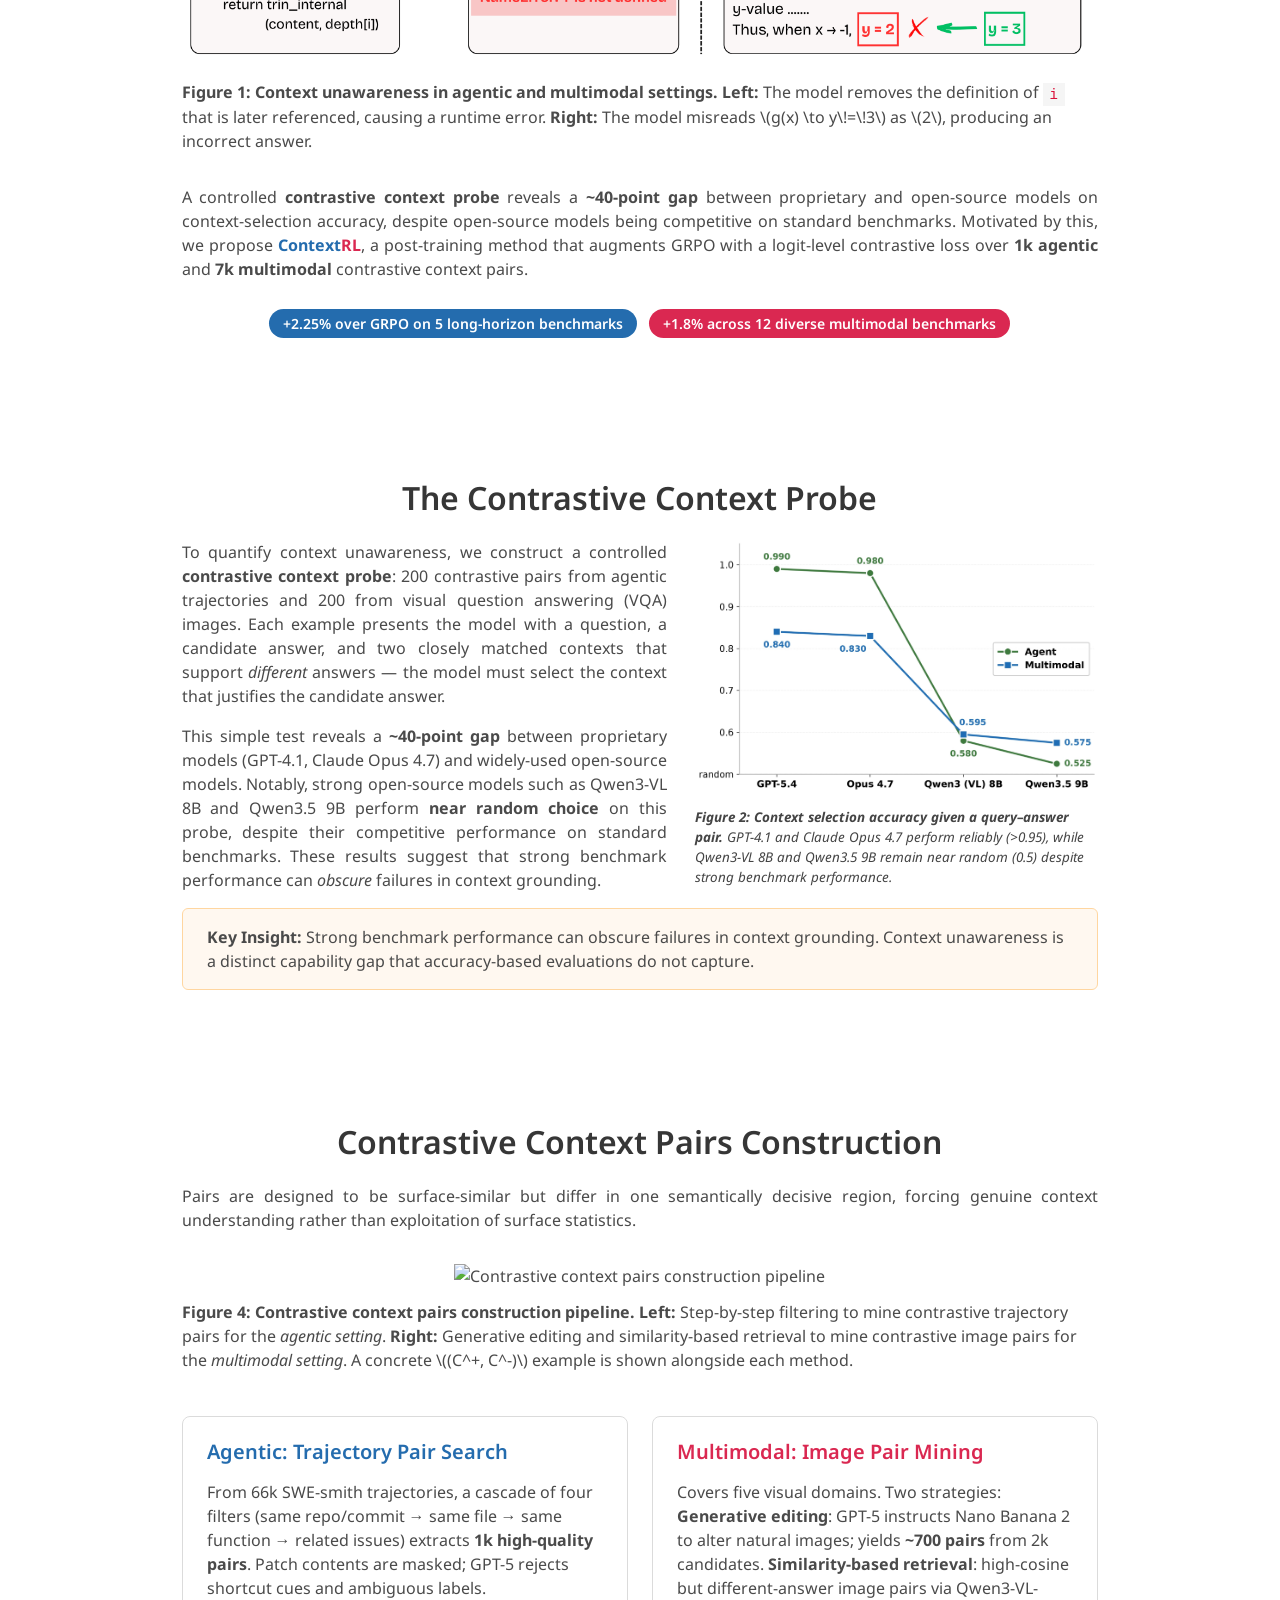
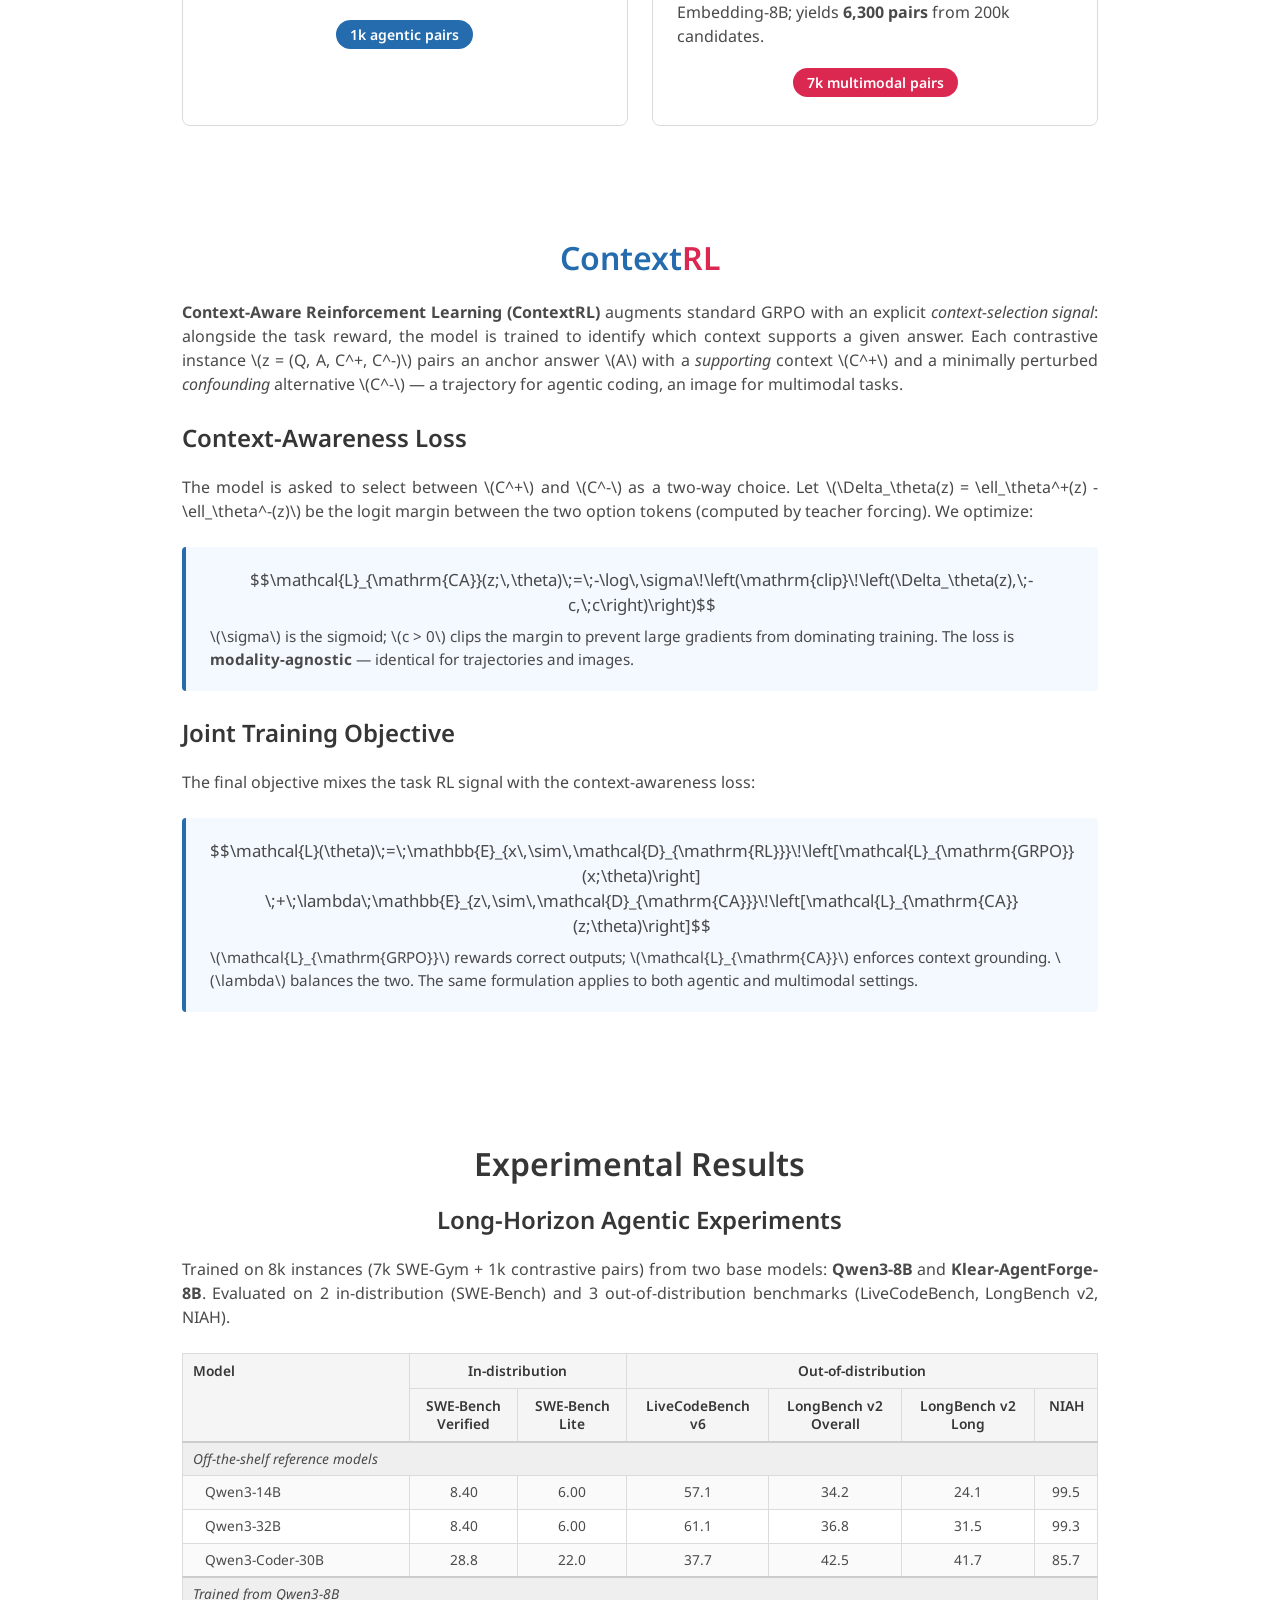
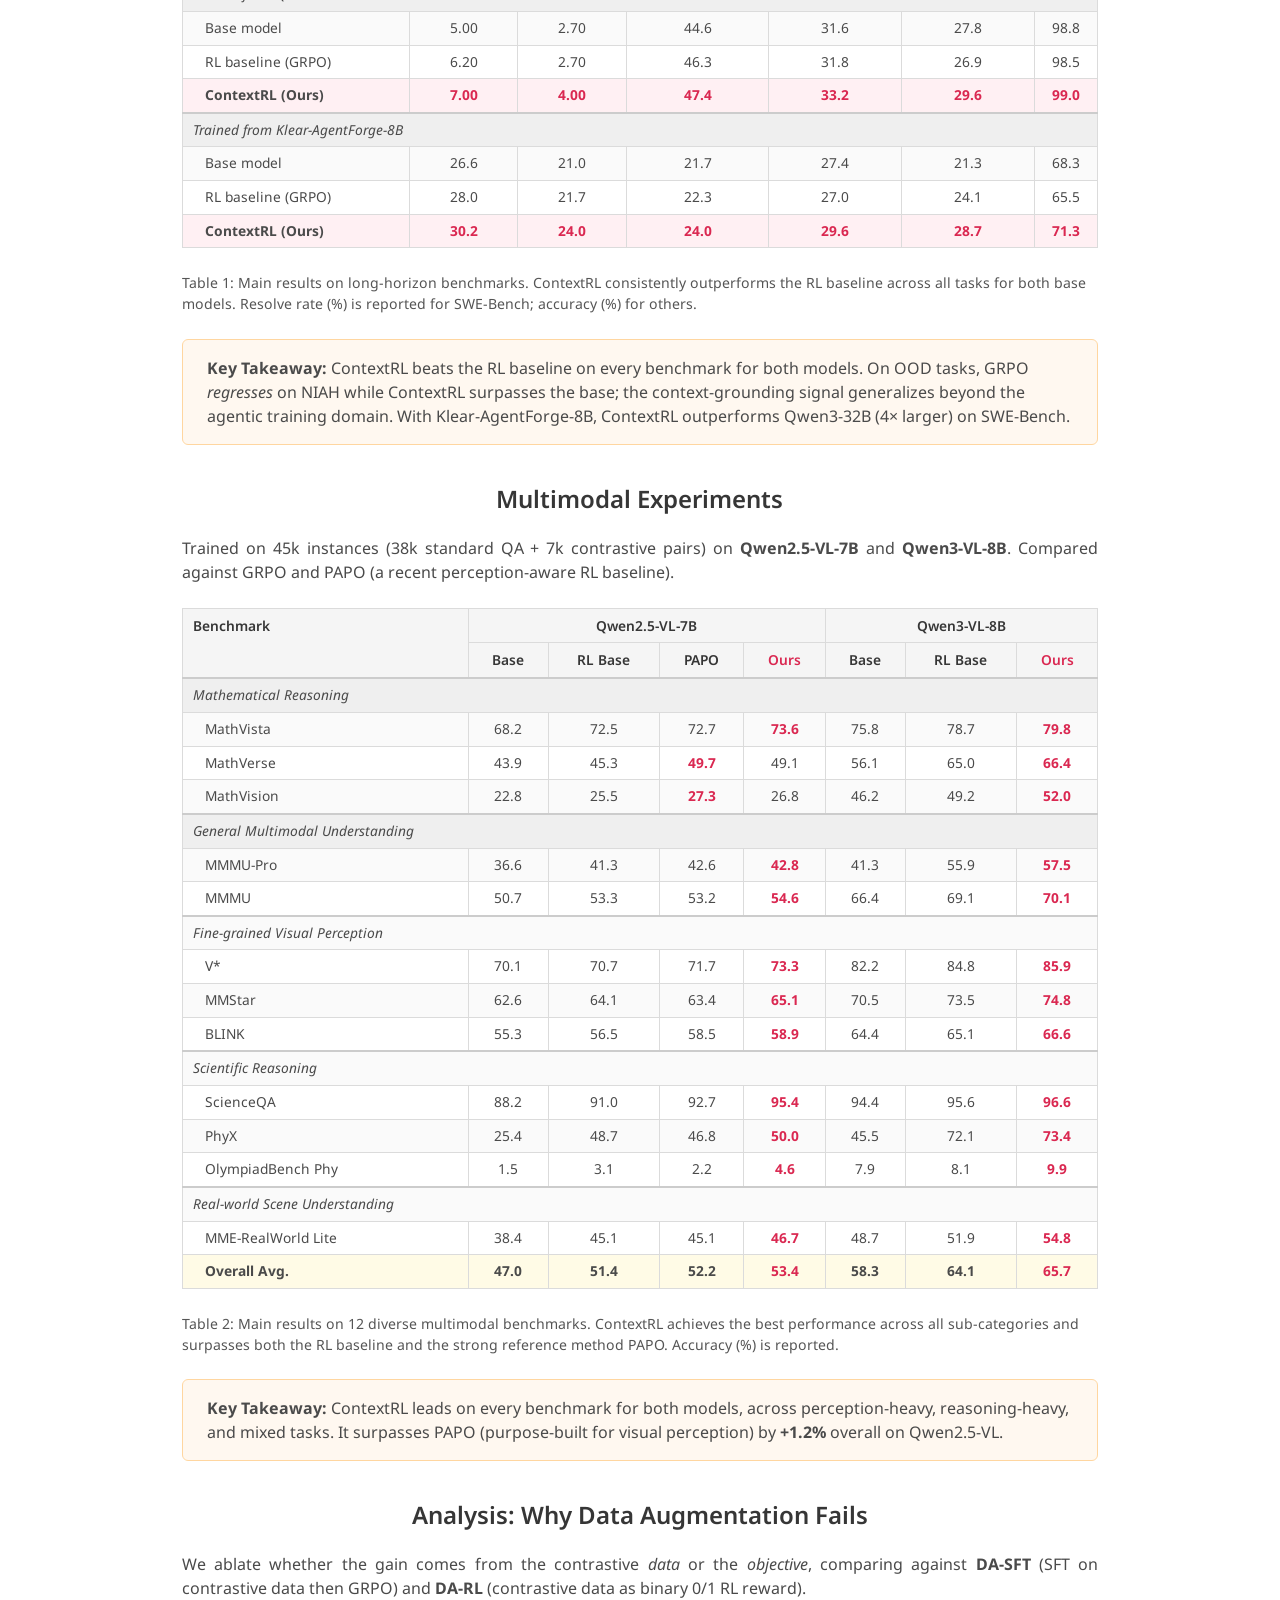
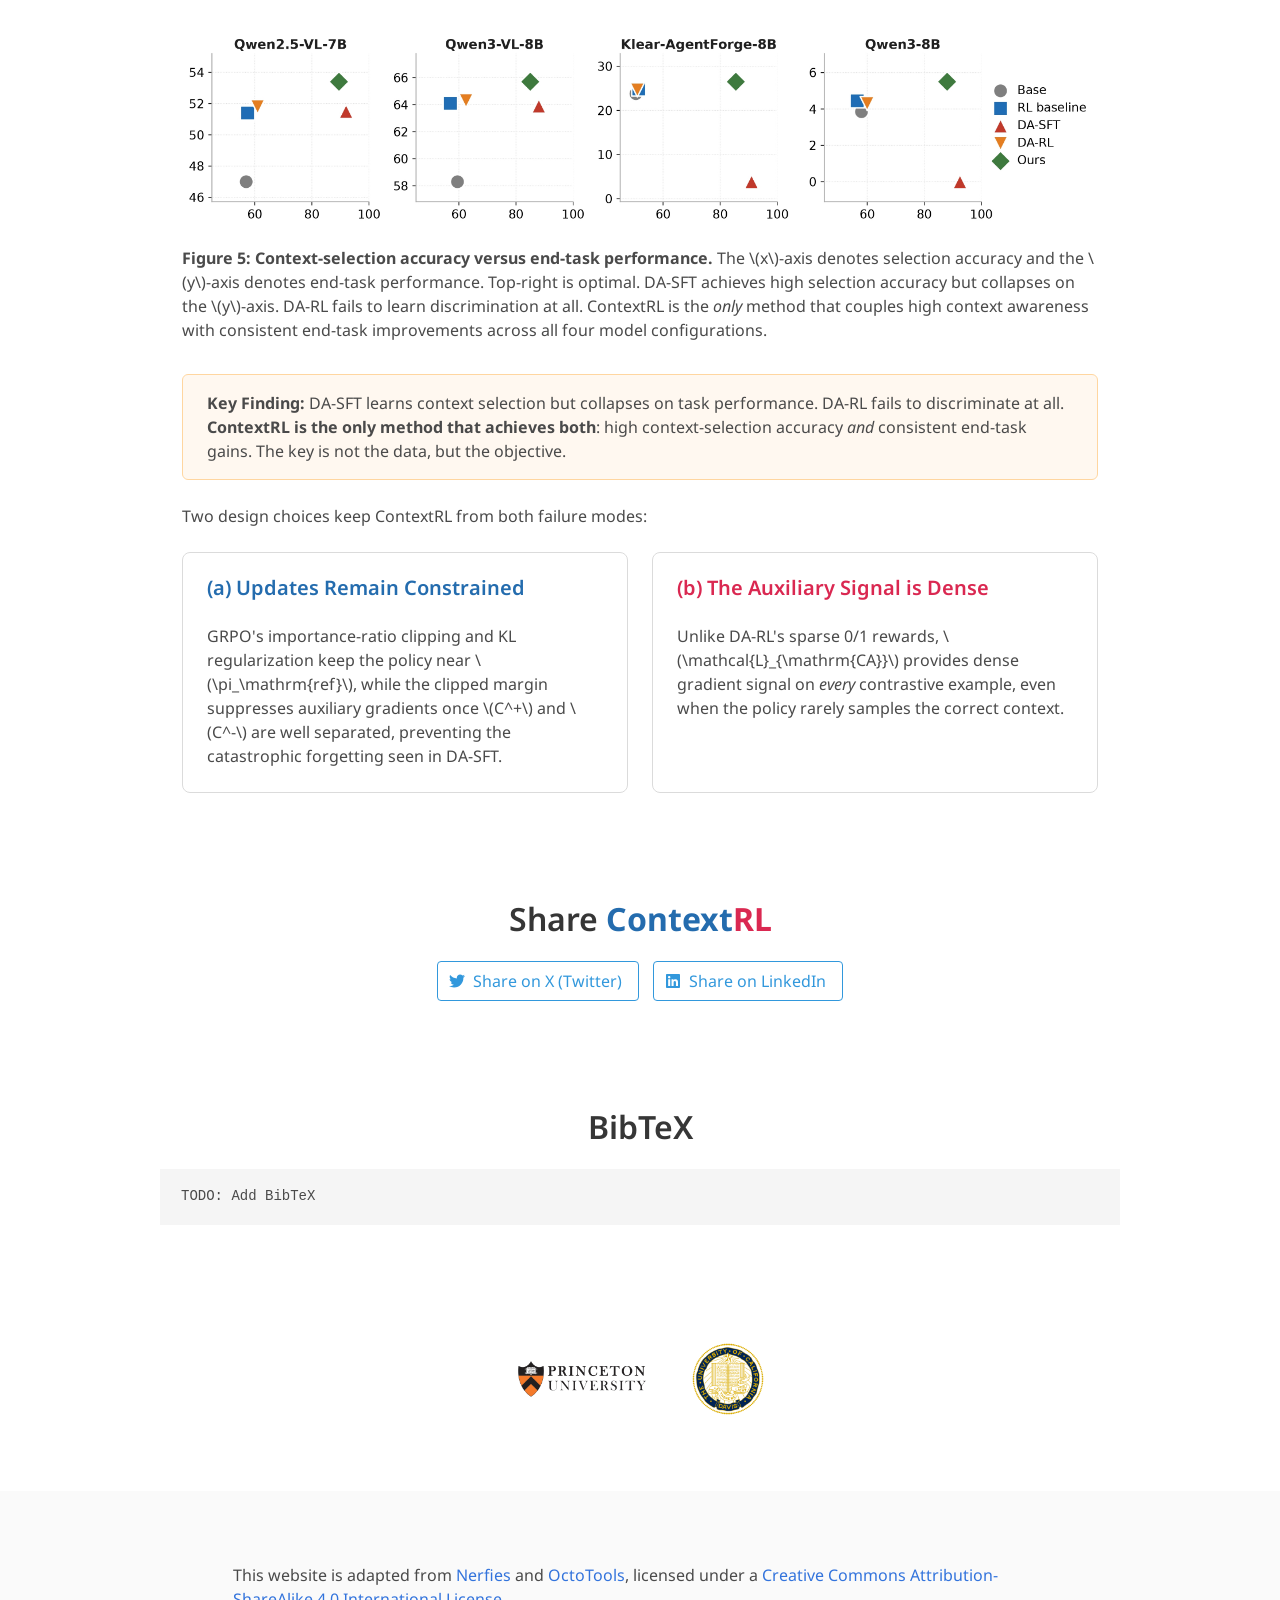
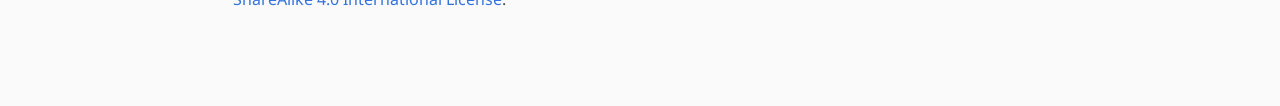
==== commit d747fe0c: "update arxiv" ====
--- a/index.html
+++ b/index.html
@@ -242,7 +242,7 @@
             <div class="column has-text-centered" style="margin-top: 0.25rem;">
               <div class="publication-links">
                 <span class="link-block">
-                  <a href="#" class="external-link button is-normal is-rounded is-dark" target="_blank">
+                  <a href="https://arxiv.org/abs/2606.17053" class="external-link button is-normal is-rounded is-dark" target="_blank">
                     <span class="icon"><i class="ai ai-arxiv"></i></span>
                     <span>arXiv</span>
                   </a>
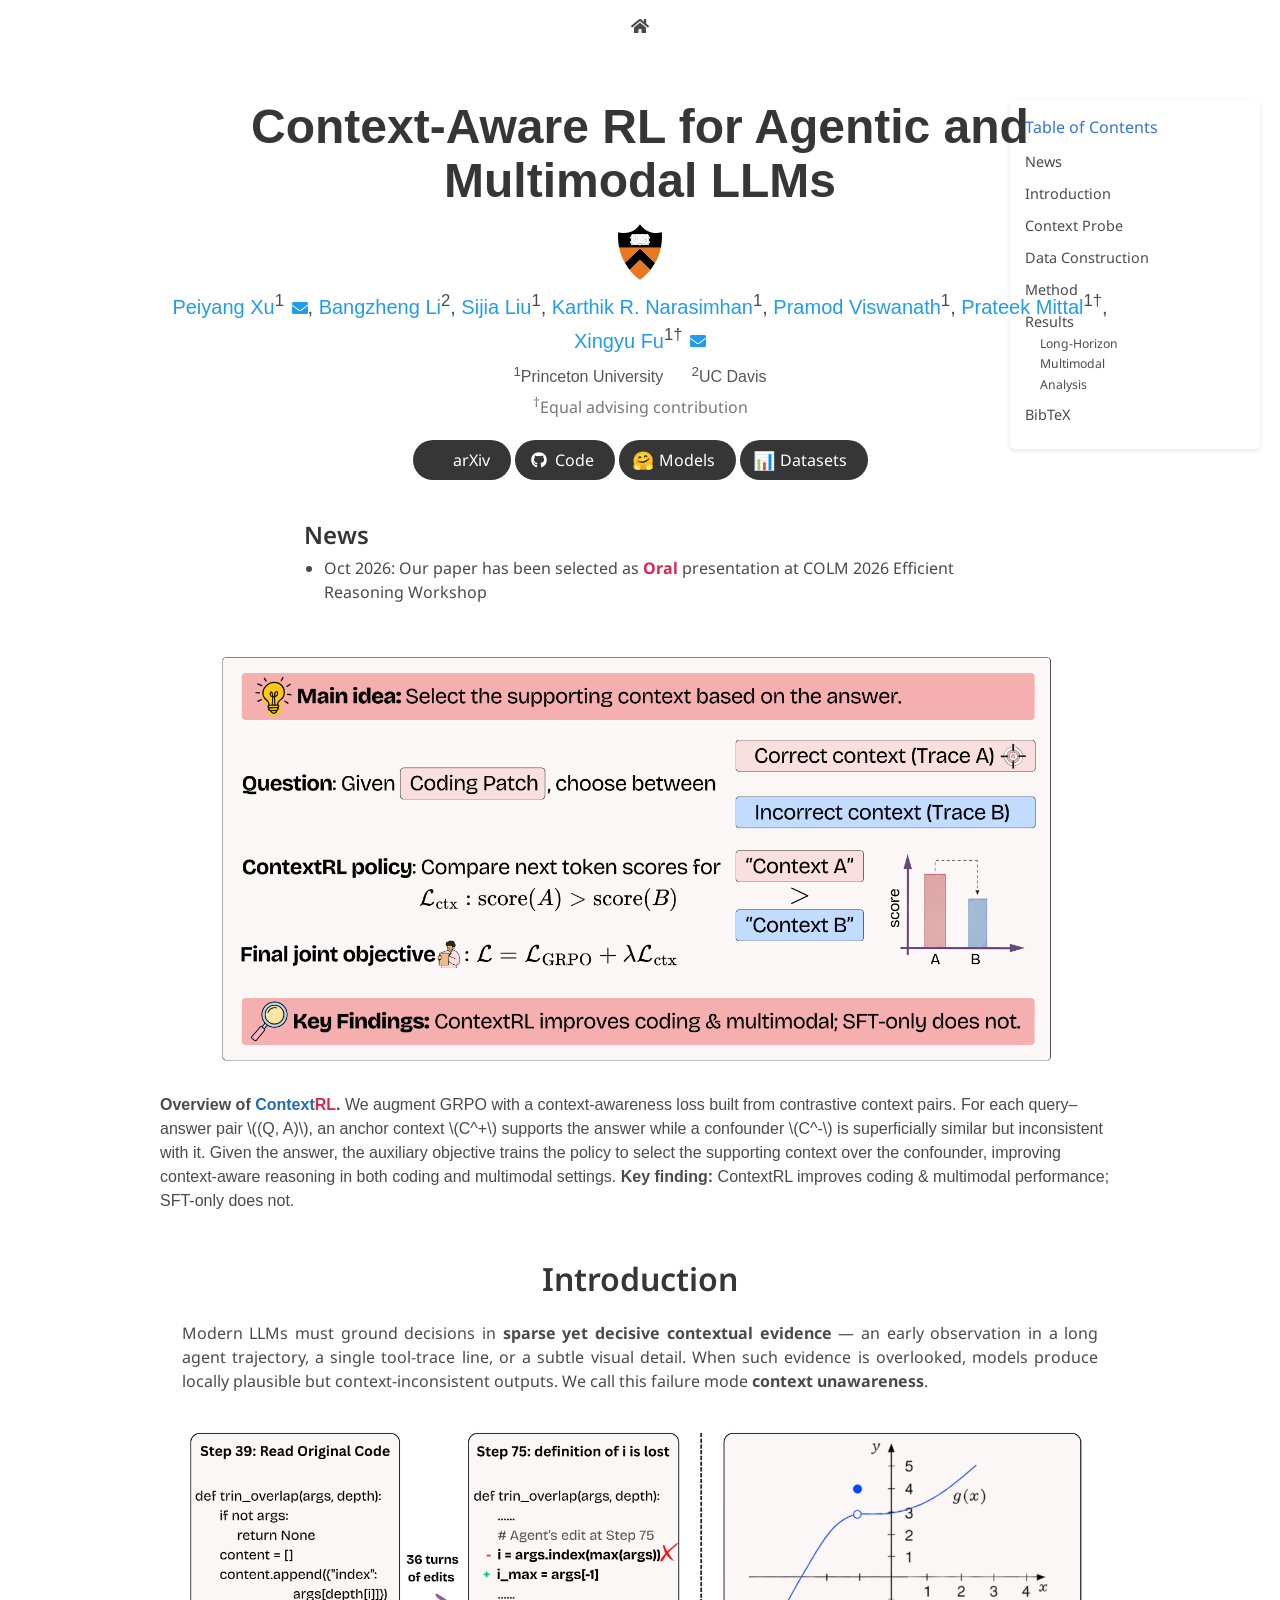
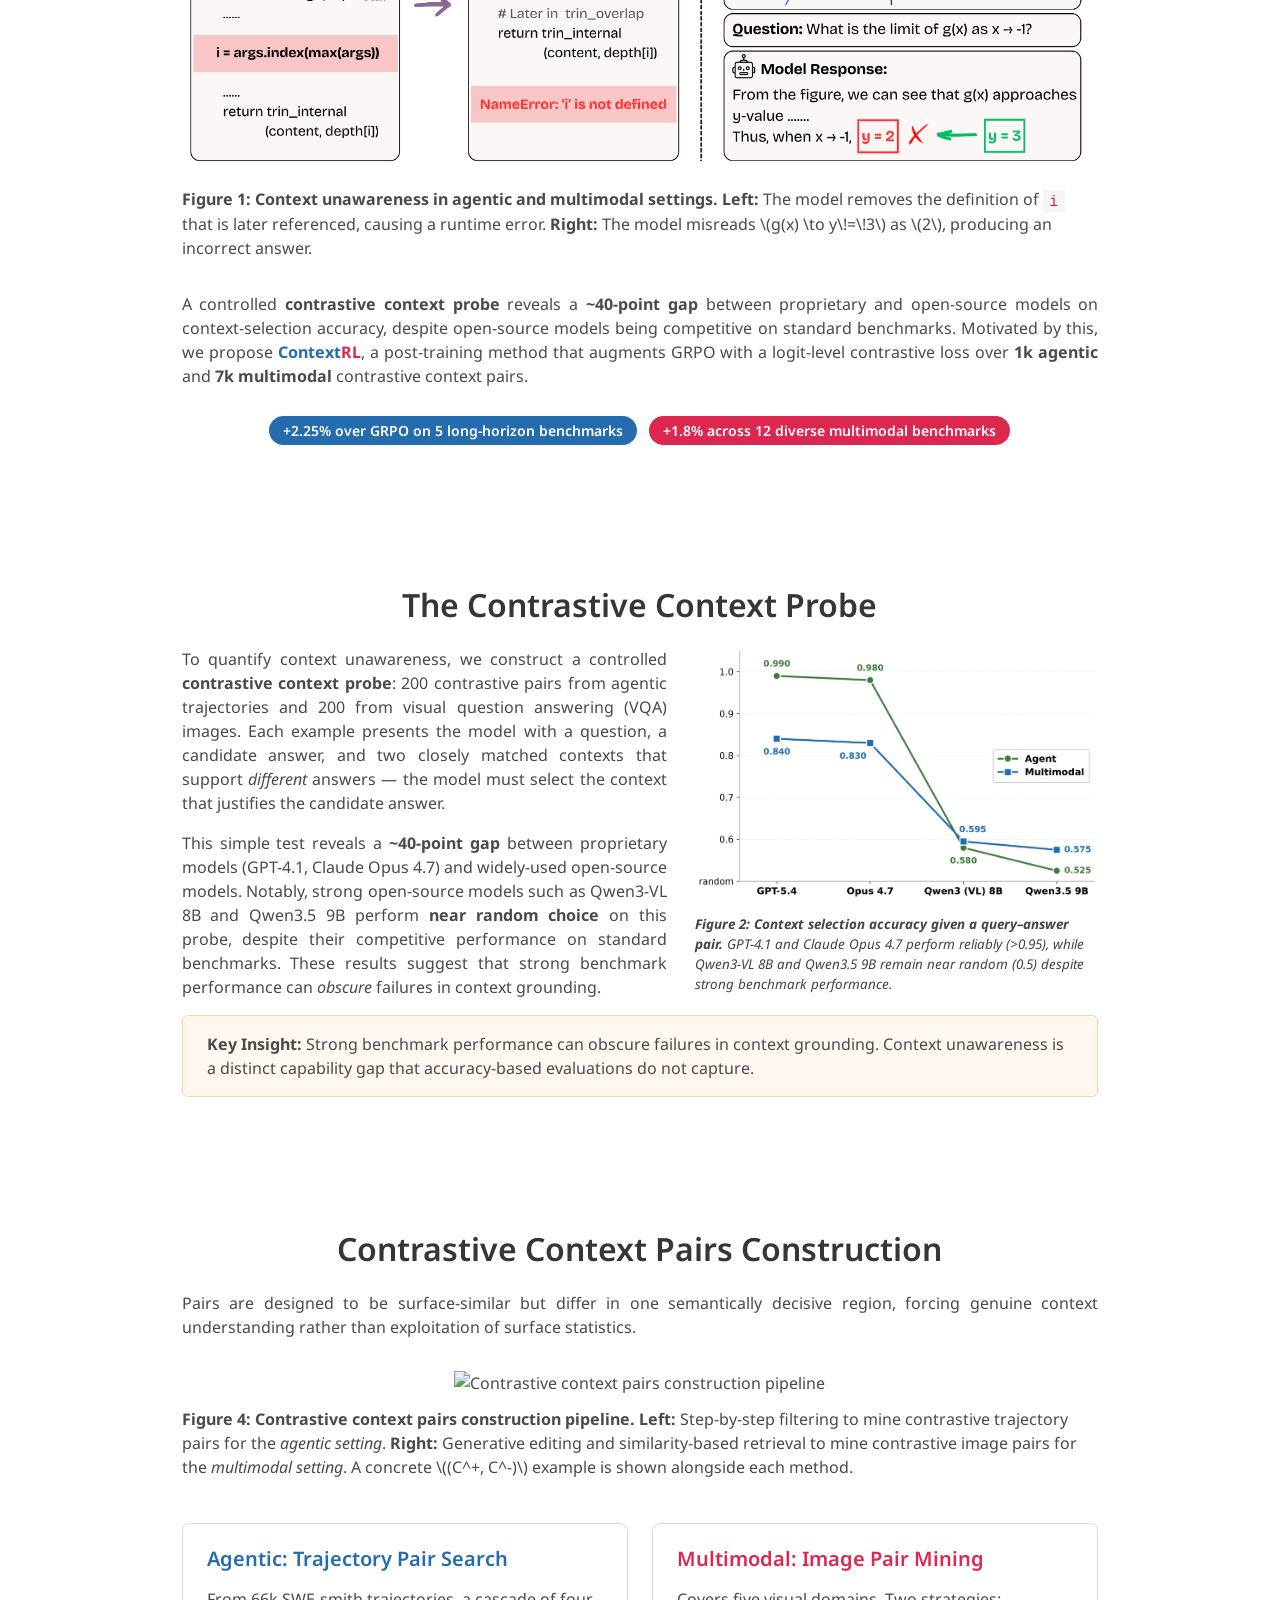
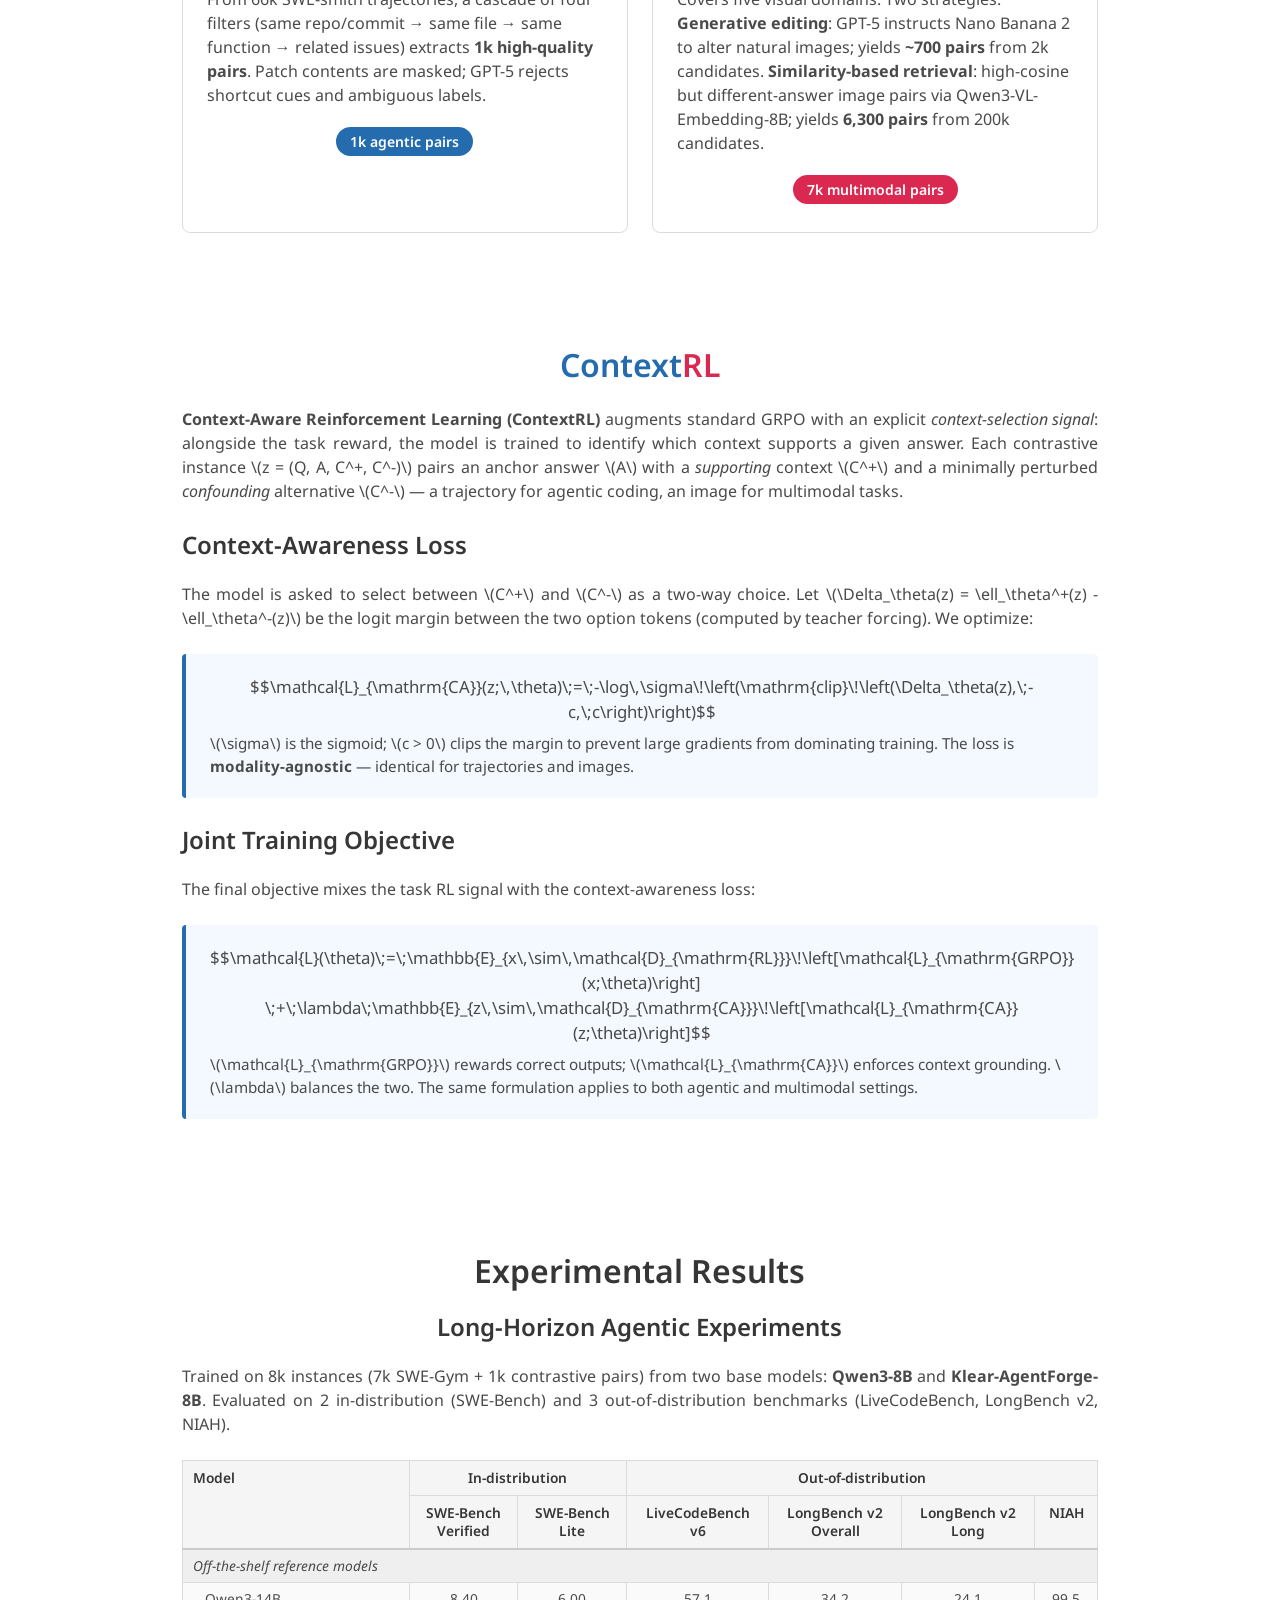
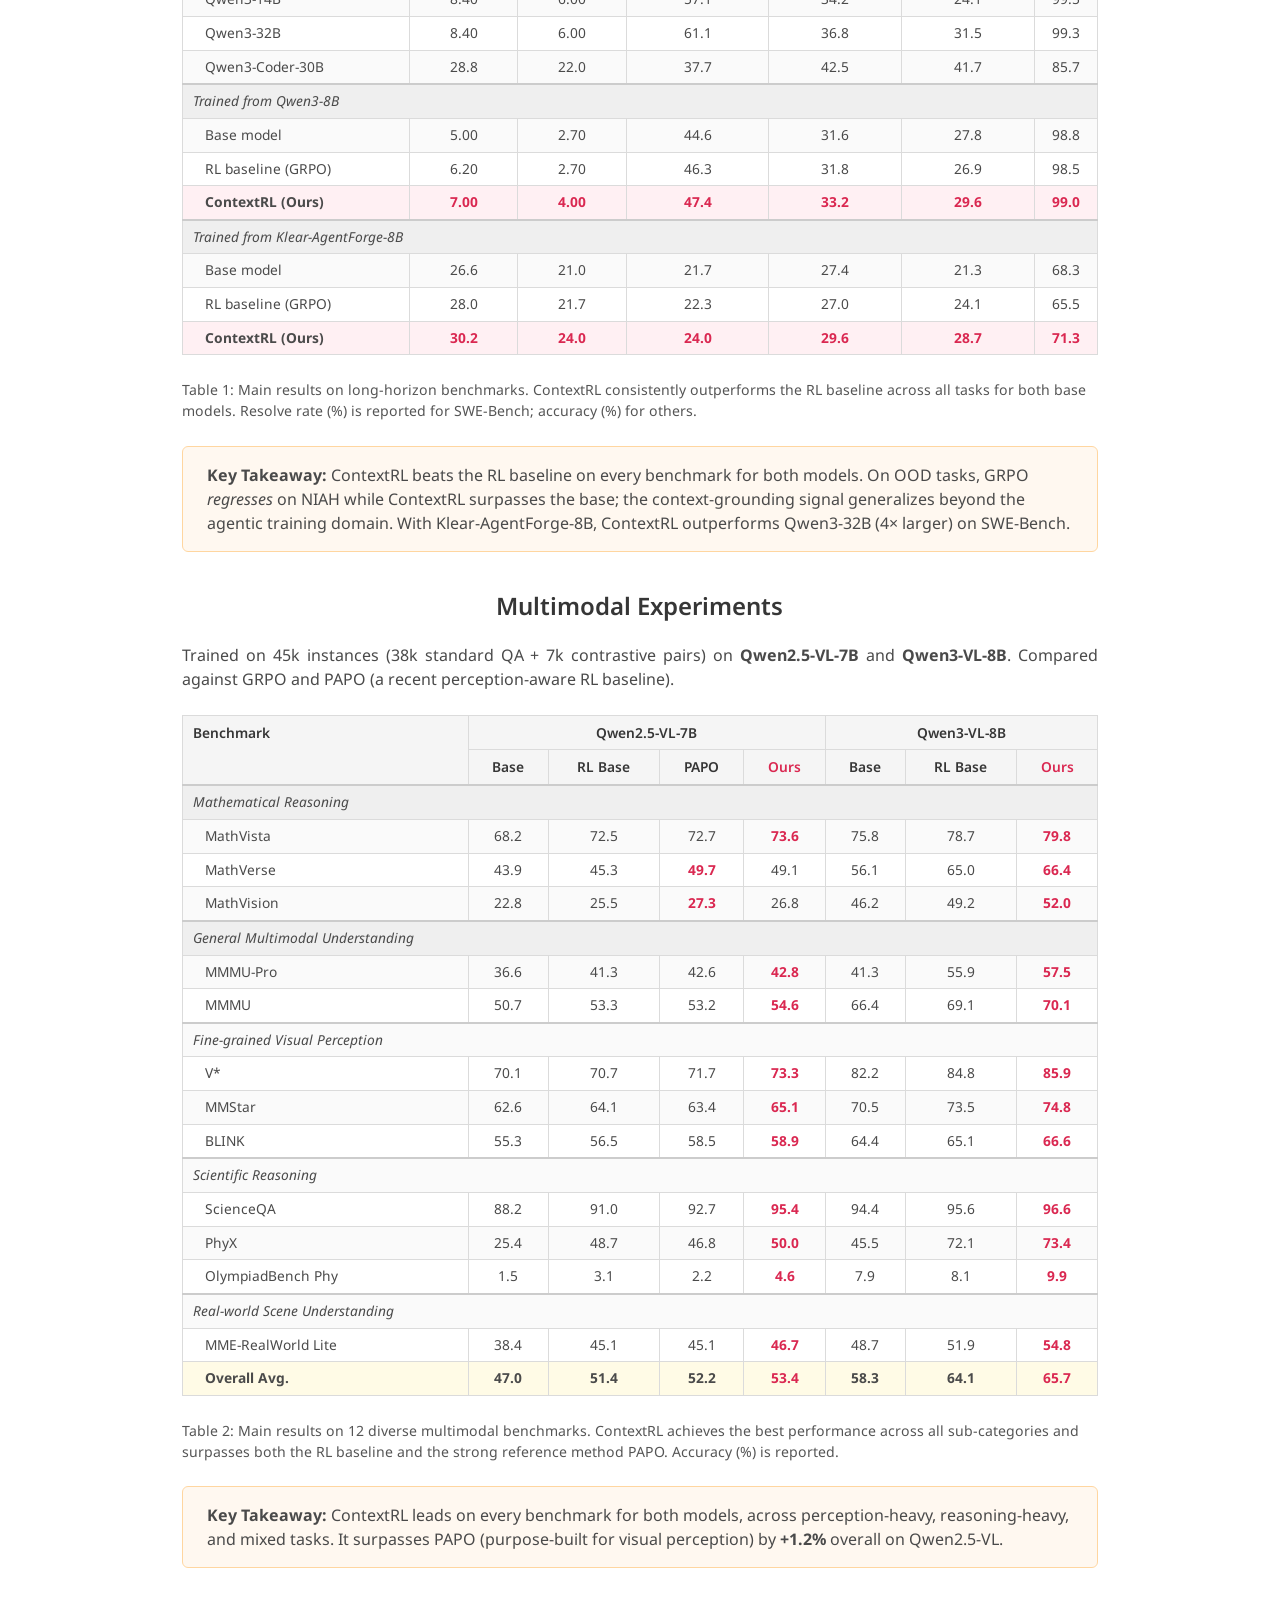
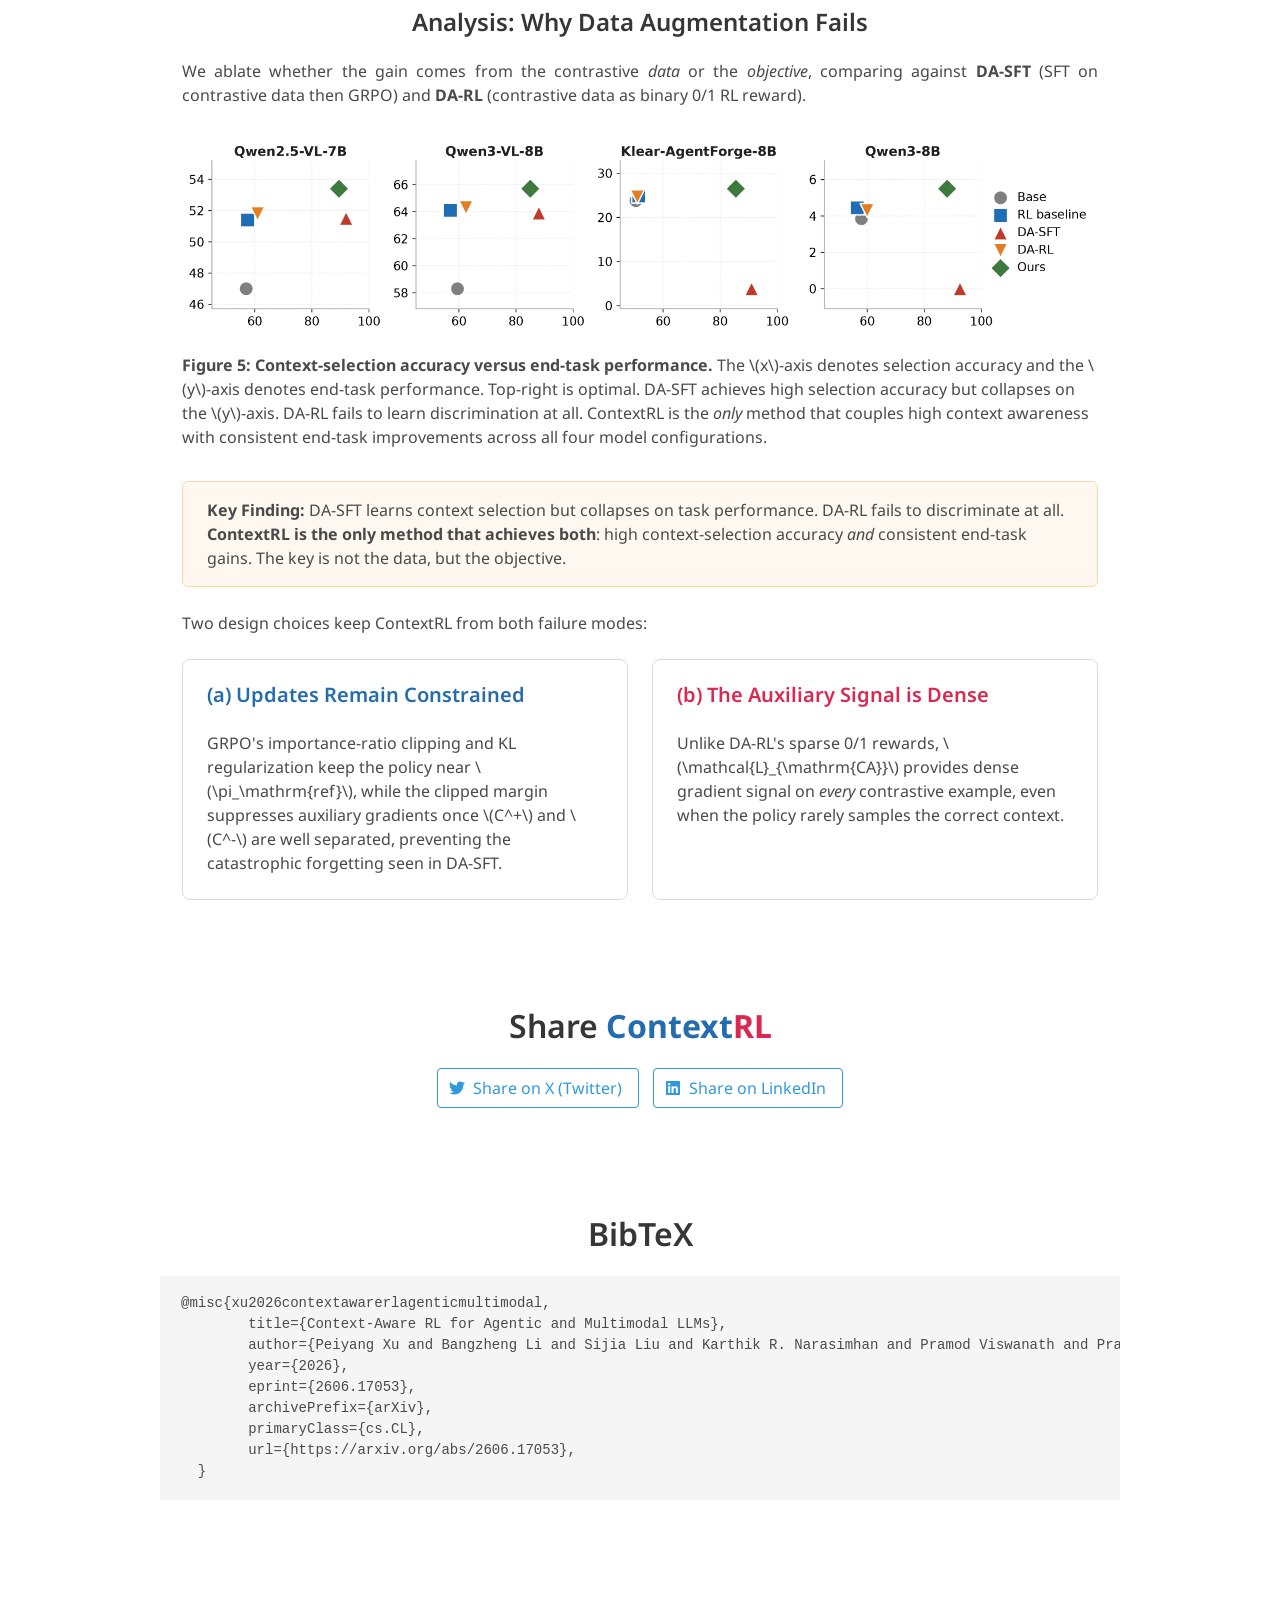
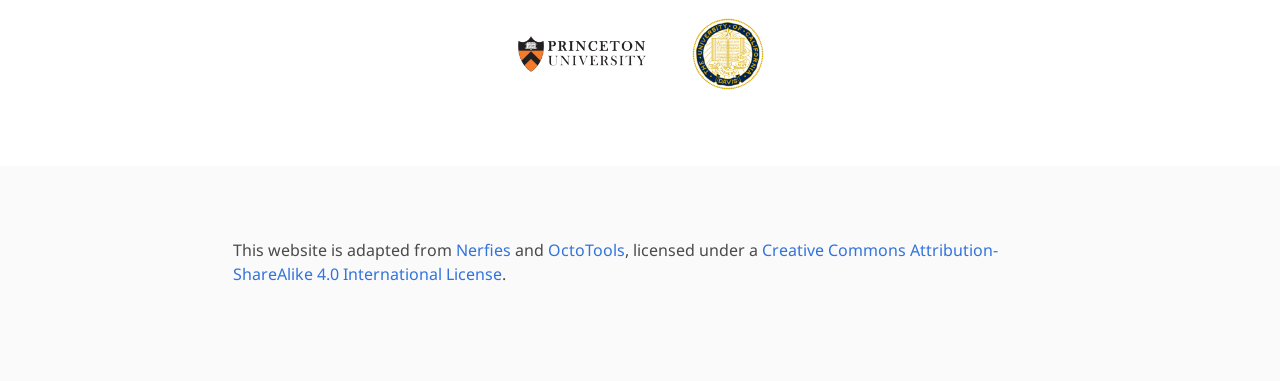
==== commit 0a14ae0f: "add news" ====
--- a/index.html
+++ b/index.html
@@ -169,6 +169,7 @@
   <div class="toc-wrapper">
     <h4 style="margin-bottom: 10px;"><a href="#">Table of Contents</a></h4>
     <ul class="toc-list">
+      <li><a href="#news">News</a></li>
       <li><a href="#introduction">Introduction</a></li>
       <li><a href="#probe">Context Probe</a></li>
       <li><a href="#data-construction">Data Construction</a></li>
@@ -268,6 +269,18 @@
               </div>
             </div>
 
+            <!-- News -->
+            <div id="news" style="margin-top: 1.5rem; text-align: left; max-width: 42rem; margin-left: auto; margin-right: auto;">
+              <h2 class="title is-4" style="margin-bottom: 0.5rem;">News</h2>
+              <ul style="list-style: disc; padding-left: 1.25rem; margin: 0;">
+                <li>
+                  Oct 2026: Our paper has been selected as
+                  <b style="color: var(--color-rl-red);">Oral</b>
+                  presentation at COLM 2026 Efficient Reasoning Workshop
+                </li>
+              </ul>
+            </div>
+
           </div>
         </div>
       </div>
@@ -722,7 +735,15 @@
   <section class="section" id="BibTeX">
     <div class="container is-max-desktop content">
       <h2 class="title is-3 has-text-centered">BibTeX</h2>
-      <pre><code>TODO: Add BibTeX</code></pre>
+      <pre><code>@misc{xu2026contextawarerlagenticmultimodal,
+        title={Context-Aware RL for Agentic and Multimodal LLMs}, 
+        author={Peiyang Xu and Bangzheng Li and Sijia Liu and Karthik R. Narasimhan and Pramod Viswanath and Prateek Mittal and Xingyu Fu},
+        year={2026},
+        eprint={2606.17053},
+        archivePrefix={arXiv},
+        primaryClass={cs.CL},
+        url={https://arxiv.org/abs/2606.17053}, 
+  }</code></pre>
     </div>
   </section>
 
